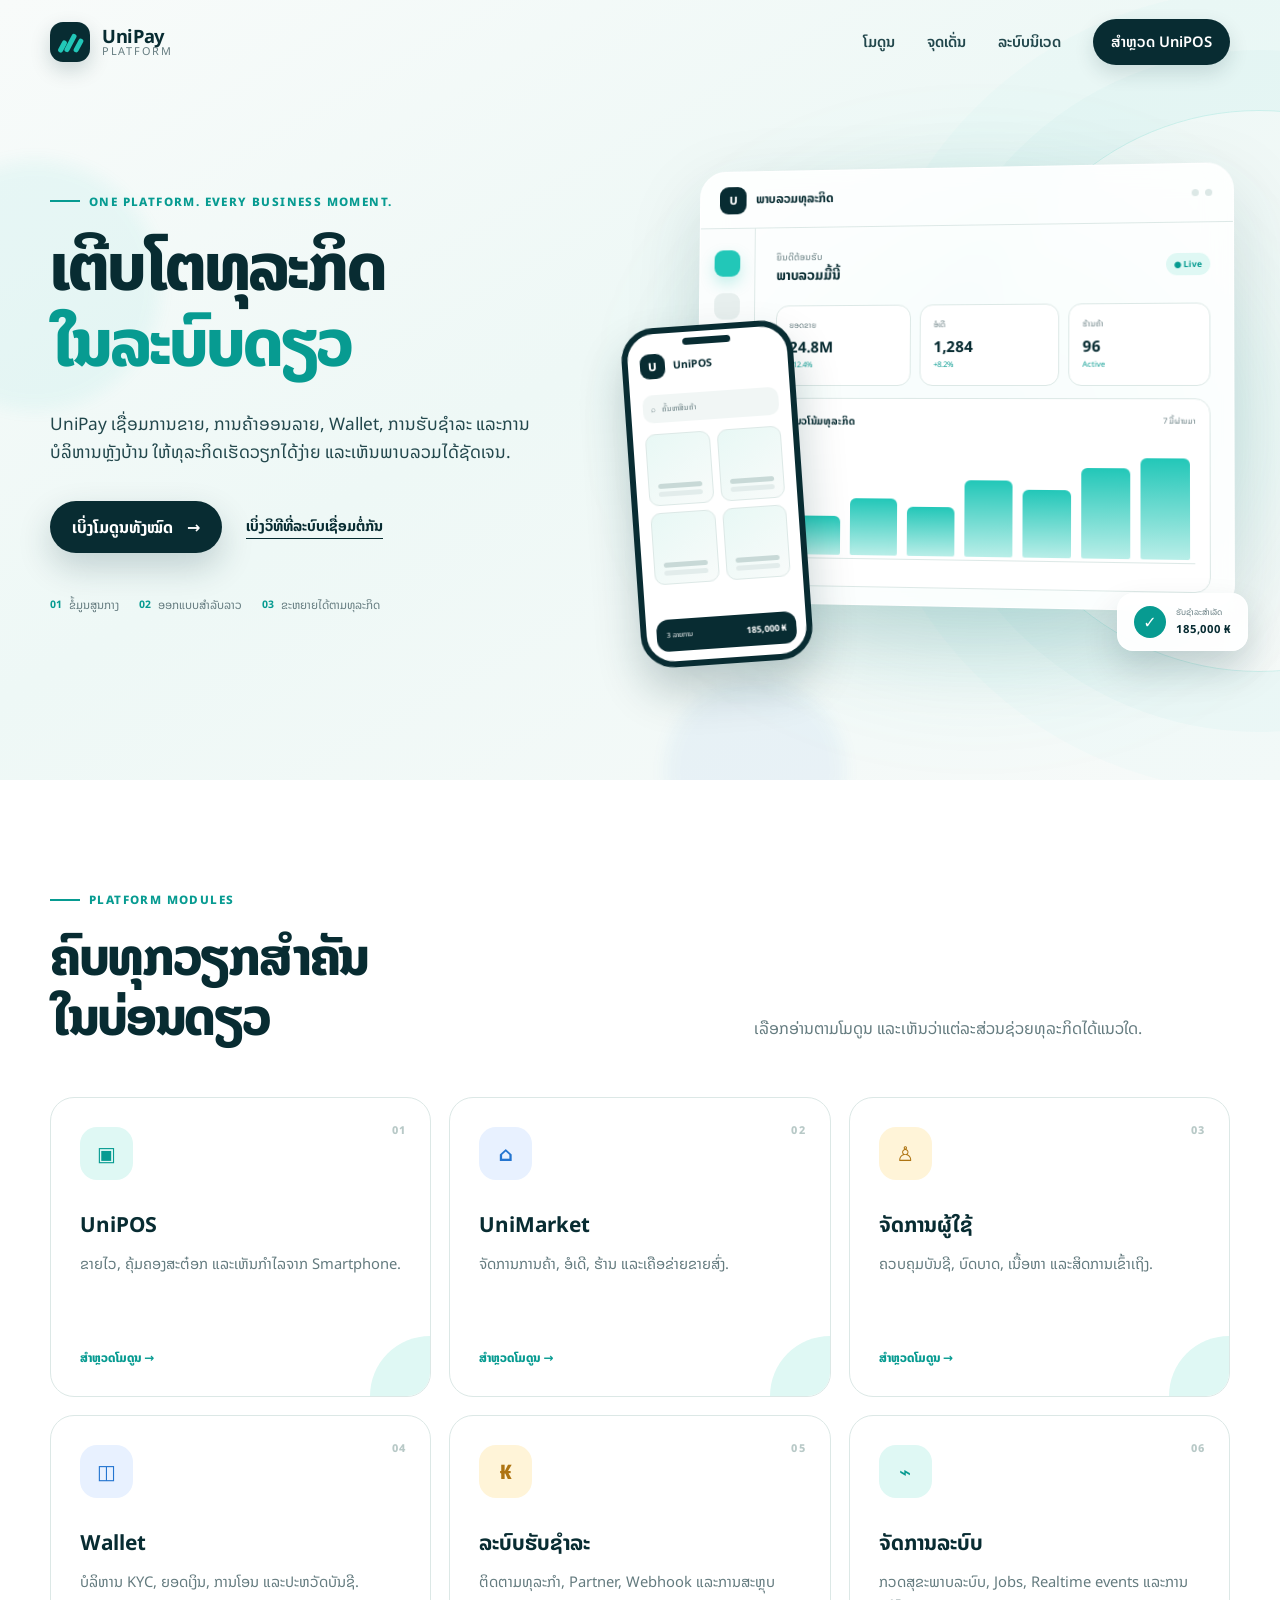
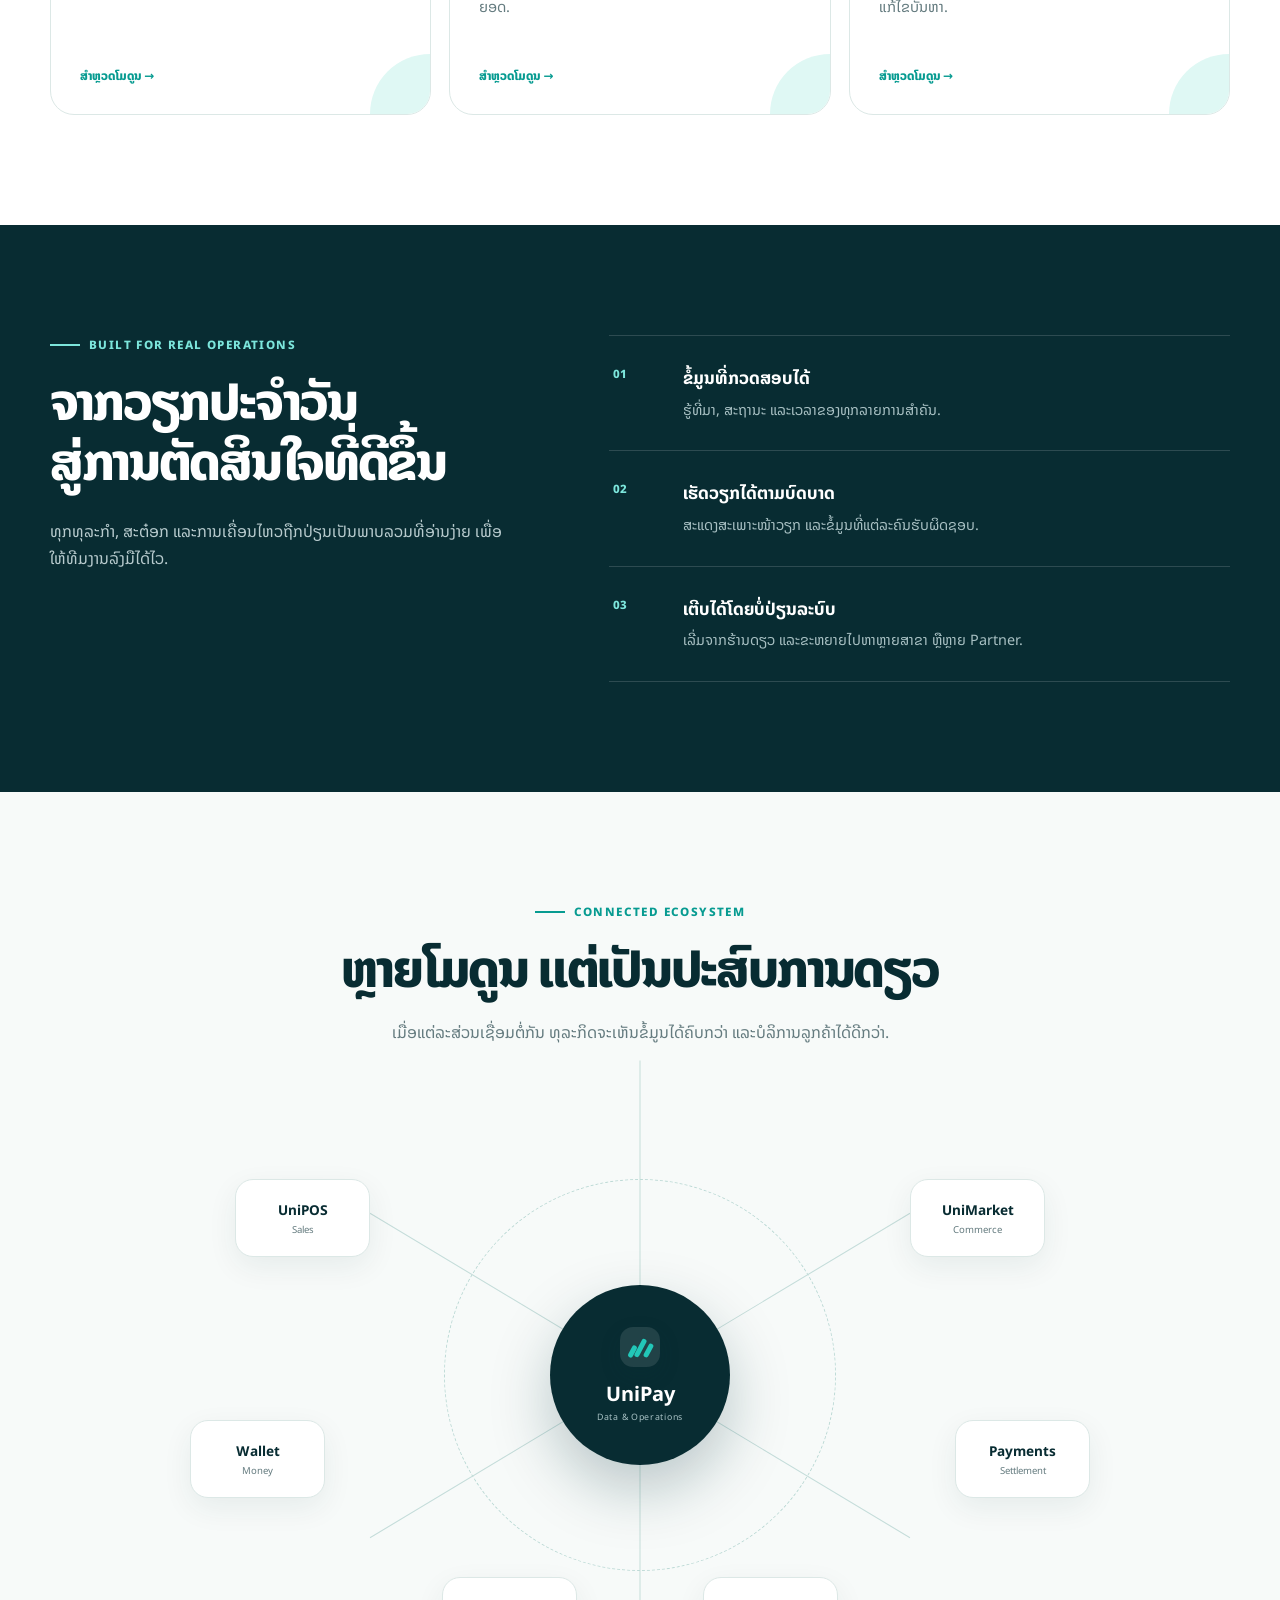
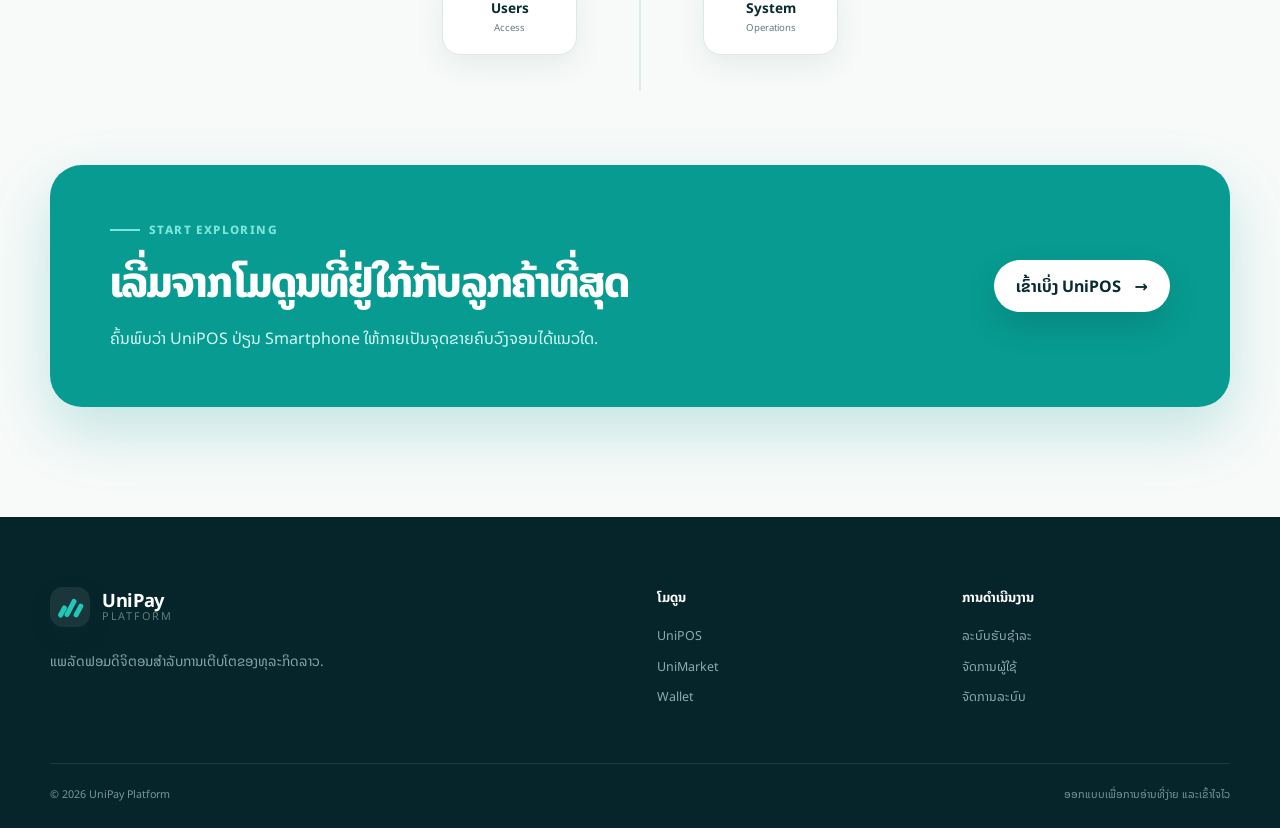
==== index.html @ b9a0d47a "Add branded favicon" ====
<!doctype html>
<html lang="lo">
<head>
  <meta charset="UTF-8" />
  <meta name="viewport" content="width=device-width, initial-scale=1.0" />
  <meta name="description" content="ຮູ້ຈັກ UniPay Platform — ແພລັດຟອມທີ່ເຊື່ອມການຂາຍ, ຕະຫຼາດ, Wallet ແລະການຮັບຊຳລະເຂົ້າໃນລະບົບດຽວ." />
  <meta name="theme-color" content="#07343a" />
  <title>UniPay Platform — ເຕີບໂຕທຸລະກິດໃນລະບົບດຽວ</title>
  <link rel="icon" href="./assets/favicon.svg" type="image/svg+xml" />
  <link rel="preconnect" href="https://fonts.googleapis.com" />
  <link rel="preconnect" href="https://fonts.gstatic.com" crossorigin />
  <link href="https://fonts.googleapis.com/css2?family=Noto+Sans+Lao:wght@400;500;600;700;800&display=swap" rel="stylesheet" />
  <link rel="stylesheet" href="./assets/css/styles.css" />
</head>
<body>
  <a class="skip-link" href="#main">ຂ້າມໄປເນື້ອຫາຫຼັກ</a>
  <header class="site-header">
    <div class="container nav-shell">
      <a class="brand" href="./" aria-label="UniPay Platform ໜ້າຫຼັກ">
        <span class="brand-mark" aria-hidden="true"><i></i><i></i><i></i></span>
        <span><strong>UniPay</strong><small>Platform</small></span>
      </a>
      <button class="menu-toggle" type="button" aria-expanded="false" aria-controls="site-nav"><span></span><span></span><span></span></button>
      <nav id="site-nav" class="site-nav" aria-label="ເມນູຫຼັກ">
        <a href="#modules">ໂມດູນ</a>
        <a href="#why">ຈຸດເດັ່ນ</a>
        <a href="#ecosystem">ລະບົບນິເວດ</a>
        <a class="nav-cta" href="./modules/unipos/">ສຳຫຼວດ UniPOS</a>
      </nav>
    </div>
  </header>

  <main id="main">
    <section class="hero">
      <div class="hero-orb hero-orb-one"></div><div class="hero-orb hero-orb-two"></div>
      <div class="container hero-grid">
        <div class="hero-copy reveal">
          <p class="eyebrow"><span></span> One platform. Every business moment.</p>
          <h1>ເຕີບໂຕທຸລະກິດ<br /><em>ໃນລະບົບດຽວ</em></h1>
          <p class="hero-lead">UniPay ເຊື່ອມການຂາຍ, ການຄ້າອອນລາຍ, Wallet, ການຮັບຊຳລະ ແລະການບໍລິຫານຫຼັງບ້ານ ໃຫ້ທຸລະກິດເຮັດວຽກໄດ້ງ່າຍ ແລະເຫັນພາບລວມໄດ້ຊັດເຈນ.</p>
          <div class="hero-actions">
            <a class="button button-primary" href="#modules">ເບິ່ງໂມດູນທັງໝົດ <span>→</span></a>
            <a class="text-link" href="#ecosystem">ເບິ່ງວິທີທີ່ລະບົບເຊື່ອມຕໍ່ກັນ</a>
          </div>
          <div class="hero-proof" aria-label="ຈຸດເດັ່ນ">
            <span><b>01</b> ຂໍ້ມູນສູນກາງ</span><span><b>02</b> ອອກແບບສຳລັບລາວ</span><span><b>03</b> ຂະຫຍາຍໄດ້ຕາມທຸລະກິດ</span>
          </div>
        </div>

        <div class="hero-visual reveal delay-1" aria-label="ຕົວຢ່າງໜ້າຈໍ UniPay">
          <div class="visual-glow"></div>
          <div class="dashboard-window">
            <div class="window-top"><span class="mini-logo">U</span><b>ພາບລວມທຸລະກິດ</b><div class="window-actions"><i></i><i></i></div></div>
            <div class="window-body">
              <aside class="mock-sidebar"><span class="active"></span><span></span><span></span><span></span><span></span></aside>
              <div class="mock-content">
                <div class="mock-heading"><div><small>ຍິນດີຕ້ອນຮັບ</small><strong>ພາບລວມມື້ນີ້</strong></div><span class="live-pill">● Live</span></div>
                <div class="metric-row"><article><small>ຍອດຂາຍ</small><strong>24.8M</strong><span>+12.4%</span></article><article><small>ອໍເດີ</small><strong>1,284</strong><span>+8.2%</span></article><article><small>ຮ້ານຄ້າ</small><strong>96</strong><span>Active</span></article></div>
                <div class="chart-card"><div class="card-title"><strong>ແນວໂນ້ມທຸລະກິດ</strong><small>7 ມື້ຜ່ານມາ</small></div><div class="chart-bars"><i style="--h:36%"></i><i style="--h:52%"></i><i style="--h:45%"></i><i style="--h:70%"></i><i style="--h:62%"></i><i style="--h:82%"></i><i style="--h:91%"></i></div></div>
              </div>
            </div>
          </div>
          <div class="phone-mock">
            <div class="phone-top"></div><div class="phone-brand"><span class="mini-logo">U</span><b>UniPOS</b></div>
            <div class="phone-search">⌕ &nbsp; ຄົ້ນຫາສິນຄ້າ</div>
            <div class="phone-products"><i></i><i></i><i></i><i></i></div>
            <div class="phone-cart"><span>3 ລາຍການ</span><strong>185,000 ₭</strong></div>
          </div>
          <div class="floating-card floating-payment"><span class="round-icon">✓</span><div><small>ຮັບຊຳລະສຳເລັດ</small><strong>185,000 ₭</strong></div></div>
        </div>
      </div>
    </section>

    <section id="modules" class="section modules-section">
      <div class="container">
        <div class="section-heading reveal"><div><p class="eyebrow"><span></span> Platform modules</p><h2>ຄົບທຸກວຽກສຳຄັນ<br />ໃນບ່ອນດຽວ</h2></div><p>ເລືອກອ່ານຕາມໂມດູນ ແລະເຫັນວ່າແຕ່ລະສ່ວນຊ່ວຍທຸລະກິດໄດ້ແນວໃດ.</p></div>
        <div class="module-grid">
          <a class="module-card reveal" href="./modules/unipos/"><span class="module-number">01</span><span class="module-icon mint">▣</span><h3>UniPOS</h3><p>ຂາຍໄວ, ຄຸ້ມຄອງສະຕ໋ອກ ແລະເຫັນກຳໄລຈາກ Smartphone.</p><span class="card-link">ສຳຫຼວດໂມດູນ →</span></a>
          <a class="module-card reveal delay-1" href="./modules/unimarket/"><span class="module-number">02</span><span class="module-icon blue">⌂</span><h3>UniMarket</h3><p>ຈັດການການຄ້າ, ອໍເດີ, ຮ້ານ ແລະເຄືອຂ່າຍຂາຍສົ່ງ.</p><span class="card-link">ສຳຫຼວດໂມດູນ →</span></a>
          <a class="module-card reveal delay-2" href="./modules/users/"><span class="module-number">03</span><span class="module-icon gold">♙</span><h3>ຈັດການຜູ້ໃຊ້</h3><p>ຄວບຄຸມບັນຊີ, ບົດບາດ, ເນື້ອຫາ ແລະສິດການເຂົ້າເຖິງ.</p><span class="card-link">ສຳຫຼວດໂມດູນ →</span></a>
          <a class="module-card reveal" href="./modules/wallet/"><span class="module-number">04</span><span class="module-icon blue">◫</span><h3>Wallet</h3><p>ບໍລິຫານ KYC, ຍອດເງິນ, ການໂອນ ແລະປະຫວັດບັນຊີ.</p><span class="card-link">ສຳຫຼວດໂມດູນ →</span></a>
          <a class="module-card reveal delay-1" href="./modules/payments/"><span class="module-number">05</span><span class="module-icon gold">₭</span><h3>ລະບົບຮັບຊຳລະ</h3><p>ຕິດຕາມທຸລະກຳ, Partner, Webhook ແລະການສະຫຼຸບຍອດ.</p><span class="card-link">ສຳຫຼວດໂມດູນ →</span></a>
          <a class="module-card reveal delay-2" href="./modules/system/"><span class="module-number">06</span><span class="module-icon mint">⌁</span><h3>ຈັດການລະບົບ</h3><p>ກວດສຸຂະພາບລະບົບ, Jobs, Realtime events ແລະການແກ້ໄຂບັນຫາ.</p><span class="card-link">ສຳຫຼວດໂມດູນ →</span></a>
        </div>
      </div>
    </section>

    <section id="why" class="section why-section">
      <div class="container why-grid">
        <div class="why-copy reveal"><p class="eyebrow light"><span></span> Built for real operations</p><h2>ຈາກວຽກປະຈຳວັນ<br />ສູ່ການຕັດສິນໃຈທີ່ດີຂຶ້ນ</h2><p>ທຸກທຸລະກຳ, ສະຕ໋ອກ ແລະການເຄື່ອນໄຫວຖືກປ່ຽນເປັນພາບລວມທີ່ອ່ານງ່າຍ ເພື່ອໃຫ້ທີມງານລົງມືໄດ້ໄວ.</p></div>
        <div class="why-list">
          <article class="reveal"><span>01</span><div><h3>ຂໍ້ມູນທີ່ກວດສອບໄດ້</h3><p>ຮູ້ທີ່ມາ, ສະຖານະ ແລະເວລາຂອງທຸກລາຍການສຳຄັນ.</p></div></article>
          <article class="reveal delay-1"><span>02</span><div><h3>ເຮັດວຽກໄດ້ຕາມບົດບາດ</h3><p>ສະແດງສະເພາະໜ້າວຽກ ແລະຂໍ້ມູນທີ່ແຕ່ລະຄົນຮັບຜິດຊອບ.</p></div></article>
          <article class="reveal delay-2"><span>03</span><div><h3>ເຕີບໄດ້ໂດຍບໍ່ປ່ຽນລະບົບ</h3><p>ເລີ່ມຈາກຮ້ານດຽວ ແລະຂະຫຍາຍໄປຫາຫຼາຍສາຂາ ຫຼືຫຼາຍ Partner.</p></div></article>
        </div>
      </div>
    </section>

    <section id="ecosystem" class="section ecosystem-section">
      <div class="container">
        <div class="section-heading centered reveal"><div><p class="eyebrow"><span></span> Connected ecosystem</p><h2>ຫຼາຍໂມດູນ ແຕ່ເປັນປະສົບການດຽວ</h2></div><p>ເມື່ອແຕ່ລະສ່ວນເຊື່ອມຕໍ່ກັນ ທຸລະກິດຈະເຫັນຂໍ້ມູນໄດ້ຄົບກວ່າ ແລະບໍລິການລູກຄ້າໄດ້ດີກວ່າ.</p></div>
        <div class="ecosystem-map reveal">
          <div class="eco-line line-a"></div><div class="eco-line line-b"></div><div class="eco-line line-c"></div>
          <div class="eco-core"><span class="brand-mark"><i></i><i></i><i></i></span><strong>UniPay</strong><small>Data & Operations</small></div>
          <a href="./modules/unipos/" class="eco-node node-1"><b>UniPOS</b><small>Sales</small></a>
          <a href="./modules/unimarket/" class="eco-node node-2"><b>UniMarket</b><small>Commerce</small></a>
          <a href="./modules/wallet/" class="eco-node node-3"><b>Wallet</b><small>Money</small></a>
          <a href="./modules/payments/" class="eco-node node-4"><b>Payments</b><small>Settlement</small></a>
          <a href="./modules/users/" class="eco-node node-5"><b>Users</b><small>Access</small></a>
          <a href="./modules/system/" class="eco-node node-6"><b>System</b><small>Operations</small></a>
        </div>
      </div>
    </section>

    <section class="cta-section"><div class="container"><div class="cta-card reveal"><div><p class="eyebrow light"><span></span> Start exploring</p><h2>ເລີ່ມຈາກໂມດູນທີ່ຢູ່ໃກ້ກັບລູກຄ້າທີ່ສຸດ</h2><p>ຄົ້ນພົບວ່າ UniPOS ປ່ຽນ Smartphone ໃຫ້ກາຍເປັນຈຸດຂາຍຄົບວົງຈອນໄດ້ແນວໃດ.</p></div><a class="button button-light" href="./modules/unipos/">ເຂົ້າເບິ່ງ UniPOS <span>→</span></a></div></div></section>
  </main>

  <footer class="site-footer"><div class="container footer-grid"><div><a class="brand footer-brand" href="./"><span class="brand-mark"><i></i><i></i><i></i></span><span><strong>UniPay</strong><small>Platform</small></span></a><p>ແພລັດຟອມດິຈິຕອນສຳລັບການເຕີບໂຕຂອງທຸລະກິດລາວ.</p></div><div><strong>ໂມດູນ</strong><a href="./modules/unipos/">UniPOS</a><a href="./modules/unimarket/">UniMarket</a><a href="./modules/wallet/">Wallet</a></div><div><strong>ການດຳເນີນງານ</strong><a href="./modules/payments/">ລະບົບຮັບຊຳລະ</a><a href="./modules/users/">ຈັດການຜູ້ໃຊ້</a><a href="./modules/system/">ຈັດການລະບົບ</a></div></div><div class="container footer-bottom"><span>© <span data-year></span> UniPay Platform</span><span>ອອກແບບເພື່ອການອ່ານທີ່ງ່າຍ ແລະເຂົ້າໃຈໄວ</span></div></footer>
  <script src="./assets/js/site.js" defer></script>
</body>
</html>
---- assets/css/styles.css ----
:root {
  --ink: #082c32;
  --ink-2: #22474c;
  --muted: #647b7f;
  --paper: #f7faf9;
  --white: #ffffff;
  --line: #dce8e6;
  --mint: #22c7b8;
  --mint-dark: #079b91;
  --mint-soft: #dff8f4;
  --blue: #2475d0;
  --blue-soft: #e8f1ff;
  --gold: #e4a62f;
  --gold-soft: #fff4d8;
  --danger: #e96767;
  --shadow-sm: 0 10px 30px rgba(7, 52, 58, .07);
  --shadow-lg: 0 30px 80px rgba(7, 52, 58, .15);
  --radius: 24px;
  --container: 1180px;
}

* { box-sizing: border-box; }
html { scroll-behavior: smooth; }
body { margin: 0; color: var(--ink); background: var(--paper); font-family: "Noto Sans Lao", system-ui, sans-serif; line-height: 1.65; -webkit-font-smoothing: antialiased; }
a { color: inherit; text-decoration: none; }
button, input { font: inherit; }
img, svg { display: block; max-width: 100%; }
.container { width: min(calc(100% - 40px), var(--container)); margin-inline: auto; }
.skip-link { position: fixed; left: 16px; top: -80px; z-index: 1000; padding: 10px 16px; border-radius: 12px; color: #fff; background: var(--ink); transition: top .2s; }
.skip-link:focus { top: 16px; }

.site-header { position: fixed; inset: 0 0 auto; z-index: 50; border-bottom: 1px solid transparent; transition: background .25s, border-color .25s, box-shadow .25s; }
.site-header.scrolled { background: rgba(247, 250, 249, .9); border-color: rgba(220, 232, 230, .8); box-shadow: 0 8px 30px rgba(7, 52, 58, .05); backdrop-filter: blur(18px); }
.nav-shell { min-height: 84px; display: flex; align-items: center; justify-content: space-between; gap: 24px; }
.brand { display: inline-flex; align-items: center; gap: 12px; }
.brand > span:last-child { display: flex; flex-direction: column; line-height: 1.05; }
.brand strong { font-size: 1.15rem; letter-spacing: -.02em; }
.brand small { color: var(--muted); font-size: .68rem; letter-spacing: .16em; text-transform: uppercase; }
.brand-mark { width: 40px; height: 40px; display: inline-flex; align-items: flex-end; justify-content: center; gap: 3px; padding: 9px; border-radius: 13px; background: var(--ink); box-shadow: 0 8px 20px rgba(7, 52, 58, .18); }
.brand-mark i { width: 5px; border-radius: 5px; background: var(--mint); transform: rotate(28deg); }
.brand-mark i:nth-child(1) { height: 13px; }
.brand-mark i:nth-child(2) { height: 20px; }
.brand-mark i:nth-child(3) { height: 15px; }
.site-nav { display: flex; align-items: center; gap: 32px; color: var(--ink-2); font-size: .92rem; font-weight: 600; }
.site-nav > a:not(.nav-cta) { position: relative; }
.site-nav > a:not(.nav-cta)::after { content: ""; position: absolute; inset: auto 0 -5px; height: 2px; background: var(--mint); transform: scaleX(0); transform-origin: left; transition: transform .2s; }
.site-nav > a:hover::after { transform: scaleX(1); }
.nav-cta { padding: 11px 18px; border-radius: 999px; color: #fff; background: var(--ink); box-shadow: 0 8px 20px rgba(7, 52, 58, .14); }
.menu-toggle { display: none; width: 44px; height: 44px; padding: 11px; border: 0; border-radius: 12px; background: #fff; }
.menu-toggle span { display: block; height: 2px; margin: 4px 0; background: var(--ink); border-radius: 9px; }

.hero { position: relative; min-height: 780px; padding: 148px 0 92px; overflow: hidden; background: linear-gradient(150deg, #f8fbfa 0%, #eef8f6 46%, #f7faf9 100%); }
.hero::after { content: ""; position: absolute; width: 560px; height: 560px; right: -260px; top: 110px; border: 1px solid rgba(34, 199, 184, .18); border-radius: 50%; box-shadow: 0 0 0 60px rgba(34, 199, 184, .03), 0 0 0 120px rgba(34, 199, 184, .02); }
.hero-orb { position: absolute; border-radius: 50%; filter: blur(8px); opacity: .55; }
.hero-orb-one { width: 250px; height: 250px; left: -90px; top: 160px; background: rgba(34, 199, 184, .12); }
.hero-orb-two { width: 180px; height: 180px; right: 34%; bottom: -80px; background: rgba(36, 117, 208, .1); }
.hero-grid { position: relative; z-index: 2; display: grid; grid-template-columns: .94fr 1.06fr; align-items: center; gap: 60px; }
.eyebrow { margin: 0 0 18px; display: flex; align-items: center; gap: 9px; color: var(--mint-dark); font-size: .73rem; font-weight: 800; letter-spacing: .12em; text-transform: uppercase; }
.eyebrow span { width: 30px; height: 2px; background: currentColor; }
.hero h1, .section-heading h2, .why-copy h2, .cta-card h2, .module-hero h1 { margin: 0; font-weight: 800; letter-spacing: -.045em; line-height: 1.17; }
.hero h1 { font-size: clamp(3rem, 5.1vw, 5.25rem); }
.hero h1 em { color: var(--mint-dark); font-style: normal; }
.hero-lead { max-width: 620px; margin: 28px 0 0; color: var(--ink-2); font-size: 1.08rem; }
.hero-actions { display: flex; align-items: center; gap: 24px; margin-top: 34px; }
.button { min-height: 50px; padding: 13px 22px; display: inline-flex; align-items: center; justify-content: center; gap: 14px; border-radius: 999px; font-weight: 700; transition: transform .2s, box-shadow .2s, background .2s; }
.button:hover { transform: translateY(-2px); }
.button-primary { color: #fff; background: var(--ink); box-shadow: 0 14px 34px rgba(7, 52, 58, .2); }
.button-primary:hover { background: #0d454d; box-shadow: 0 18px 38px rgba(7, 52, 58, .24); }
.button-light { color: var(--ink); background: #fff; box-shadow: 0 14px 34px rgba(0, 0, 0, .12); }
.text-link { border-bottom: 1px solid var(--ink); font-size: .9rem; font-weight: 700; }
.hero-proof { margin-top: 42px; display: flex; gap: 20px; flex-wrap: wrap; color: var(--muted); font-size: .72rem; }
.hero-proof span { display: flex; align-items: center; gap: 7px; }
.hero-proof b { color: var(--mint-dark); font-size: .65rem; }

.hero-visual { position: relative; min-height: 510px; }
.visual-glow { position: absolute; inset: 15% 0 5% 15%; border-radius: 50%; background: rgba(34, 199, 184, .2); filter: blur(70px); }
.dashboard-window { position: absolute; width: 91%; right: 0; top: 18px; overflow: hidden; border: 1px solid rgba(255,255,255,.9); border-radius: 27px; background: rgba(255,255,255,.88); box-shadow: var(--shadow-lg); backdrop-filter: blur(15px); transform: perspective(1400px) rotateY(-7deg) rotateX(2deg); }
.window-top { height: 58px; padding: 0 20px; display: flex; align-items: center; gap: 10px; border-bottom: 1px solid var(--line); }
.window-top b { font-size: .78rem; }
.mini-logo { width: 28px; height: 28px; display: grid; place-items: center; border-radius: 9px; color: #fff; background: var(--ink); font-weight: 800; font-size: .72rem; }
.window-actions { margin-left: auto; display: flex; gap: 6px; }
.window-actions i { width: 7px; height: 7px; border-radius: 50%; background: var(--line); }
.window-body { height: 380px; display: flex; }
.mock-sidebar { width: 58px; padding: 22px 15px; display: flex; flex-direction: column; gap: 17px; border-right: 1px solid var(--line); background: #fbfdfd; }
.mock-sidebar span { width: 27px; height: 27px; border-radius: 9px; background: #e7efee; }
.mock-sidebar span.active { background: var(--mint); box-shadow: 0 7px 15px rgba(34,199,184,.25); }
.mock-content { flex: 1; padding: 22px; min-width: 0; }
.mock-heading { display: flex; justify-content: space-between; align-items: center; }
.mock-heading div { display: flex; flex-direction: column; }
.mock-heading small { color: var(--muted); font-size: .58rem; }
.mock-heading strong { font-size: .86rem; }
.live-pill { padding: 4px 8px; border-radius: 99px; color: var(--mint-dark); background: var(--mint-soft); font-size: .53rem; font-weight: 700; }
.metric-row { display: grid; grid-template-columns: repeat(3, 1fr); gap: 9px; margin-top: 19px; }
.metric-row article { min-width: 0; padding: 13px; border: 1px solid var(--line); border-radius: 13px; background: #fff; }
.metric-row small, .metric-row strong, .metric-row span { display: block; }
.metric-row small { color: var(--muted); font-size: .5rem; }
.metric-row strong { margin-top: 3px; font-size: .95rem; }
.metric-row span { color: var(--mint-dark); font-size: .48rem; }
.chart-card { height: 190px; margin-top: 12px; padding: 14px; border: 1px solid var(--line); border-radius: 15px; background: #fff; }
.card-title { display: flex; align-items: center; justify-content: space-between; }
.card-title strong { font-size: .65rem; }
.card-title small { color: var(--muted); font-size: .48rem; }
.chart-bars { height: 130px; display: flex; align-items: flex-end; gap: 10px; padding: 17px 5px 3px; border-bottom: 1px solid var(--line); }
.chart-bars i { flex: 1; height: var(--h); border-radius: 6px 6px 2px 2px; background: linear-gradient(180deg, var(--mint), #b9eee8); }
.phone-mock { position: absolute; width: 172px; height: 340px; left: -5px; bottom: -6px; z-index: 3; padding: 20px 12px 13px; border: 6px solid var(--ink); border-radius: 33px; color: var(--ink); background: #fff; box-shadow: 0 24px 45px rgba(7,52,58,.23); transform: rotate(-4deg); }
.phone-top { position: absolute; top: 6px; left: 50%; width: 48px; height: 7px; border-radius: 10px; background: var(--ink); transform: translateX(-50%); }
.phone-brand { display: flex; align-items: center; gap: 8px; font-size: .66rem; }
.phone-brand .mini-logo { width: 25px; height: 25px; }
.phone-search { margin-top: 16px; padding: 8px; border-radius: 10px; color: var(--muted); background: #f1f6f5; font-size: .47rem; }
.phone-products { margin-top: 11px; display: grid; grid-template-columns: repeat(2, 1fr); gap: 7px; }
.phone-products i { height: 72px; border-radius: 10px; background: linear-gradient(145deg, #e8f8f5, #f8fbfa); border: 1px solid var(--line); }
.phone-products i::after { content: ""; width: 70%; height: 5px; display: block; margin: 49px auto 0; border-radius: 6px; background: #c8d9d7; box-shadow: 0 8px 0 #e2eceb; }
.phone-cart { position: absolute; inset: auto 10px 10px; padding: 9px 10px; display: flex; align-items: center; justify-content: space-between; border-radius: 12px; color: #fff; background: var(--ink); }
.phone-cart span { font-size: .43rem; }
.phone-cart strong { font-size: .55rem; }
.floating-card { position: absolute; z-index: 5; padding: 12px 16px; display: flex; align-items: center; gap: 10px; border: 1px solid rgba(255,255,255,.9); border-radius: 16px; background: rgba(255,255,255,.94); box-shadow: 0 18px 35px rgba(7,52,58,.16); backdrop-filter: blur(10px); }
.floating-payment { right: -18px; bottom: 7px; animation: float 4s ease-in-out infinite; }
.round-icon { width: 32px; height: 32px; display: grid; place-items: center; border-radius: 50%; color: #fff; background: var(--mint-dark); }
.floating-card div { display: flex; flex-direction: column; }
.floating-card small { color: var(--muted); font-size: .52rem; }
.floating-card strong { font-size: .7rem; }
@keyframes float { 0%,100% { transform: translateY(0); } 50% { transform: translateY(-8px); } }

.section { padding: 110px 0; }
.section-heading { margin-bottom: 50px; display: grid; grid-template-columns: 1.15fr .85fr; align-items: end; gap: 60px; }
.section-heading h2, .why-copy h2 { font-size: clamp(2.2rem, 4vw, 3.8rem); }
.section-heading > p { margin: 0 0 6px; color: var(--muted); }
.section-heading.centered { max-width: 800px; margin-inline: auto; display: block; text-align: center; }
.section-heading.centered .eyebrow { justify-content: center; }
.section-heading.centered > p { max-width: 650px; margin: 20px auto 0; }
.modules-section { background: #fff; }
.module-grid { display: grid; grid-template-columns: repeat(3, 1fr); gap: 18px; }
.module-card { position: relative; min-height: 300px; padding: 29px; overflow: hidden; border: 1px solid var(--line); border-radius: var(--radius); background: #fff; transition: transform .25s, box-shadow .25s, border-color .25s; }
.module-card::after { content: ""; position: absolute; width: 120px; height: 120px; right: -60px; bottom: -60px; border-radius: 50%; background: var(--mint-soft); transition: transform .3s; }
.module-card:hover { transform: translateY(-7px); border-color: #b8d8d3; box-shadow: var(--shadow-sm); }
.module-card:hover::after { transform: scale(1.5); }
.module-number { position: absolute; right: 24px; top: 24px; color: #b8c9c7; font-size: .68rem; font-weight: 800; letter-spacing: .1em; }
.module-icon { width: 53px; height: 53px; display: grid; place-items: center; border-radius: 17px; font-size: 1.25rem; font-weight: 800; }
.module-icon.mint { color: var(--mint-dark); background: var(--mint-soft); }
.module-icon.blue { color: var(--blue); background: var(--blue-soft); }
.module-icon.gold { color: #ae7412; background: var(--gold-soft); }
.module-card h3 { margin: 28px 0 10px; font-size: 1.3rem; }
.module-card p { margin: 0; color: var(--muted); font-size: .92rem; }
.card-link { position: absolute; left: 29px; bottom: 27px; z-index: 2; color: var(--mint-dark); font-size: .75rem; font-weight: 800; }

.why-section { color: #fff; background: var(--ink); }
.why-grid { display: grid; grid-template-columns: .85fr 1.15fr; gap: 100px; }
.eyebrow.light { color: #7ce6dc; }
.why-copy p:last-child { margin-top: 26px; color: #b8cbce; }
.why-list { border-top: 1px solid rgba(255,255,255,.15); }
.why-list article { padding: 28px 4px; display: grid; grid-template-columns: 52px 1fr; gap: 18px; border-bottom: 1px solid rgba(255,255,255,.15); }
.why-list article > span { color: #7ce6dc; font-size: .72rem; font-weight: 800; }
.why-list h3 { margin: 0 0 6px; font-size: 1.08rem; }
.why-list p { margin: 0; color: #a8c0c3; font-size: .9rem; }

.ecosystem-section { overflow: hidden; }
.ecosystem-map { position: relative; max-width: 900px; height: 560px; margin: 40px auto 0; }
.ecosystem-map::before { content: ""; position: absolute; width: 390px; height: 390px; left: 50%; top: 50%; border: 1px dashed #bddad6; border-radius: 50%; transform: translate(-50%,-50%); }
.eco-core { position: absolute; width: 180px; height: 180px; left: 50%; top: 50%; z-index: 2; display: flex; flex-direction: column; align-items: center; justify-content: center; border-radius: 50%; color: #fff; background: var(--ink); box-shadow: 0 25px 60px rgba(7,52,58,.25); transform: translate(-50%,-50%); }
.eco-core .brand-mark { margin-bottom: 10px; background: rgba(255,255,255,.1); }
.eco-core strong { font-size: 1.25rem; }
.eco-core small { color: #a9c2c5; font-size: .55rem; letter-spacing: .08em; }
.eco-node { position: absolute; width: 135px; min-height: 78px; z-index: 3; padding: 15px; display: flex; flex-direction: column; align-items: center; justify-content: center; border: 1px solid var(--line); border-radius: 18px; background: #fff; box-shadow: var(--shadow-sm); transition: transform .2s, border-color .2s; }
.eco-node:hover { transform: translateY(-4px); border-color: var(--mint); }
.eco-node b { font-size: .85rem; }
.eco-node small { color: var(--muted); font-size: .6rem; }
.node-1 { left: 5%; top: 15%; } .node-2 { right: 5%; top: 15%; } .node-3 { left: 0; top: 58%; } .node-4 { right: 0; top: 58%; } .node-5 { left: 28%; bottom: 0; } .node-6 { right: 28%; bottom: 0; }
.eco-line { position: absolute; inset: 50% auto auto 50%; width: 70%; height: 1px; z-index: 1; background: #c5ddda; transform-origin: left; }
.line-a { transform: rotate(31deg) translateX(-50%); } .line-b { transform: rotate(90deg) translateX(-50%); } .line-c { transform: rotate(149deg) translateX(-50%); }

.cta-section { padding: 0 0 110px; }
.cta-card { padding: 55px 60px; display: grid; grid-template-columns: 1fr auto; align-items: center; gap: 50px; overflow: hidden; border-radius: 32px; color: #fff; background: var(--mint-dark); box-shadow: 0 24px 60px rgba(7,155,145,.22); }
.cta-card h2 { max-width: 760px; font-size: clamp(2rem, 3.3vw, 3.3rem); }
.cta-card p:not(.eyebrow) { max-width: 680px; margin: 18px 0 0; color: #d7fbf7; }

.site-footer { padding: 70px 0 24px; color: #c3d3d5; background: #06252a; }
.footer-grid { display: grid; grid-template-columns: 1.6fr .7fr .8fr; gap: 70px; }
.footer-brand { color: #fff; }
.footer-brand .brand-mark { background: rgba(255,255,255,.08); }
.footer-grid > div { display: flex; flex-direction: column; align-items: flex-start; gap: 10px; }
.footer-grid p { max-width: 350px; color: #89a7ab; font-size: .85rem; }
.footer-grid > div > strong { margin-bottom: 8px; color: #fff; font-size: .82rem; }
.footer-grid > div > a:not(.brand) { color: #91aaad; font-size: .78rem; }
.footer-grid > div > a:hover { color: #fff; }
.footer-bottom { margin-top: 55px; padding-top: 22px; display: flex; justify-content: space-between; border-top: 1px solid rgba(255,255,255,.1); color: #79979a; font-size: .67rem; }

.reveal { opacity: 0; transform: translateY(24px); transition: opacity .7s ease, transform .7s ease; }
.reveal.visible { opacity: 1; transform: none; }
.delay-1 { transition-delay: .1s; } .delay-2 { transition-delay: .2s; }

/* Module pages */
.module-page { background: #fff; }
.module-page .site-header { background: rgba(255,255,255,.9); }
.module-hero { position: relative; padding: 150px 0 90px; overflow: hidden; background: var(--paper); }
.module-hero::after { content: ""; position: absolute; width: 480px; height: 480px; right: -160px; top: -140px; border-radius: 50%; background: var(--module-soft, var(--mint-soft)); }
.module-hero-grid { position: relative; z-index: 2; display: grid; grid-template-columns: .92fr 1.08fr; align-items: center; gap: 70px; }
.module-hero h1 { font-size: clamp(3rem, 5vw, 5rem); }
.module-hero h1 span { display: block; color: var(--module-color, var(--mint-dark)); }
.module-hero .lead { margin: 25px 0 0; color: var(--ink-2); font-size: 1.05rem; }
.module-tags { margin-top: 26px; display: flex; flex-wrap: wrap; gap: 8px; }
.module-tags span { padding: 7px 11px; border: 1px solid var(--line); border-radius: 999px; color: var(--muted); background: #fff; font-size: .68rem; font-weight: 700; }
.module-window { overflow: hidden; border: 1px solid var(--line); border-radius: 26px; background: #fff; box-shadow: var(--shadow-lg); transform: perspective(1200px) rotateY(-5deg); }
.module-window .window-body { height: 385px; }
.module-window .mock-sidebar { width: 155px; padding: 18px 12px; gap: 7px; }
.module-window .mock-sidebar span { width: 100%; height: 30px; padding-left: 9px; display: flex; align-items: center; border-radius: 8px; color: #71898c; background: transparent; font-size: .52rem; }
.module-window .mock-sidebar span.active { color: var(--ink); background: var(--module-soft, var(--mint-soft)); box-shadow: none; }
.module-window .mock-content { padding: 20px; }
.module-metric-row { display: grid; grid-template-columns: repeat(3, 1fr); gap: 9px; margin-top: 14px; }
.module-metric-row article { padding: 13px; border: 1px solid var(--line); border-radius: 12px; }
.module-metric-row small, .module-metric-row strong, .module-metric-row span { display: block; }
.module-metric-row small { color: var(--muted); font-size: .48rem; }
.module-metric-row strong { font-size: .88rem; }
.module-metric-row span { color: var(--module-color, var(--mint-dark)); font-size: .45rem; }
.mock-table { margin-top: 12px; overflow: hidden; border: 1px solid var(--line); border-radius: 12px; }
.mock-table-row { min-height: 38px; padding: 8px 10px; display: grid; grid-template-columns: 1.2fr .8fr .65fr; align-items: center; gap: 8px; border-bottom: 1px solid var(--line); font-size: .48rem; }
.mock-table-row:last-child { border-bottom: 0; }
.mock-table-row.head { color: var(--muted); background: #f8fbfa; font-weight: 700; }
.mock-table-row b { font-size: .5rem; }
.mock-status { width: fit-content; padding: 3px 7px; border-radius: 99px; color: var(--module-color, var(--mint-dark)); background: var(--module-soft, var(--mint-soft)); font-weight: 700; }
.module-intro { padding: 100px 0; }
.intro-grid { display: grid; grid-template-columns: .9fr 1.1fr; gap: 90px; }
.intro-grid h2, .feature-heading h2, .journey-copy h2 { margin: 0; font-size: clamp(2.1rem, 3.5vw, 3.4rem); line-height: 1.25; letter-spacing: -.035em; }
.intro-grid > div:first-child p { color: var(--muted); }
.benefit-list { display: grid; gap: 12px; }
.benefit-list article { padding: 23px; display: grid; grid-template-columns: 42px 1fr; gap: 15px; border: 1px solid var(--line); border-radius: 18px; background: #fff; }
.benefit-list article > span { width: 42px; height: 42px; display: grid; place-items: center; border-radius: 13px; color: var(--module-color, var(--mint-dark)); background: var(--module-soft, var(--mint-soft)); font-weight: 800; }
.benefit-list h3 { margin: 0 0 5px; font-size: 1rem; }
.benefit-list p { margin: 0; color: var(--muted); font-size: .85rem; }
.features-section { padding: 105px 0; background: var(--paper); }
.feature-heading { max-width: 720px; margin-bottom: 45px; }
.feature-grid { display: grid; grid-template-columns: repeat(3, 1fr); gap: 16px; }
.feature-card { min-height: 240px; padding: 26px; border: 1px solid var(--line); border-radius: 21px; background: #fff; }
.feature-card > span { color: var(--module-color, var(--mint-dark)); font-size: .65rem; font-weight: 800; }
.feature-card h3 { margin: 26px 0 9px; font-size: 1.08rem; }
.feature-card p { margin: 0; color: var(--muted); font-size: .84rem; }
.journey-section { padding: 105px 0; }
.journey-grid { display: grid; grid-template-columns: .8fr 1.2fr; gap: 90px; }
.journey-copy { position: sticky; top: 120px; align-self: start; }
.journey-copy p { color: var(--muted); }
.journey-list { counter-reset: steps; }
.journey-list article { position: relative; padding: 26px 0 28px 70px; border-bottom: 1px solid var(--line); }
.journey-list article::before { counter-increment: steps; content: counter(steps, decimal-leading-zero); position: absolute; left: 0; top: 29px; color: var(--module-color, var(--mint-dark)); font-size: .7rem; font-weight: 800; }
.journey-list h3 { margin: 0 0 7px; font-size: 1rem; }
.journey-list p { margin: 0; color: var(--muted); font-size: .86rem; }
.module-cta { padding: 0 0 100px; }
.module-cta .cta-card { background: var(--module-color, var(--mint-dark)); }
.breadcrumb { display: flex; gap: 8px; color: var(--muted); font-size: .7rem; }
.breadcrumb a:hover { color: var(--ink); }

@media (max-width: 980px) {
  .hero-grid, .module-hero-grid { grid-template-columns: 1fr; }
  .hero { padding-top: 125px; }
  .hero-copy { max-width: 700px; }
  .hero-visual { width: min(100%, 700px); margin: 20px auto 0; }
  .module-grid, .feature-grid { grid-template-columns: repeat(2, 1fr); }
  .why-grid, .intro-grid, .journey-grid { gap: 55px; }
  .module-hero-copy { max-width: 720px; }
  .module-window { max-width: 720px; margin: 0 auto; transform: none; }
}

@media (max-width: 760px) {
  .container { width: min(calc(100% - 28px), var(--container)); }
  .nav-shell { min-height: 72px; }
  .menu-toggle { display: block; }
  .site-nav { position: absolute; left: 14px; right: 14px; top: 66px; padding: 18px; display: none; flex-direction: column; align-items: stretch; gap: 8px; border: 1px solid var(--line); border-radius: 18px; background: #fff; box-shadow: var(--shadow-lg); }
  .site-nav.open { display: flex; }
  .site-nav a { padding: 10px 12px; }
  .site-nav .nav-cta { text-align: center; }
  .hero { min-height: auto; padding: 118px 0 70px; }
  .hero-grid { gap: 35px; }
  .hero h1 { font-size: clamp(2.7rem, 14vw, 4.5rem); }
  .hero-actions { align-items: flex-start; flex-direction: column; }
  .hero-proof { gap: 10px 18px; }
  .hero-visual { min-height: 410px; }
  .dashboard-window { width: 97%; transform: none; }
  .window-body { height: 290px; }
  .mock-content { padding: 15px; }
  .metric-row article:nth-child(3) { display: none; }
  .metric-row { grid-template-columns: repeat(2, 1fr); }
  .chart-card { height: 145px; }
  .chart-bars { height: 93px; }
  .phone-mock { width: 132px; height: 270px; left: 0; }
  .phone-products i { height: 50px; }
  .phone-products i::after { margin-top: 33px; }
  .floating-payment { right: 0; }
  .section { padding: 78px 0; }
  .section-heading, .why-grid, .intro-grid, .journey-grid { grid-template-columns: 1fr; gap: 36px; }
  .section-heading { align-items: start; }
  .module-grid, .feature-grid { grid-template-columns: 1fr; }
  .module-card { min-height: 270px; }
  .why-grid { gap: 50px; }
  .ecosystem-map { height: auto; display: grid; grid-template-columns: repeat(2, 1fr); gap: 12px; }
  .ecosystem-map::before, .eco-line { display: none; }
  .eco-core, .eco-node { position: static; width: auto; min-height: 92px; transform: none; }
  .eco-core { grid-column: 1 / -1; height: 150px; border-radius: 25px; }
  .node-1,.node-2,.node-3,.node-4,.node-5,.node-6 { inset: auto; }
  .cta-card { padding: 38px 26px; grid-template-columns: 1fr; gap: 30px; }
  .footer-grid { grid-template-columns: 1fr 1fr; gap: 40px 20px; }
  .footer-grid > div:first-child { grid-column: 1 / -1; }
  .footer-bottom { align-items: flex-start; flex-direction: column; gap: 7px; }
  .module-hero { padding: 120px 0 65px; }
  .module-window .mock-sidebar { display: none; }
  .module-window .window-body { height: 330px; }
  .module-intro, .features-section, .journey-section { padding: 75px 0; }
  .journey-copy { position: static; }
}

@media (prefers-reduced-motion: reduce) {
  *, *::before, *::after { scroll-behavior: auto !important; animation-duration: .01ms !important; animation-iteration-count: 1 !important; transition-duration: .01ms !important; }
  .reveal { opacity: 1; transform: none; }
}
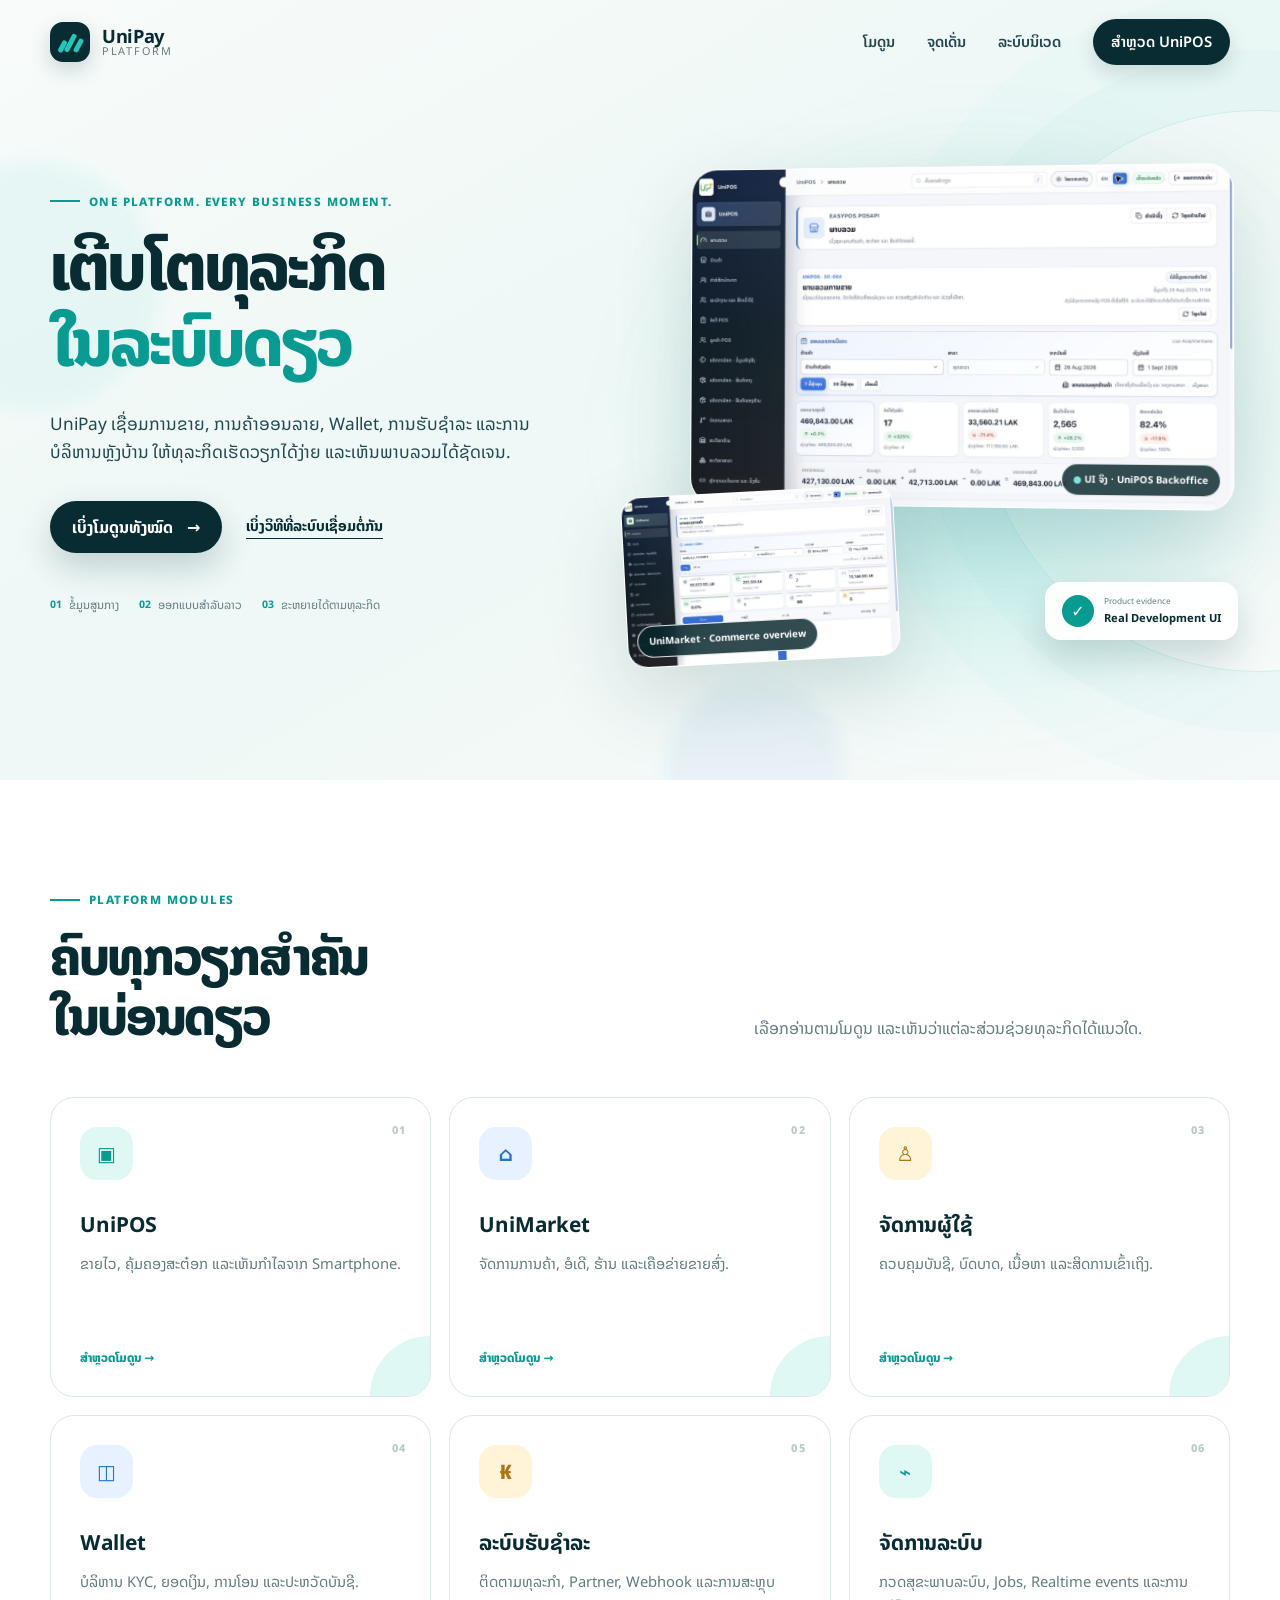
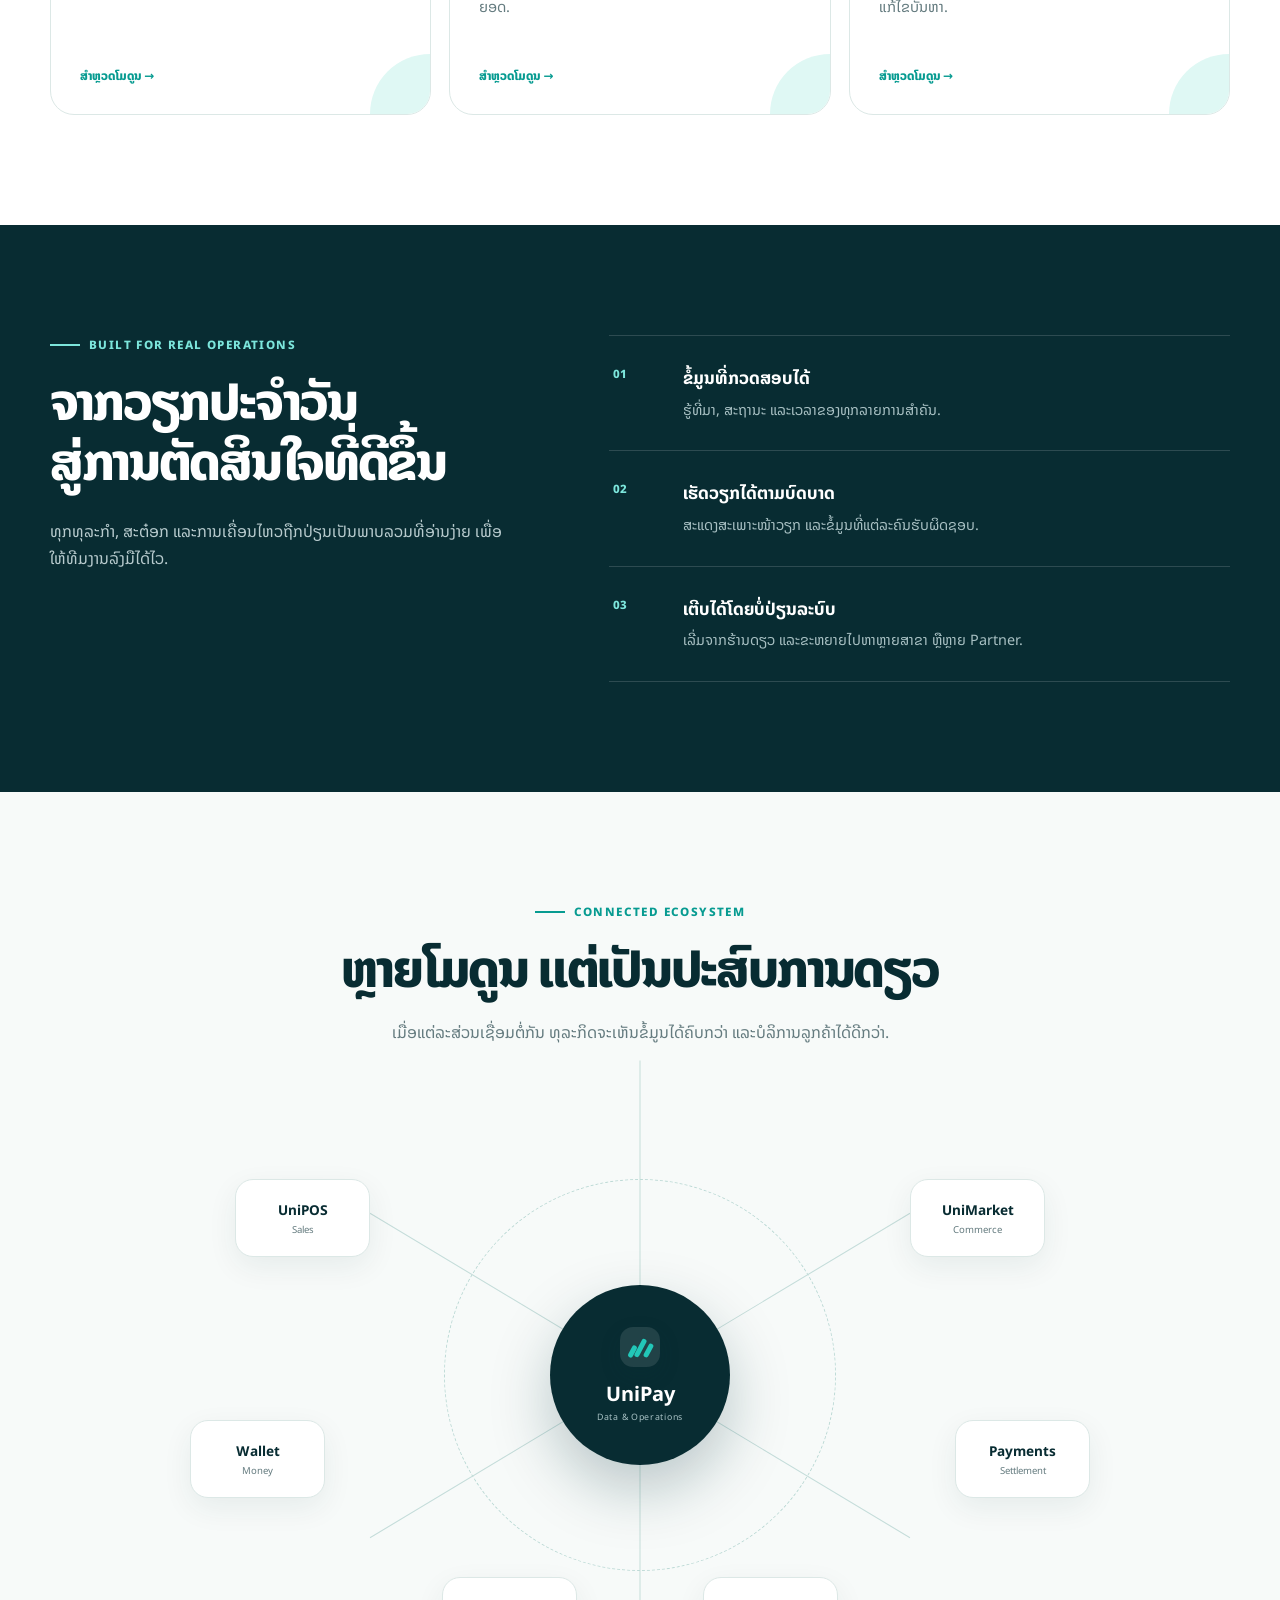
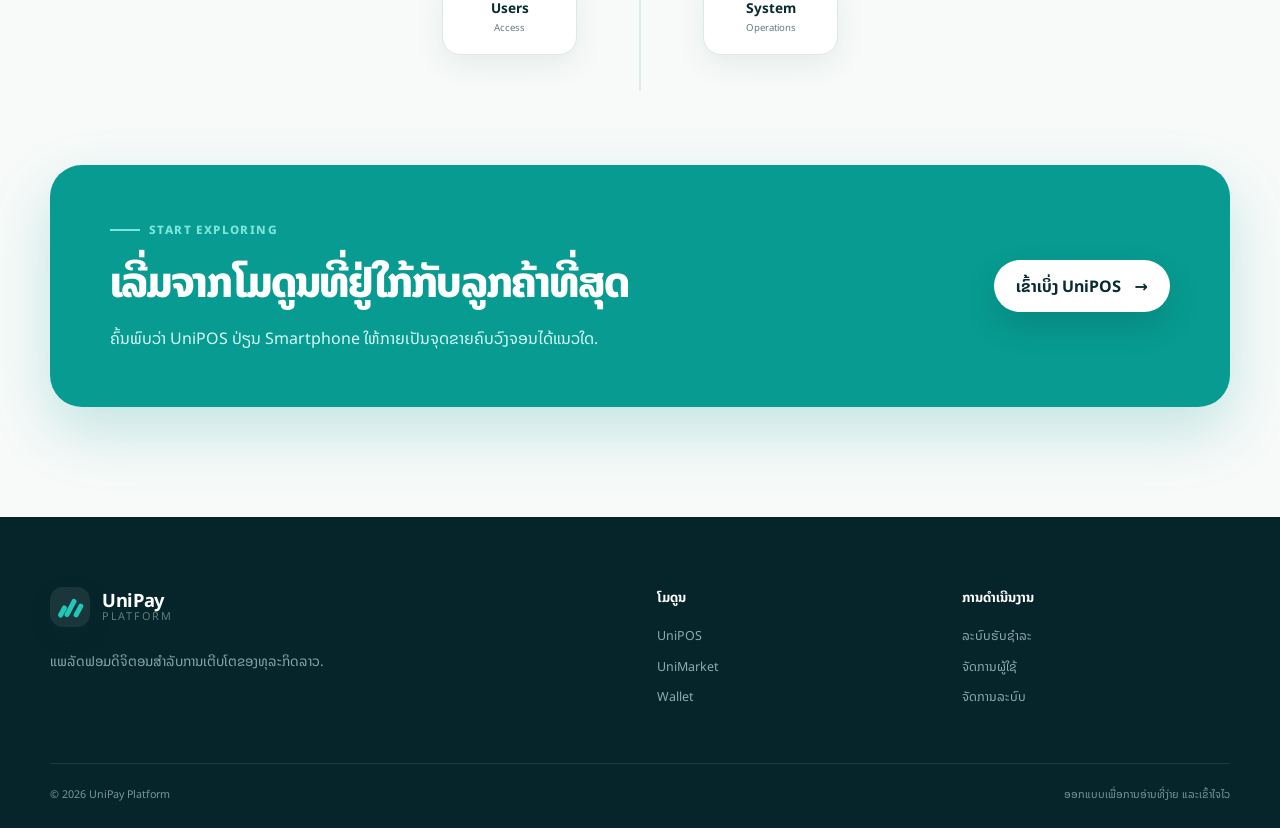
==== commit f27e1a60: "Use real portal UI and expand module pitch content" ====
--- a/index.html
+++ b/index.html
@@ -47,26 +47,17 @@
           </div>
         </div>
 
-        <div class="hero-visual reveal delay-1" aria-label="ຕົວຢ່າງໜ້າຈໍ UniPay">
+        <div class="hero-visual real-showcase reveal delay-1" aria-label="UI ຈິງຂອງ UniPay Backoffice">
           <div class="visual-glow"></div>
-          <div class="dashboard-window">
-            <div class="window-top"><span class="mini-logo">U</span><b>ພາບລວມທຸລະກິດ</b><div class="window-actions"><i></i><i></i></div></div>
-            <div class="window-body">
-              <aside class="mock-sidebar"><span class="active"></span><span></span><span></span><span></span><span></span></aside>
-              <div class="mock-content">
-                <div class="mock-heading"><div><small>ຍິນດີຕ້ອນຮັບ</small><strong>ພາບລວມມື້ນີ້</strong></div><span class="live-pill">● Live</span></div>
-                <div class="metric-row"><article><small>ຍອດຂາຍ</small><strong>24.8M</strong><span>+12.4%</span></article><article><small>ອໍເດີ</small><strong>1,284</strong><span>+8.2%</span></article><article><small>ຮ້ານຄ້າ</small><strong>96</strong><span>Active</span></article></div>
-                <div class="chart-card"><div class="card-title"><strong>ແນວໂນ້ມທຸລະກິດ</strong><small>7 ມື້ຜ່ານມາ</small></div><div class="chart-bars"><i style="--h:36%"></i><i style="--h:52%"></i><i style="--h:45%"></i><i style="--h:70%"></i><i style="--h:62%"></i><i style="--h:82%"></i><i style="--h:91%"></i></div></div>
-              </div>
-            </div>
-          </div>
-          <div class="phone-mock">
-            <div class="phone-top"></div><div class="phone-brand"><span class="mini-logo">U</span><b>UniPOS</b></div>
-            <div class="phone-search">⌕ &nbsp; ຄົ້ນຫາສິນຄ້າ</div>
-            <div class="phone-products"><i></i><i></i><i></i><i></i></div>
-            <div class="phone-cart"><span>3 ລາຍການ</span><strong>185,000 ₭</strong></div>
-          </div>
-          <div class="floating-card floating-payment"><span class="round-icon">✓</span><div><small>ຮັບຊຳລະສຳເລັດ</small><strong>185,000 ₭</strong></div></div>
+          <figure class="showcase-main">
+            <img src="./assets/images/portal/unipos-overview.png" alt="UI ຈິງຂອງໜ້າພາບລວມ UniPOS" width="1440" height="900" fetchpriority="high" />
+            <figcaption><span>●</span> UI ຈິງ · UniPOS Backoffice</figcaption>
+          </figure>
+          <figure class="showcase-secondary">
+            <img src="./assets/images/portal/unimarket-overview.png" alt="UI ຈິງຂອງໜ້າພາບລວມ UniMarket" width="1440" height="900" />
+            <figcaption>UniMarket · Commerce overview</figcaption>
+          </figure>
+          <div class="floating-card real-ui-badge"><span class="round-icon">✓</span><div><small>Product evidence</small><strong>Real Development UI</strong></div></div>
         </div>
       </div>
     </section>
--- a/assets/css/styles.css
+++ b/assets/css/styles.css
@@ -120,6 +120,17 @@
 .floating-card small { color: var(--muted); font-size: .52rem; }
 .floating-card strong { font-size: .7rem; }
 @keyframes float { 0%,100% { transform: translateY(0); } 50% { transform: translateY(-8px); } }
+
+/* Real product UI showcase */
+.real-showcase { isolation: isolate; }
+.showcase-main, .showcase-secondary { position: absolute; margin: 0; overflow: hidden; aspect-ratio: 16 / 10; border: 1px solid rgba(255,255,255,.92); background: #fff; box-shadow: var(--shadow-lg); }
+.showcase-main { width: 92%; right: 0; top: 18px; z-index: 2; border-radius: 26px; transform: perspective(1400px) rotateY(-6deg) rotateX(1deg); }
+.showcase-main img, .showcase-secondary img { width: 100%; height: 100%; object-fit: cover; object-position: top; }
+.showcase-main figcaption, .showcase-secondary figcaption { position: absolute; inset: auto 12px 12px auto; padding: 7px 11px; border: 1px solid rgba(255,255,255,.85); border-radius: 999px; color: #fff; background: rgba(6,37,42,.82); backdrop-filter: blur(12px); font-size: .6rem; font-weight: 700; }
+.showcase-main figcaption span { color: #7ce6dc; }
+.showcase-secondary { width: 46%; left: -12px; bottom: -4px; z-index: 3; border-radius: 20px; transform: rotate(-3deg); }
+.showcase-secondary figcaption { left: 9px; right: auto; bottom: 9px; }
+.real-ui-badge { right: -8px; bottom: 18px; }
 
 .section { padding: 110px 0; }
 .section-heading { margin-bottom: 50px; display: grid; grid-template-columns: 1.15fr .85fr; align-items: end; gap: 60px; }
@@ -247,6 +258,62 @@
 .breadcrumb { display: flex; gap: 8px; color: var(--muted); font-size: .7rem; }
 .breadcrumb a:hover { color: var(--ink); }
 
+.real-ui-frame { margin: 0; overflow: hidden; border: 1px solid rgba(255,255,255,.95); border-radius: 26px; background: #fff; box-shadow: var(--shadow-lg); }
+.real-ui-frame a { display: block; overflow: hidden; aspect-ratio: 16 / 10; }
+.real-ui-frame img { width: 100%; height: 100%; object-fit: cover; object-position: top; transition: transform .45s ease; }
+.real-ui-frame:hover img { transform: scale(1.015); }
+.real-ui-frame figcaption { min-height: 54px; padding: 12px 17px; display: flex; align-items: center; gap: 8px; border-top: 1px solid var(--line); color: var(--muted); font-size: .7rem; }
+.real-ui-frame figcaption b { color: var(--ink); }
+.verified-dot { color: var(--module-color, var(--mint-dark)); }
+.hero-ui { transform: perspective(1300px) rotateY(-4deg); }
+.module-proof { padding: 0; background: #fff; }
+.proof-strip { margin-top: -25px; padding: 22px 28px; position: relative; z-index: 4; display: grid; grid-template-columns: auto 1fr; align-items: center; gap: 26px; border: 1px solid var(--line); border-radius: 20px; background: #fff; box-shadow: var(--shadow-sm); }
+.proof-strip > span { padding: 7px 11px; border-radius: 999px; color: var(--module-color, var(--mint-dark)); background: var(--module-soft, var(--mint-soft)); font-size: .68rem; font-weight: 800; white-space: nowrap; }
+.proof-strip p { margin: 0; color: var(--ink-2); font-size: .88rem; }
+
+.problem-section { padding: 105px 0; color: #fff; background: var(--ink); }
+.problem-section .feature-heading { max-width: 850px; }
+.problem-section .feature-heading h2 { color: #fff; }
+.problem-grid { display: grid; grid-template-columns: repeat(3, 1fr); gap: 1px; overflow: hidden; border: 1px solid rgba(255,255,255,.14); border-radius: 24px; background: rgba(255,255,255,.14); }
+.problem-grid article { min-height: 280px; padding: 30px; background: #0b343a; }
+.problem-grid article > span { color: #7ce6dc; font-size: .7rem; font-weight: 800; }
+.problem-grid h3 { margin: 55px 0 10px; font-size: 1.1rem; }
+.problem-grid p { margin: 0; color: #abc1c4; font-size: .86rem; }
+
+.capability-section { padding: 105px 0; background: #fff; }
+.capability-groups { display: grid; grid-template-columns: repeat(3, 1fr); gap: 16px; }
+.capability-group { padding: 28px; border: 1px solid var(--line); border-radius: 22px; background: linear-gradient(180deg, #fff, #fbfdfd); }
+.capability-group > span { color: var(--module-color, var(--mint-dark)); font-size: .68rem; font-weight: 800; }
+.capability-group h3 { min-height: 56px; margin: 18px 0; font-size: 1.06rem; }
+.capability-group ul { margin: 0; padding: 0; list-style: none; }
+.capability-group li { position: relative; padding: 10px 0 10px 19px; border-top: 1px solid var(--line); color: var(--muted); font-size: .82rem; }
+.capability-group li::before { content: ""; position: absolute; left: 0; top: 19px; width: 6px; height: 6px; border-radius: 50%; background: var(--module-color, var(--mint-dark)); }
+
+.ui-section { padding: 105px 0; background: var(--paper); }
+.ui-gallery { display: grid; grid-template-columns: repeat(2, 1fr); gap: 20px; }
+.ui-gallery.single { grid-template-columns: 1fr; }
+.ui-shot { margin: 0; overflow: hidden; border: 1px solid var(--line); border-radius: 24px; background: #fff; box-shadow: var(--shadow-sm); }
+.ui-gallery.single .ui-shot { max-width: 1040px; margin-inline: auto; }
+.ui-shot a { display: block; overflow: hidden; aspect-ratio: 16 / 10; background: #eaf0ef; }
+.ui-shot img { width: 100%; height: 100%; object-fit: cover; object-position: top; transition: transform .4s ease; }
+.ui-shot:hover img { transform: scale(1.015); }
+.ui-shot figcaption { padding: 23px; display: grid; grid-template-columns: .9fr 1.1fr; gap: 24px; border-top: 1px solid var(--line); }
+.ui-shot figcaption span { color: var(--module-color, var(--mint-dark)); font-size: .64rem; font-weight: 800; }
+.ui-shot h3 { margin: 5px 0 0; font-size: 1rem; }
+.ui-shot p { margin: 0; color: var(--muted); font-size: .8rem; }
+
+.audience-section { padding: 105px 0; background: #fff; }
+.audience-grid { display: grid; grid-template-columns: repeat(3, 1fr); gap: 16px; }
+.audience-grid article { min-height: 210px; padding: 27px; border: 1px solid var(--line); border-radius: 21px; }
+.audience-grid article > span { color: var(--module-color, var(--mint-dark)); font-size: .66rem; font-weight: 800; }
+.audience-grid h3 { margin: 34px 0 8px; font-size: 1.08rem; }
+.audience-grid p { margin: 0; color: var(--muted); font-size: .84rem; }
+.outcomes-card { margin-top: 20px; padding: 44px; display: grid; grid-template-columns: .9fr 1.1fr; gap: 65px; border-radius: 26px; color: #fff; background: var(--ink); }
+.outcomes-card h2 { margin: 0; font-size: clamp(1.8rem, 3vw, 2.8rem); line-height: 1.3; }
+.outcomes-card ul { margin: 0; padding: 0; display: grid; grid-template-columns: repeat(2, 1fr); gap: 12px; list-style: none; }
+.outcomes-card li { padding: 14px; display: flex; align-items: flex-start; gap: 10px; border: 1px solid rgba(255,255,255,.13); border-radius: 14px; color: #d4e2e4; font-size: .82rem; }
+.outcomes-card li span { width: 23px; height: 23px; flex: 0 0 23px; display: grid; place-items: center; border-radius: 50%; color: var(--ink); background: #7ce6dc; font-size: .65rem; font-weight: 800; }
+
 @media (max-width: 980px) {
   .hero-grid, .module-hero-grid { grid-template-columns: 1fr; }
   .hero { padding-top: 125px; }
@@ -255,7 +322,9 @@
   .module-grid, .feature-grid { grid-template-columns: repeat(2, 1fr); }
   .why-grid, .intro-grid, .journey-grid { gap: 55px; }
   .module-hero-copy { max-width: 720px; }
-  .module-window { max-width: 720px; margin: 0 auto; transform: none; }
+  .module-window, .hero-ui { max-width: 720px; margin: 0 auto; transform: none; }
+  .capability-groups { grid-template-columns: 1fr; }
+  .capability-group h3 { min-height: 0; }
 }
 
 @media (max-width: 760px) {
@@ -272,6 +341,9 @@
   .hero-actions { align-items: flex-start; flex-direction: column; }
   .hero-proof { gap: 10px 18px; }
   .hero-visual { min-height: 410px; }
+  .showcase-main { width: 96%; transform: none; }
+  .showcase-secondary { width: 52%; left: 0; bottom: 14px; }
+  .real-ui-badge { right: 0; bottom: 5px; }
   .dashboard-window { width: 97%; transform: none; }
   .window-body { height: 290px; }
   .mock-content { padding: 15px; }
@@ -301,8 +373,16 @@
   .module-hero { padding: 120px 0 65px; }
   .module-window .mock-sidebar { display: none; }
   .module-window .window-body { height: 330px; }
-  .module-intro, .features-section, .journey-section { padding: 75px 0; }
+  .module-intro, .features-section, .journey-section, .problem-section, .capability-section, .ui-section, .audience-section { padding: 75px 0; }
   .journey-copy { position: static; }
+  .proof-strip { margin-top: 0; grid-template-columns: 1fr; gap: 12px; }
+  .proof-strip > span { width: fit-content; }
+  .problem-grid, .audience-grid, .ui-gallery, .outcomes-card { grid-template-columns: 1fr; }
+  .problem-grid article { min-height: 220px; }
+  .problem-grid h3 { margin-top: 35px; }
+  .ui-shot figcaption { grid-template-columns: 1fr; gap: 10px; }
+  .outcomes-card { padding: 32px 24px; gap: 30px; }
+  .outcomes-card ul { grid-template-columns: 1fr; }
 }
 
 @media (prefers-reduced-motion: reduce) {
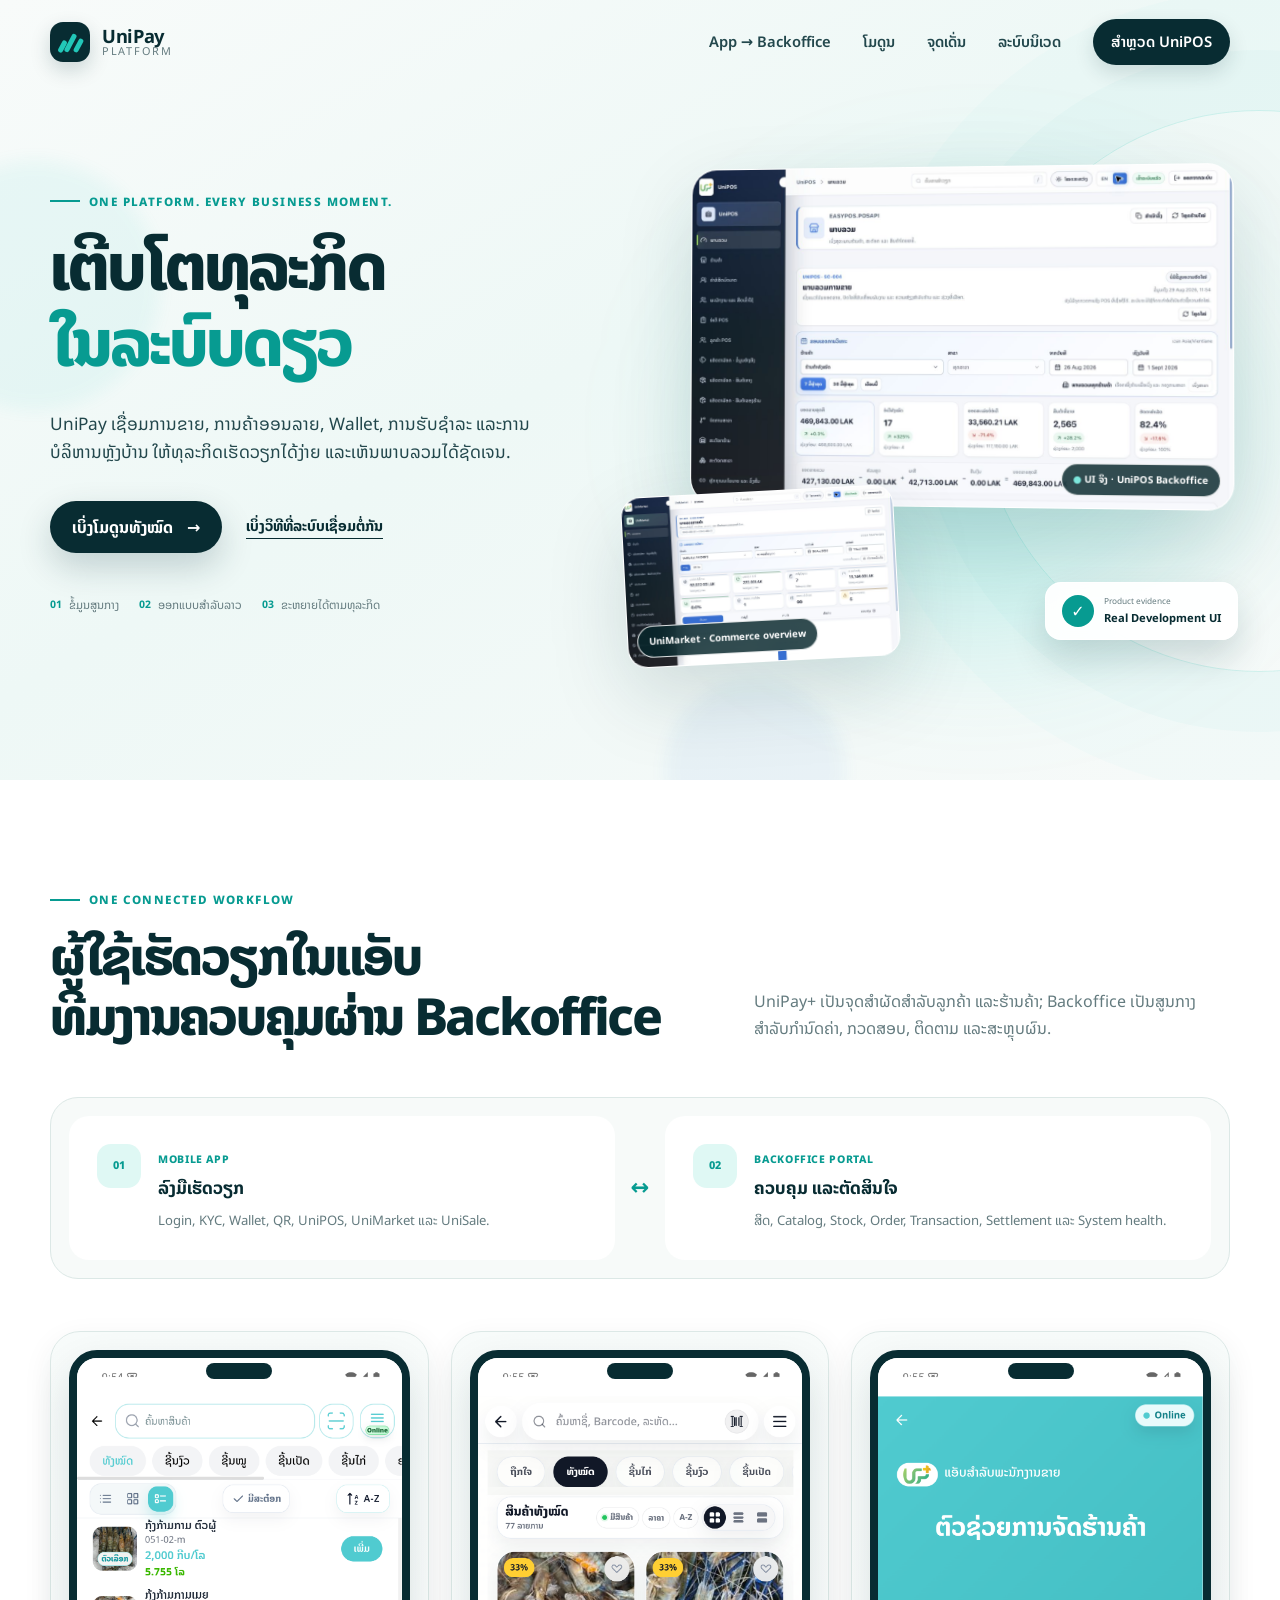
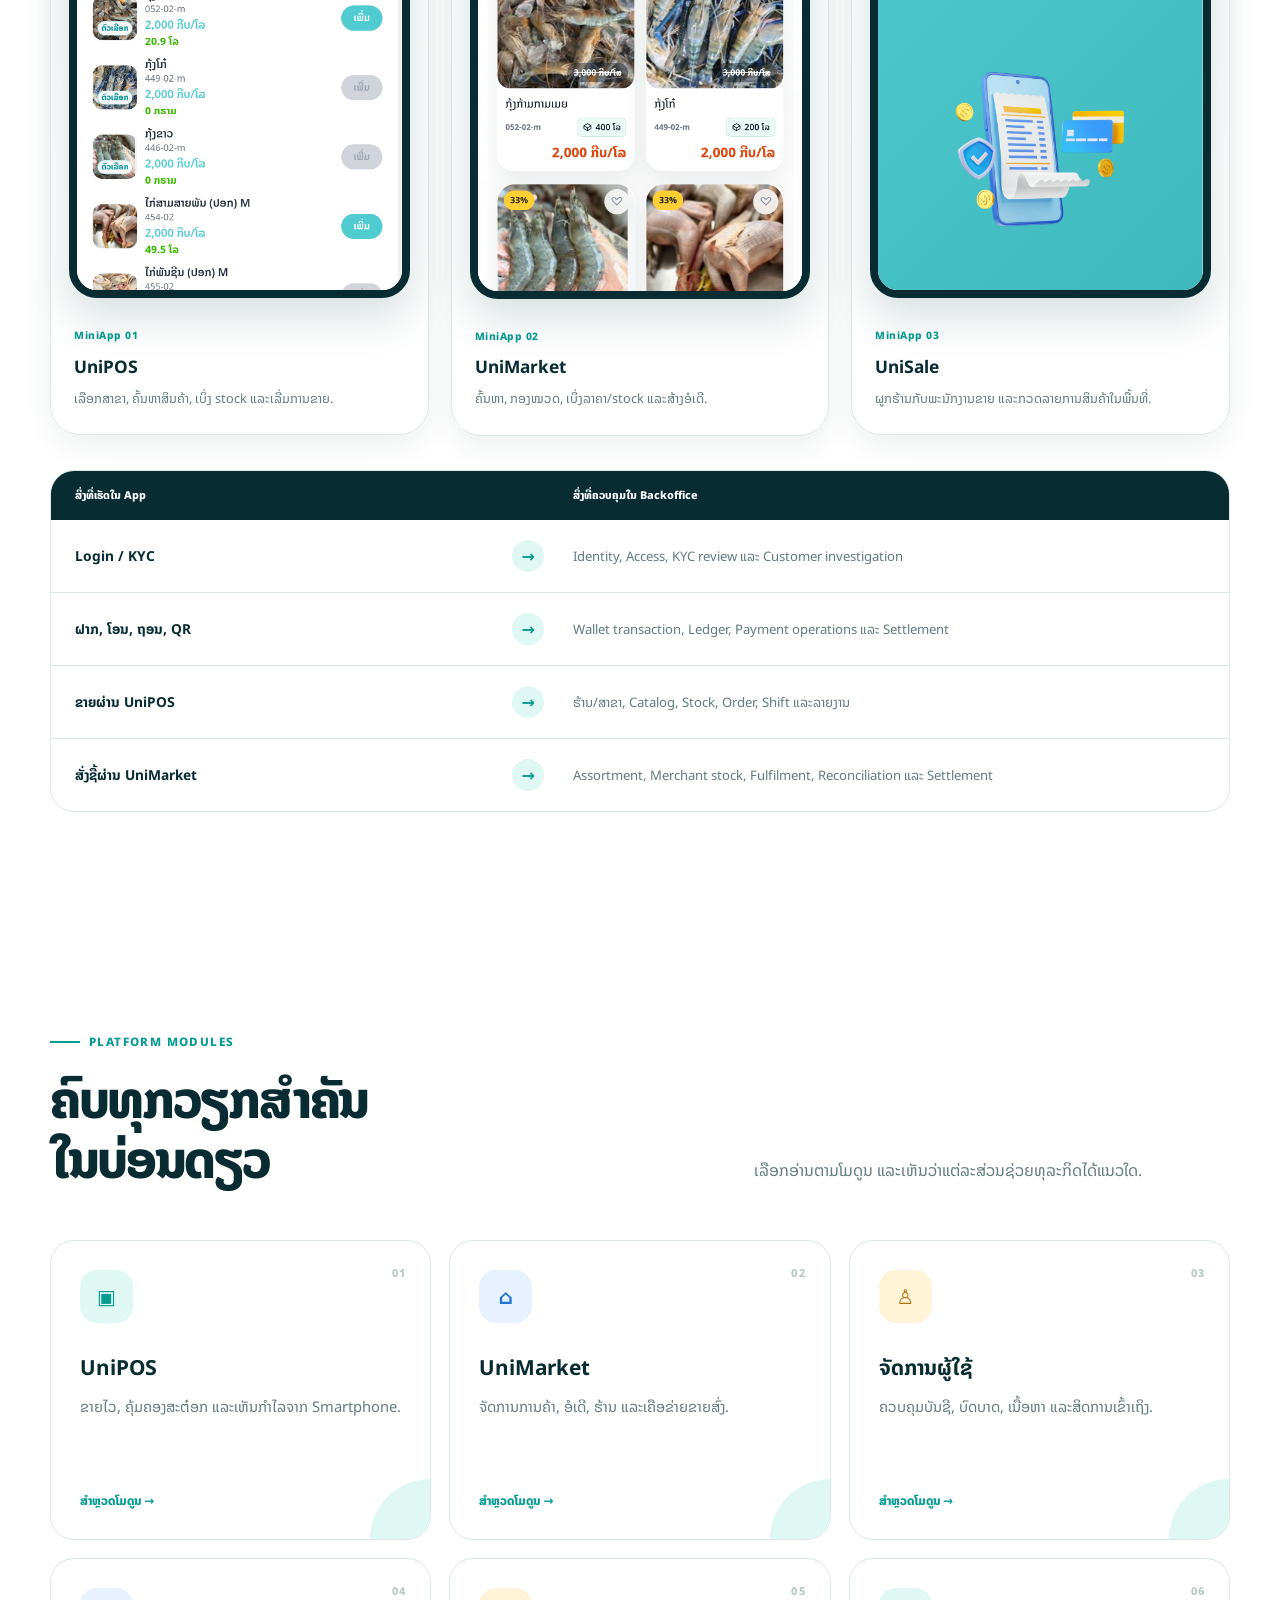
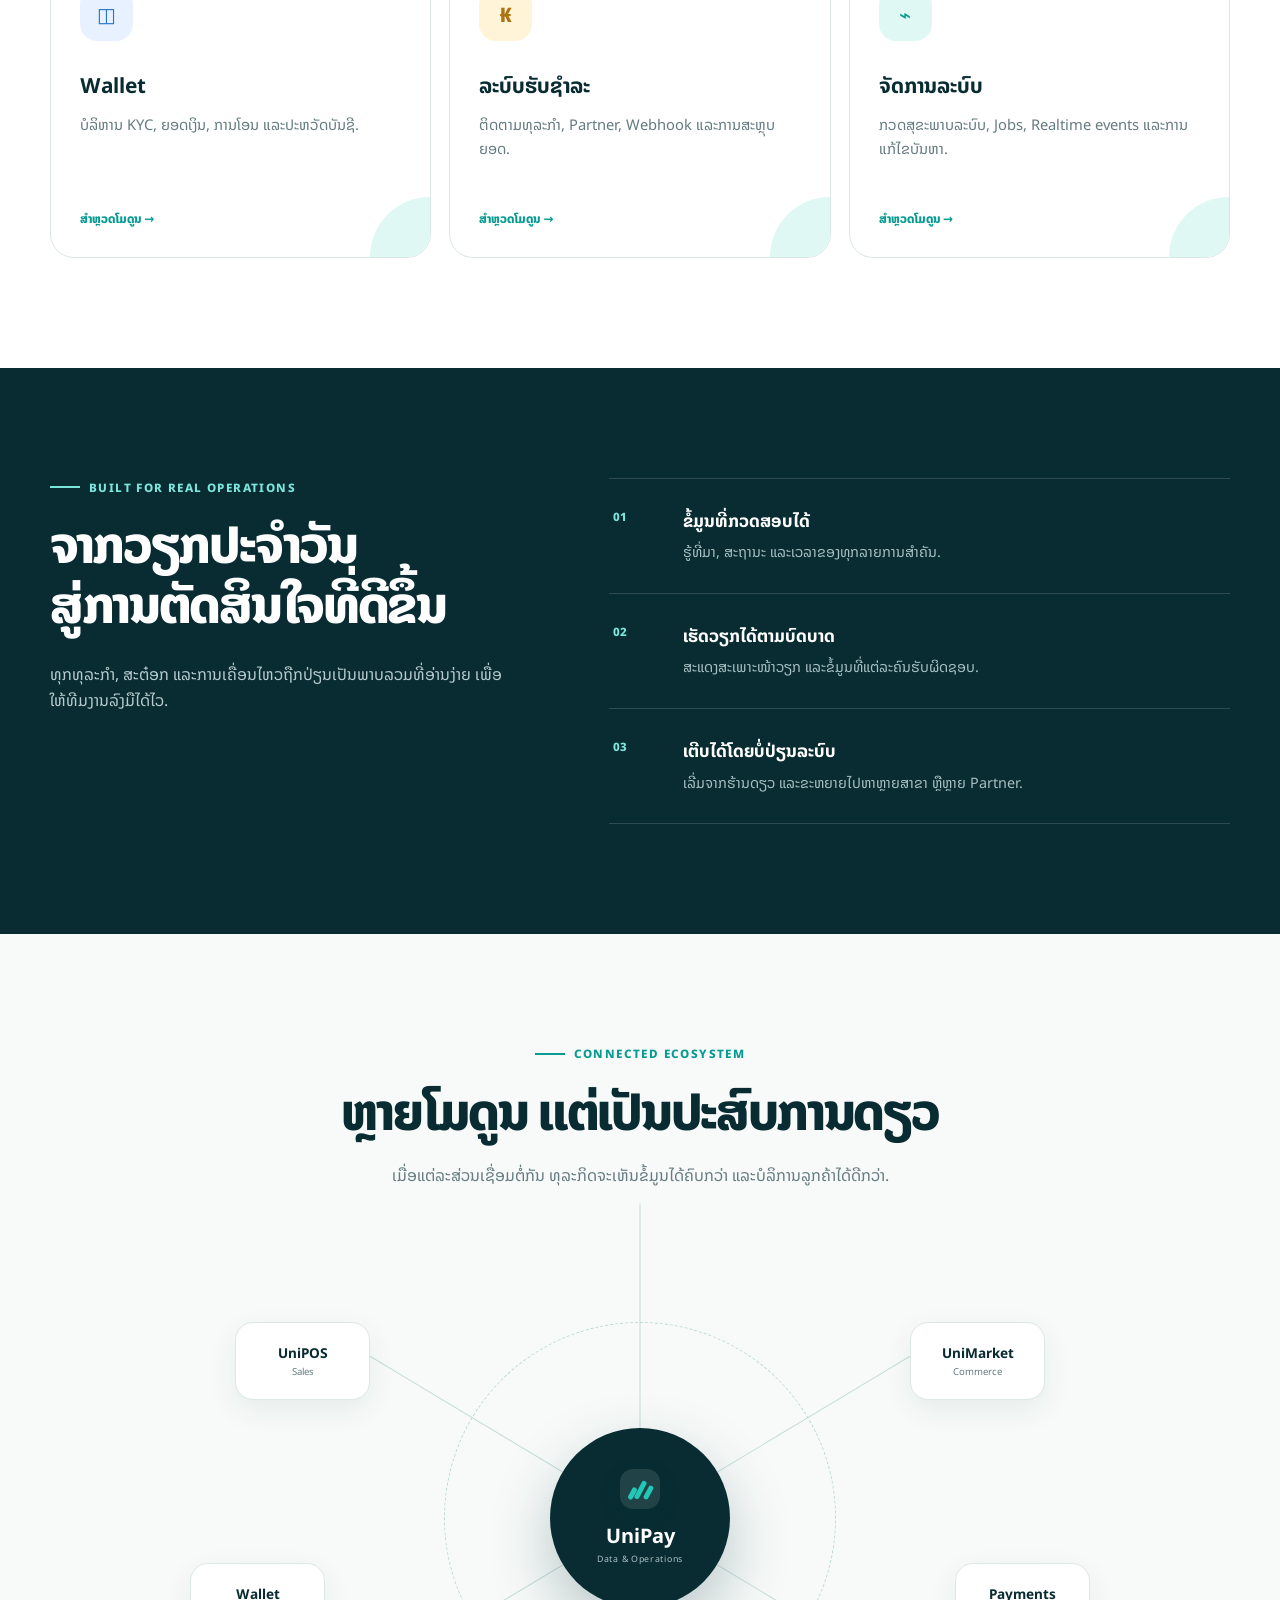
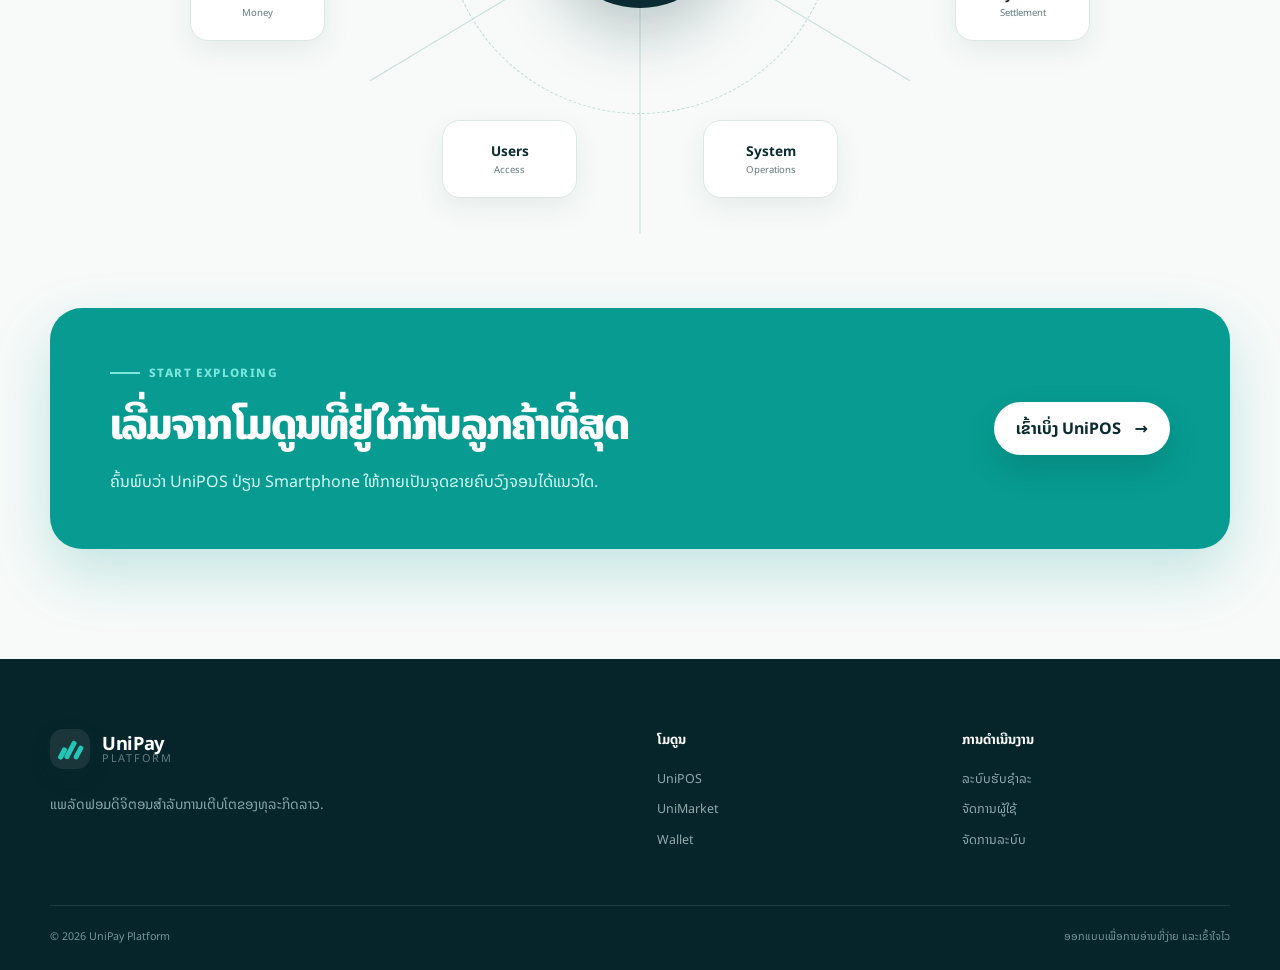
==== commit af9d29d3: "Connect mobile app workflows to backoffice pitch" ====
--- a/index.html
+++ b/index.html
@@ -22,6 +22,7 @@
       </a>
       <button class="menu-toggle" type="button" aria-expanded="false" aria-controls="site-nav"><span></span><span></span><span></span></button>
       <nav id="site-nav" class="site-nav" aria-label="ເມນູຫຼັກ">
+        <a href="#workflow">App → Backoffice</a>
         <a href="#modules">ໂມດູນ</a>
         <a href="#why">ຈຸດເດັ່ນ</a>
         <a href="#ecosystem">ລະບົບນິເວດ</a>
@@ -58,6 +59,35 @@
             <figcaption>UniMarket · Commerce overview</figcaption>
           </figure>
           <div class="floating-card real-ui-badge"><span class="round-icon">✓</span><div><small>Product evidence</small><strong>Real Development UI</strong></div></div>
+        </div>
+      </div>
+    </section>
+
+    <section id="workflow" class="section app-workflow-section">
+      <div class="container">
+        <div class="section-heading reveal">
+          <div><p class="eyebrow"><span></span> One connected workflow</p><h2>ຜູ້ໃຊ້ເຮັດວຽກໃນແອັບ<br />ທີມງານຄວບຄຸມຜ່ານ Backoffice</h2></div>
+          <p>UniPay+ ເປັນຈຸດສຳຜັດສຳລັບລູກຄ້າ ແລະຮ້ານຄ້າ; Backoffice ເປັນສູນກາງສຳລັບກຳນົດຄ່າ, ກວດສອບ, ຕິດຕາມ ແລະສະຫຼຸບຜົນ.</p>
+        </div>
+
+        <div class="surface-switch reveal" aria-label="ສອງພື້ນທີ່ການໃຊ້ງານ">
+          <article><span>01</span><div><small>Mobile App</small><h3>ລົງມືເຮັດວຽກ</h3><p>Login, KYC, Wallet, QR, UniPOS, UniMarket ແລະ UniSale.</p></div></article>
+          <div class="surface-arrow" aria-hidden="true">↔</div>
+          <article><span>02</span><div><small>Backoffice Portal</small><h3>ຄວບຄຸມ ແລະຕັດສິນໃຈ</h3><p>ສິດ, Catalog, Stock, Order, Transaction, Settlement ແລະ System health.</p></div></article>
+        </div>
+
+        <div class="app-phone-gallery">
+          <figure class="app-phone reveal"><div class="phone-screen"><img src="./assets/images/app/unipos-catalog.png" alt="UI ຈິງຂອງ UniPOS ໃນແອັບ" width="1080" height="2400" loading="lazy" /></div><figcaption><span>MiniApp 01</span><h3>UniPOS</h3><p>ເລືອກສາຂາ, ຄົ້ນຫາສິນຄ້າ, ເບິ່ງ stock ແລະເລີ່ມການຂາຍ.</p></figcaption></figure>
+          <figure class="app-phone reveal delay-1"><div class="phone-screen"><img src="./assets/images/app/unimarket-catalog.png" alt="UI ຈິງຂອງ UniMarket ໃນແອັບ" width="1080" height="2400" loading="lazy" /></div><figcaption><span>MiniApp 02</span><h3>UniMarket</h3><p>ຄົ້ນຫາ, ກອງໝວດ, ເບິ່ງລາຄາ/stock ແລະສ້າງອໍເດີ.</p></figcaption></figure>
+          <figure class="app-phone reveal delay-2"><div class="phone-screen"><img src="./assets/images/app/unisale-intro.png" alt="UI ຈິງຂອງ UniSale ໃນແອັບ" width="1080" height="2400" loading="lazy" /></div><figcaption><span>MiniApp 03</span><h3>UniSale</h3><p>ຜູກຮ້ານກັບພະນັກງານຂາຍ ແລະກວດລາຍການສິນຄ້າໃນພື້ນທີ່.</p></figcaption></figure>
+        </div>
+
+        <div class="workflow-map reveal">
+          <div class="workflow-head"><span>ສິ່ງທີ່ເຮັດໃນ App</span><span>ສິ່ງທີ່ຄວບຄຸມໃນ Backoffice</span></div>
+          <article><strong>Login / KYC</strong><i>→</i><p>Identity, Access, KYC review ແລະ Customer investigation</p></article>
+          <article><strong>ຝາກ, ໂອນ, ຖອນ, QR</strong><i>→</i><p>Wallet transaction, Ledger, Payment operations ແລະ Settlement</p></article>
+          <article><strong>ຂາຍຜ່ານ UniPOS</strong><i>→</i><p>ຮ້ານ/ສາຂາ, Catalog, Stock, Order, Shift ແລະລາຍງານ</p></article>
+          <article><strong>ສັ່ງຊື້ຜ່ານ UniMarket</strong><i>→</i><p>Assortment, Merchant stock, Fulfilment, Reconciliation ແລະ Settlement</p></article>
         </div>
       </div>
     </section>
--- a/assets/css/styles.css
+++ b/assets/css/styles.css
@@ -153,6 +153,36 @@
 .module-card h3 { margin: 28px 0 10px; font-size: 1.3rem; }
 .module-card p { margin: 0; color: var(--muted); font-size: .92rem; }
 .card-link { position: absolute; left: 29px; bottom: 27px; z-index: 2; color: var(--mint-dark); font-size: .75rem; font-weight: 800; }
+
+/* Mobile app to backoffice story */
+.app-workflow-section { overflow: hidden; background: #fff; }
+.surface-switch { margin-bottom: 52px; padding: 18px; display: grid; grid-template-columns: 1fr auto 1fr; align-items: stretch; gap: 16px; border: 1px solid var(--line); border-radius: 28px; background: var(--paper); }
+.surface-switch article { padding: 28px; display: grid; grid-template-columns: 44px 1fr; gap: 17px; border-radius: 20px; background: #fff; }
+.surface-switch article > span { width: 44px; height: 44px; display: grid; place-items: center; border-radius: 14px; color: var(--mint-dark); background: var(--mint-soft); font-size: .68rem; font-weight: 800; }
+.surface-switch small { color: var(--mint-dark); font-size: .66rem; font-weight: 800; letter-spacing: .06em; text-transform: uppercase; }
+.surface-switch h3 { margin: 4px 0 7px; font-size: 1.08rem; }
+.surface-switch p { margin: 0; color: var(--muted); font-size: .82rem; }
+.surface-arrow { display: grid; place-items: center; color: var(--mint-dark); font-size: 1.4rem; font-weight: 800; }
+.app-phone-gallery { display: grid; grid-template-columns: repeat(3, 1fr); gap: 22px; align-items: start; }
+.app-phone { margin: 0; padding: 18px; border: 1px solid var(--line); border-radius: 30px; background: linear-gradient(180deg, #f7fbfa, #fff); box-shadow: var(--shadow-sm); }
+.phone-screen { position: relative; display: block; overflow: hidden; aspect-ratio: 9 / 14.5; border: 8px solid var(--ink); border-radius: 28px; background: #fff; box-shadow: 0 20px 40px rgba(7,52,58,.14); }
+.phone-screen::before { content: ""; position: absolute; width: 66px; height: 16px; left: 50%; top: 5px; z-index: 2; border-radius: 20px; background: var(--ink); transform: translateX(-50%); }
+.phone-screen img { width: 100%; height: 100%; object-fit: cover; object-position: top; transition: transform .4s ease; }
+.app-phone:hover .phone-screen img { transform: scale(1.012); }
+.app-phone figcaption { padding: 22px 5px 7px; }
+.app-phone figcaption > span { color: var(--mint-dark); font-size: .64rem; font-weight: 800; letter-spacing: .05em; }
+.app-phone h3 { margin: 6px 0 7px; font-size: 1.08rem; }
+.app-phone p { margin: 0; color: var(--muted); font-size: .8rem; }
+.workflow-map, .module-workflow-map { margin-top: 34px; overflow: hidden; border: 1px solid var(--line); border-radius: 24px; background: #fff; }
+.workflow-head, .workflow-map article, .module-workflow-map article { display: grid; grid-template-columns: minmax(180px, .8fr) 45px minmax(260px, 1.2fr); align-items: center; gap: 16px; }
+.workflow-head { padding: 16px 24px; color: #fff; background: var(--ink); font-size: .68rem; font-weight: 800; }
+.workflow-head span:first-child { grid-column: 1 / 3; }
+.workflow-head span:last-child { grid-column: 3; }
+.workflow-map article, .module-workflow-map article { padding: 20px 24px; border-top: 1px solid var(--line); }
+.workflow-map article:first-of-type, .module-workflow-map article:first-of-type { border-top: 0; }
+.workflow-map strong, .module-workflow-map strong { font-size: .86rem; }
+.workflow-map i, .module-workflow-map i { width: 32px; height: 32px; display: grid; place-items: center; border-radius: 50%; color: var(--mint-dark); background: var(--mint-soft); font-style: normal; font-weight: 800; }
+.workflow-map p, .module-workflow-map p { margin: 0; color: var(--muted); font-size: .82rem; }
 
 .why-section { color: #fff; background: var(--ink); }
 .why-grid { display: grid; grid-template-columns: .85fr 1.15fr; gap: 100px; }
@@ -271,6 +301,13 @@
 .proof-strip > span { padding: 7px 11px; border-radius: 999px; color: var(--module-color, var(--mint-dark)); background: var(--module-soft, var(--mint-soft)); font-size: .68rem; font-weight: 800; white-space: nowrap; }
 .proof-strip p { margin: 0; color: var(--ink-2); font-size: .88rem; }
 
+.app-evidence-section { padding: 105px 0; background: linear-gradient(180deg, #fff, var(--paper)); }
+.module-app-gallery { display: grid; grid-template-columns: repeat(2, minmax(0, 380px)); justify-content: center; gap: 24px; }
+.module-app-gallery:has(.app-phone:only-child) { grid-template-columns: minmax(0, 390px); }
+.module-workflow-map { max-width: 980px; margin: 36px auto 0; box-shadow: var(--shadow-sm); }
+.module-workflow-map .workflow-head, .module-workflow-map article { grid-template-columns: minmax(180px, .8fr) 45px minmax(260px, 1.2fr); }
+.module-workflow-map i { color: var(--module-color, var(--mint-dark)); background: var(--module-soft, var(--mint-soft)); }
+
 .problem-section { padding: 105px 0; color: #fff; background: var(--ink); }
 .problem-section .feature-heading { max-width: 850px; }
 .problem-section .feature-heading h2 { color: #fff; }
@@ -325,6 +362,9 @@
   .module-window, .hero-ui { max-width: 720px; margin: 0 auto; transform: none; }
   .capability-groups { grid-template-columns: 1fr; }
   .capability-group h3 { min-height: 0; }
+  .app-phone-gallery { grid-template-columns: repeat(3, 1fr); gap: 14px; }
+  .app-phone { padding: 12px; border-radius: 22px; }
+  .phone-screen { border-width: 6px; border-radius: 20px; }
 }
 
 @media (max-width: 760px) {
@@ -374,6 +414,7 @@
   .module-window .mock-sidebar { display: none; }
   .module-window .window-body { height: 330px; }
   .module-intro, .features-section, .journey-section, .problem-section, .capability-section, .ui-section, .audience-section { padding: 75px 0; }
+  .app-evidence-section { padding: 75px 0; }
   .journey-copy { position: static; }
   .proof-strip { margin-top: 0; grid-template-columns: 1fr; gap: 12px; }
   .proof-strip > span { width: fit-content; }
@@ -383,6 +424,15 @@
   .ui-shot figcaption { grid-template-columns: 1fr; gap: 10px; }
   .outcomes-card { padding: 32px 24px; gap: 30px; }
   .outcomes-card ul { grid-template-columns: 1fr; }
+  .surface-switch { grid-template-columns: 1fr; }
+  .surface-arrow { height: 26px; transform: rotate(90deg); }
+  .app-phone-gallery, .module-app-gallery { grid-template-columns: 1fr; }
+  .app-phone { width: min(100%, 390px); margin-inline: auto; }
+  .workflow-head { display: none; }
+  .workflow-map article, .module-workflow-map article { grid-template-columns: 1fr 34px; gap: 10px; }
+  .workflow-map article strong, .module-workflow-map article strong { grid-column: 1; }
+  .workflow-map article i, .module-workflow-map article i { grid-column: 2; grid-row: 1; }
+  .workflow-map article p, .module-workflow-map article p { grid-column: 1 / -1; }
 }
 
 @media (prefers-reduced-motion: reduce) {
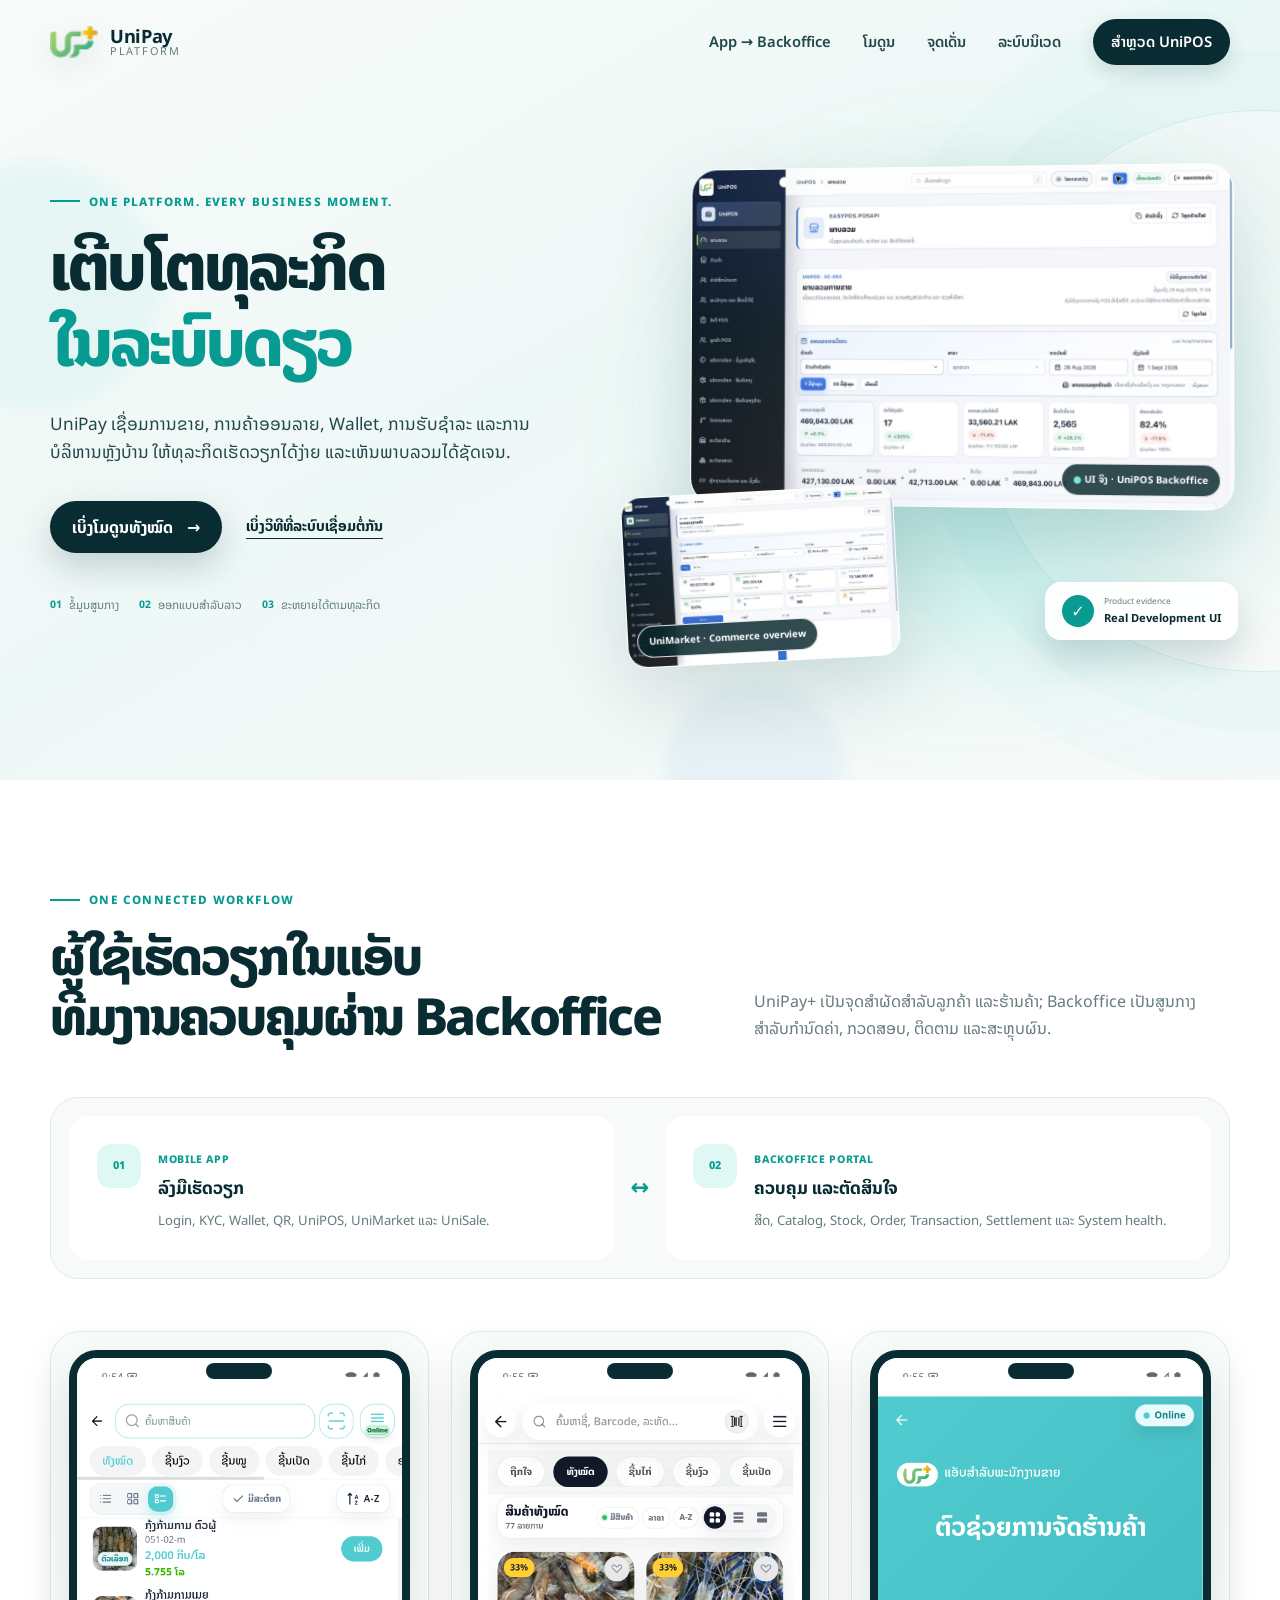
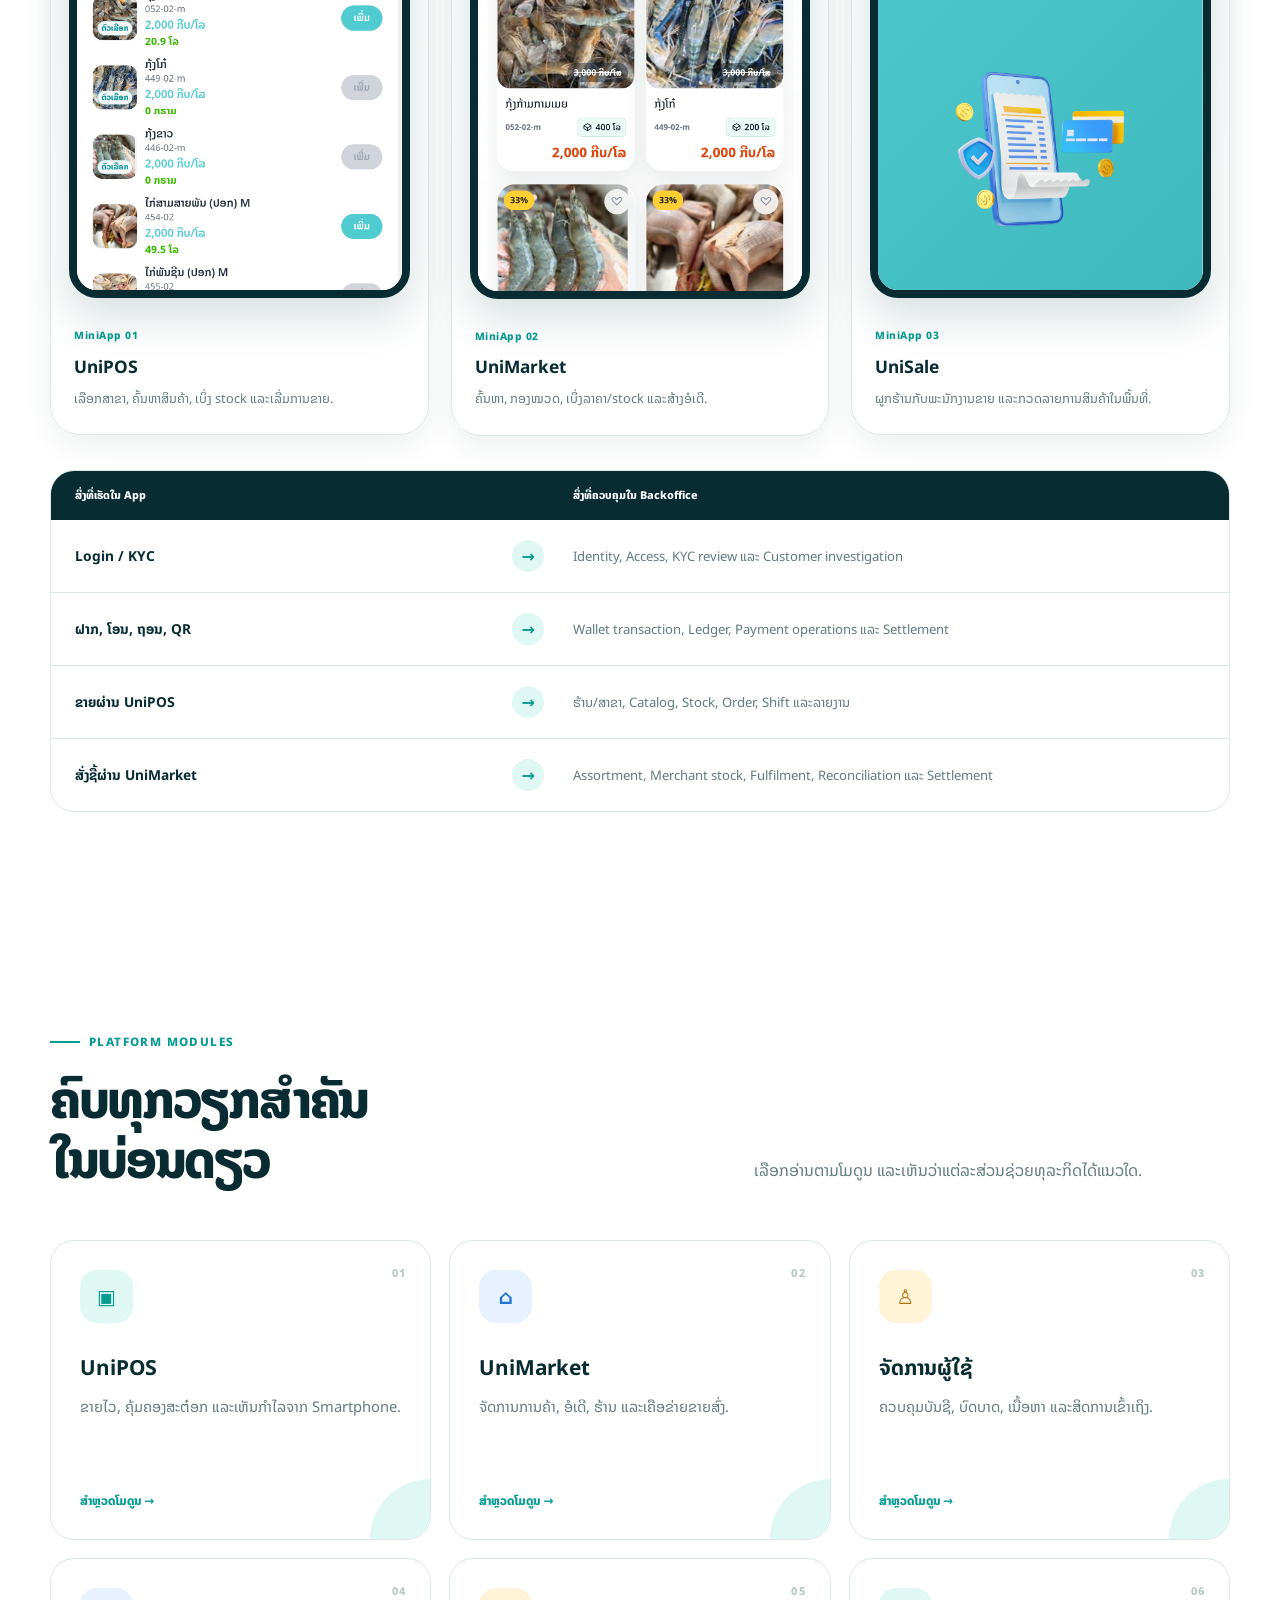
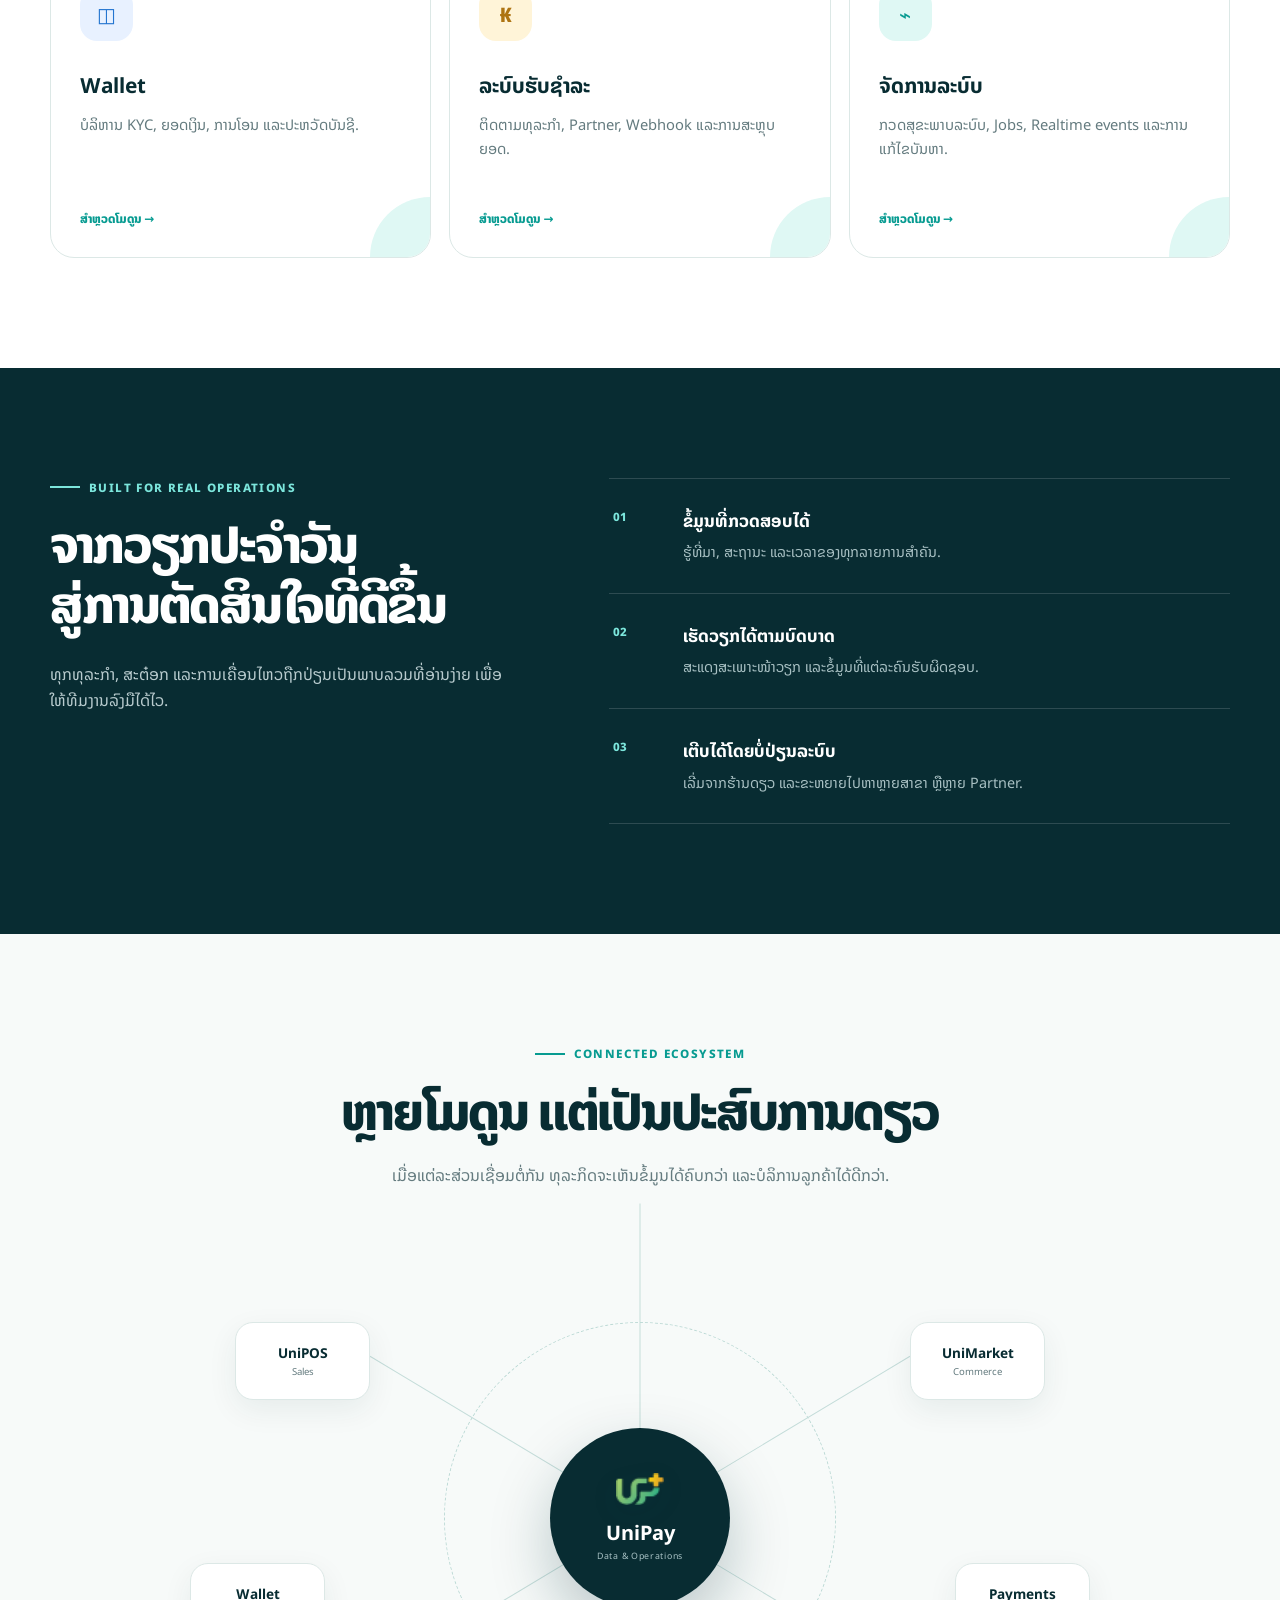
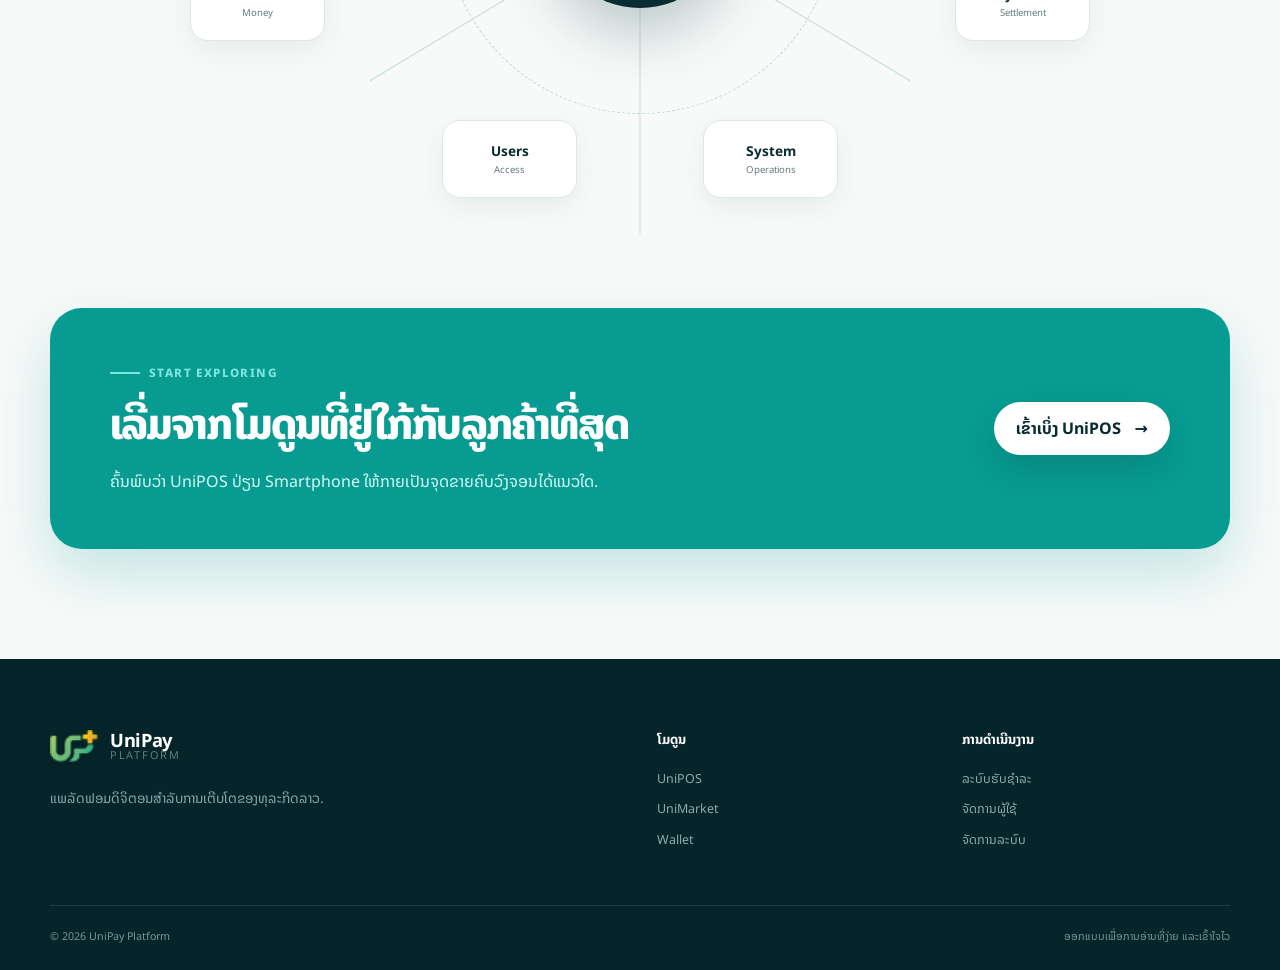
==== commit 79aad595: "Use official UniPay brand logo" ====
--- a/index.html
+++ b/index.html
@@ -6,7 +6,7 @@
   <meta name="description" content="ຮູ້ຈັກ UniPay Platform — ແພລັດຟອມທີ່ເຊື່ອມການຂາຍ, ຕະຫຼາດ, Wallet ແລະການຮັບຊຳລະເຂົ້າໃນລະບົບດຽວ." />
   <meta name="theme-color" content="#07343a" />
   <title>UniPay Platform — ເຕີບໂຕທຸລະກິດໃນລະບົບດຽວ</title>
-  <link rel="icon" href="./assets/favicon.svg" type="image/svg+xml" />
+  <link rel="icon" href="./assets/unipay-brand.png" type="image/png" />
   <link rel="preconnect" href="https://fonts.googleapis.com" />
   <link rel="preconnect" href="https://fonts.gstatic.com" crossorigin />
   <link href="https://fonts.googleapis.com/css2?family=Noto+Sans+Lao:wght@400;500;600;700;800&display=swap" rel="stylesheet" />
--- a/assets/css/styles.css
+++ b/assets/css/styles.css
@@ -36,11 +36,8 @@
 .brand > span:last-child { display: flex; flex-direction: column; line-height: 1.05; }
 .brand strong { font-size: 1.15rem; letter-spacing: -.02em; }
 .brand small { color: var(--muted); font-size: .68rem; letter-spacing: .16em; text-transform: uppercase; }
-.brand-mark { width: 40px; height: 40px; display: inline-flex; align-items: flex-end; justify-content: center; gap: 3px; padding: 9px; border-radius: 13px; background: var(--ink); box-shadow: 0 8px 20px rgba(7, 52, 58, .18); }
-.brand-mark i { width: 5px; border-radius: 5px; background: var(--mint); transform: rotate(28deg); }
-.brand-mark i:nth-child(1) { height: 13px; }
-.brand-mark i:nth-child(2) { height: 20px; }
-.brand-mark i:nth-child(3) { height: 15px; }
+.brand-mark { width: 48px; height: 34px; display: inline-flex; flex: 0 0 auto; background: url("../unipay-brand.png") center / contain no-repeat; filter: drop-shadow(0 7px 12px rgba(7, 52, 58, .12)); }
+.brand-mark i { display: none; }
 .site-nav { display: flex; align-items: center; gap: 32px; color: var(--ink-2); font-size: .92rem; font-weight: 600; }
 .site-nav > a:not(.nav-cta) { position: relative; }
 .site-nav > a:not(.nav-cta)::after { content: ""; position: absolute; inset: auto 0 -5px; height: 2px; background: var(--mint); transform: scaleX(0); transform-origin: left; transition: transform .2s; }
@@ -198,7 +195,7 @@
 .ecosystem-map { position: relative; max-width: 900px; height: 560px; margin: 40px auto 0; }
 .ecosystem-map::before { content: ""; position: absolute; width: 390px; height: 390px; left: 50%; top: 50%; border: 1px dashed #bddad6; border-radius: 50%; transform: translate(-50%,-50%); }
 .eco-core { position: absolute; width: 180px; height: 180px; left: 50%; top: 50%; z-index: 2; display: flex; flex-direction: column; align-items: center; justify-content: center; border-radius: 50%; color: #fff; background: var(--ink); box-shadow: 0 25px 60px rgba(7,52,58,.25); transform: translate(-50%,-50%); }
-.eco-core .brand-mark { margin-bottom: 10px; background: rgba(255,255,255,.1); }
+.eco-core .brand-mark { margin-bottom: 10px; }
 .eco-core strong { font-size: 1.25rem; }
 .eco-core small { color: #a9c2c5; font-size: .55rem; letter-spacing: .08em; }
 .eco-node { position: absolute; width: 135px; min-height: 78px; z-index: 3; padding: 15px; display: flex; flex-direction: column; align-items: center; justify-content: center; border: 1px solid var(--line); border-radius: 18px; background: #fff; box-shadow: var(--shadow-sm); transition: transform .2s, border-color .2s; }
@@ -217,7 +214,7 @@
 .site-footer { padding: 70px 0 24px; color: #c3d3d5; background: #06252a; }
 .footer-grid { display: grid; grid-template-columns: 1.6fr .7fr .8fr; gap: 70px; }
 .footer-brand { color: #fff; }
-.footer-brand .brand-mark { background: rgba(255,255,255,.08); }
+.footer-brand .brand-mark { filter: drop-shadow(0 7px 12px rgba(0, 0, 0, .2)); }
 .footer-grid > div { display: flex; flex-direction: column; align-items: flex-start; gap: 10px; }
 .footer-grid p { max-width: 350px; color: #89a7ab; font-size: .85rem; }
 .footer-grid > div > strong { margin-bottom: 8px; color: #fff; font-size: .82rem; }
@@ -308,6 +305,31 @@
 .module-workflow-map .workflow-head, .module-workflow-map article { grid-template-columns: minmax(180px, .8fr) 45px minmax(260px, 1.2fr); }
 .module-workflow-map i { color: var(--module-color, var(--mint-dark)); background: var(--module-soft, var(--mint-soft)); }
 
+.role-section { padding: 105px 0; color: #fff; background: var(--ink); }
+.role-section .section-heading h2 { color: #fff; }
+.role-section .section-heading > p { color: #abc1c4; }
+.role-grid { display: grid; grid-template-columns: repeat(3, 1fr); gap: 16px; }
+.role-card { min-height: 500px; padding: 28px; display: flex; flex-direction: column; border: 1px solid rgba(255,255,255,.14); border-radius: 24px; background: linear-gradient(160deg, rgba(255,255,255,.075), rgba(255,255,255,.025)); }
+.role-card-head { display: flex; align-items: center; justify-content: space-between; gap: 14px; }
+.role-card-head > span { color: #7ce6dc; font-size: .7rem; font-weight: 800; }
+.role-card-head b { padding: 7px 11px; border: 1px solid rgba(124,230,220,.28); border-radius: 999px; color: #7ce6dc; background: rgba(124,230,220,.08); font-size: .66rem; letter-spacing: .08em; }
+.role-card h3 { margin: 38px 0 0; color: #fff; font-size: 1.2rem; }
+.role-ui { margin: 22px 0; overflow: hidden; border: 1px solid rgba(255,255,255,.14); border-radius: 20px; background: #fff; }
+.role-ui a { display: block; overflow: hidden; aspect-ratio: 9 / 14; background: #eaf0ef; }
+.role-ui img { width: 100%; height: 100%; object-fit: cover; object-position: bottom; transition: transform .4s ease; }
+.role-ui:hover img { transform: scale(1.015); }
+.role-ui figcaption { padding: 15px 16px 17px; border-top: 1px solid var(--line); background: #fff; }
+.role-ui figcaption span { color: var(--module-color, var(--mint-dark)); font-size: .62rem; font-weight: 800; letter-spacing: .06em; }
+.role-ui figcaption p { margin: 6px 0 0; color: var(--muted); font-size: .74rem; }
+.role-pitch { min-height: 76px; margin: 0; color: #d8e5e6; font-size: .88rem; }
+.role-scope { margin: 20px 0; color: #9fb8bb; font-size: .8rem; }
+.role-card ol { margin: auto 0 0; padding: 0; list-style: none; counter-reset: role-steps; }
+.role-card li { position: relative; padding: 12px 0 12px 38px; border-top: 1px solid rgba(255,255,255,.11); color: #d4e2e4; font-size: .79rem; counter-increment: role-steps; }
+.role-card li::before { content: counter(role-steps); position: absolute; left: 0; top: 10px; width: 23px; height: 23px; display: grid; place-items: center; border-radius: 50%; color: var(--ink); background: #7ce6dc; font-size: .62rem; font-weight: 800; }
+.role-control-note { margin-top: 18px; padding: 22px 26px; display: grid; grid-template-columns: auto 1fr; align-items: center; gap: 24px; border: 1px solid rgba(255,255,255,.14); border-radius: 18px; background: rgba(255,255,255,.05); }
+.role-control-note span { color: #7ce6dc; font-size: .7rem; font-weight: 800; white-space: nowrap; }
+.role-control-note p { margin: 0; color: #b8cbcd; font-size: .82rem; }
+
 .problem-section { padding: 105px 0; color: #fff; background: var(--ink); }
 .problem-section .feature-heading { max-width: 850px; }
 .problem-section .feature-heading h2 { color: #fff; }
@@ -361,6 +383,8 @@
   .module-hero-copy { max-width: 720px; }
   .module-window, .hero-ui { max-width: 720px; margin: 0 auto; transform: none; }
   .capability-groups { grid-template-columns: 1fr; }
+  .role-grid { grid-template-columns: 1fr; }
+  .role-ui { width: min(100%, 420px); margin-inline: auto; }
   .capability-group h3 { min-height: 0; }
   .app-phone-gallery { grid-template-columns: repeat(3, 1fr); gap: 14px; }
   .app-phone { padding: 12px; border-radius: 22px; }
@@ -413,17 +437,20 @@
   .module-hero { padding: 120px 0 65px; }
   .module-window .mock-sidebar { display: none; }
   .module-window .window-body { height: 330px; }
-  .module-intro, .features-section, .journey-section, .problem-section, .capability-section, .ui-section, .audience-section { padding: 75px 0; }
+  .module-intro, .features-section, .journey-section, .problem-section, .capability-section, .ui-section, .audience-section, .role-section { padding: 75px 0; }
   .app-evidence-section { padding: 75px 0; }
   .journey-copy { position: static; }
   .proof-strip { margin-top: 0; grid-template-columns: 1fr; gap: 12px; }
   .proof-strip > span { width: fit-content; }
-  .problem-grid, .audience-grid, .ui-gallery, .outcomes-card { grid-template-columns: 1fr; }
+  .problem-grid, .audience-grid, .ui-gallery, .outcomes-card, .role-grid { grid-template-columns: 1fr; }
   .problem-grid article { min-height: 220px; }
   .problem-grid h3 { margin-top: 35px; }
   .ui-shot figcaption { grid-template-columns: 1fr; gap: 10px; }
   .outcomes-card { padding: 32px 24px; gap: 30px; }
   .outcomes-card ul { grid-template-columns: 1fr; }
+  .role-card { min-height: auto; }
+  .role-pitch { min-height: 0; }
+  .role-control-note { grid-template-columns: 1fr; gap: 9px; }
   .surface-switch { grid-template-columns: 1fr; }
   .surface-arrow { height: 26px; transform: rotate(90deg); }
   .app-phone-gallery, .module-app-gallery { grid-template-columns: 1fr; }
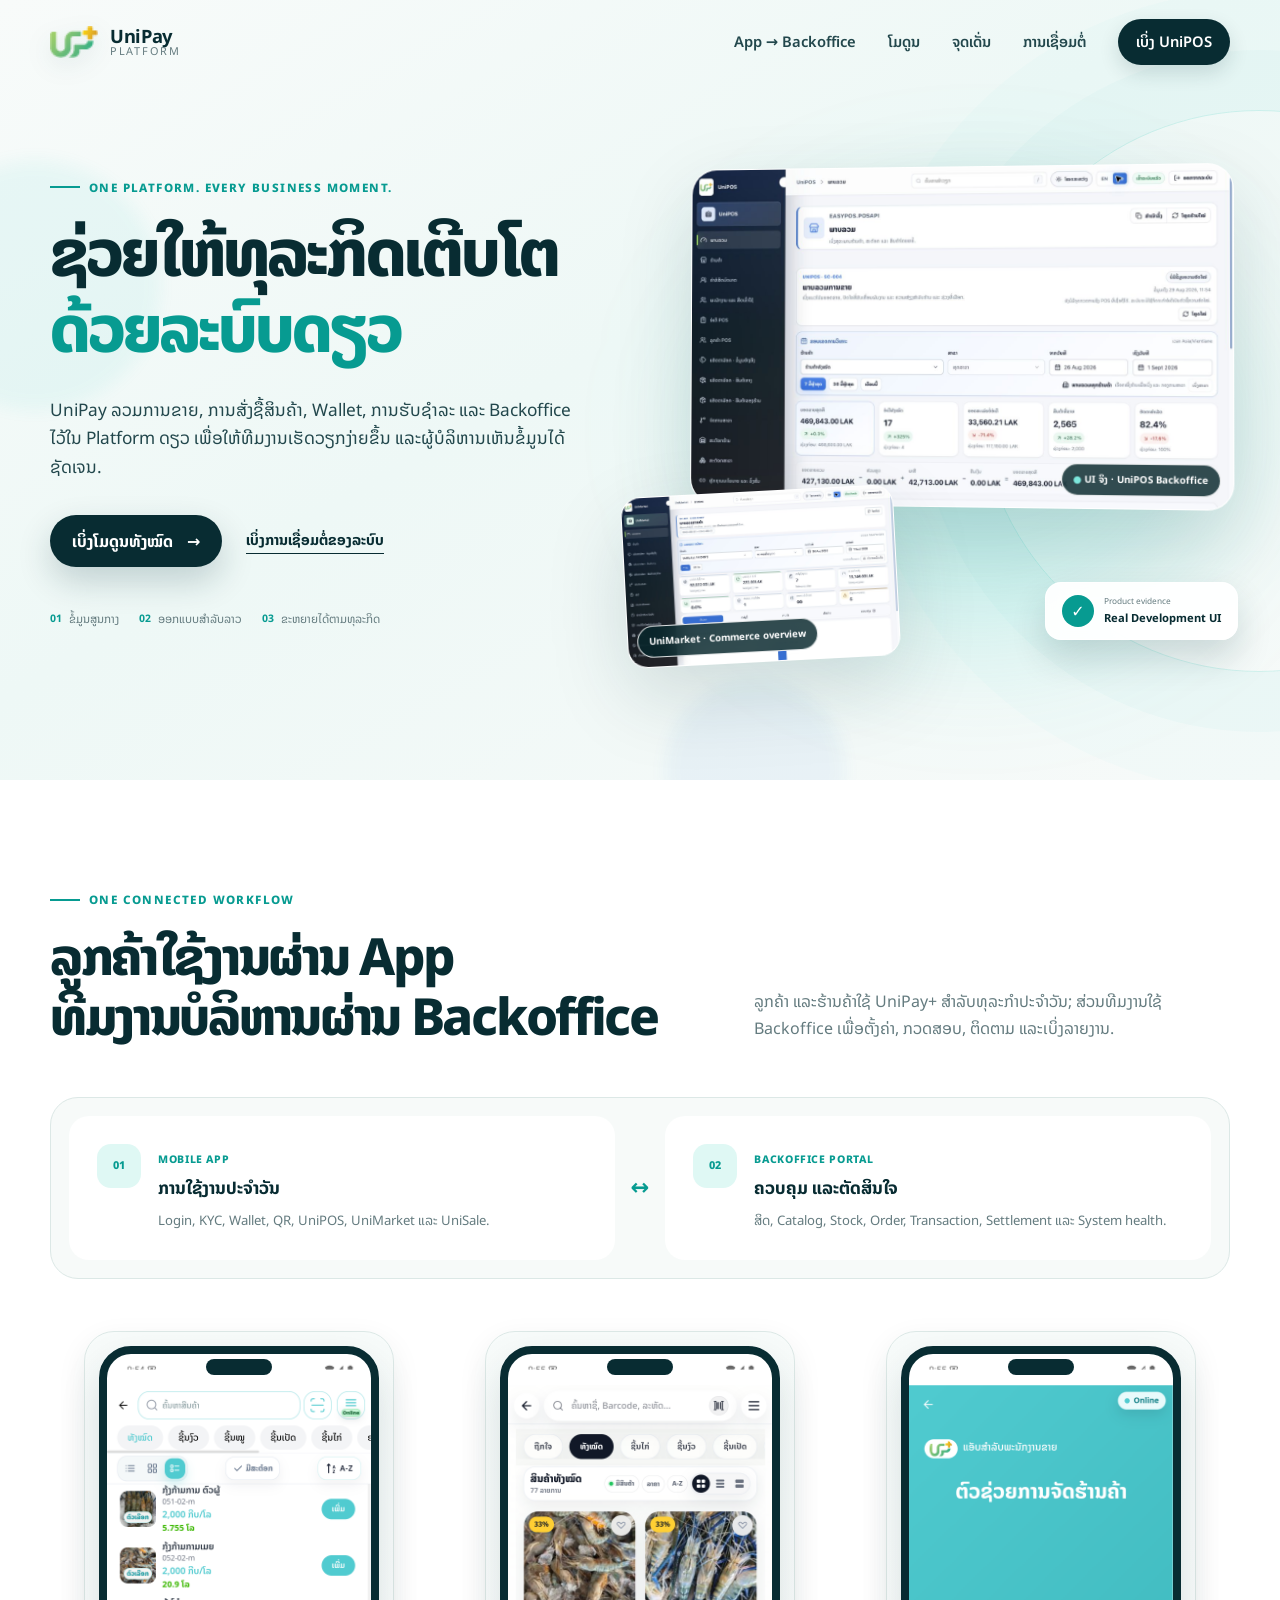
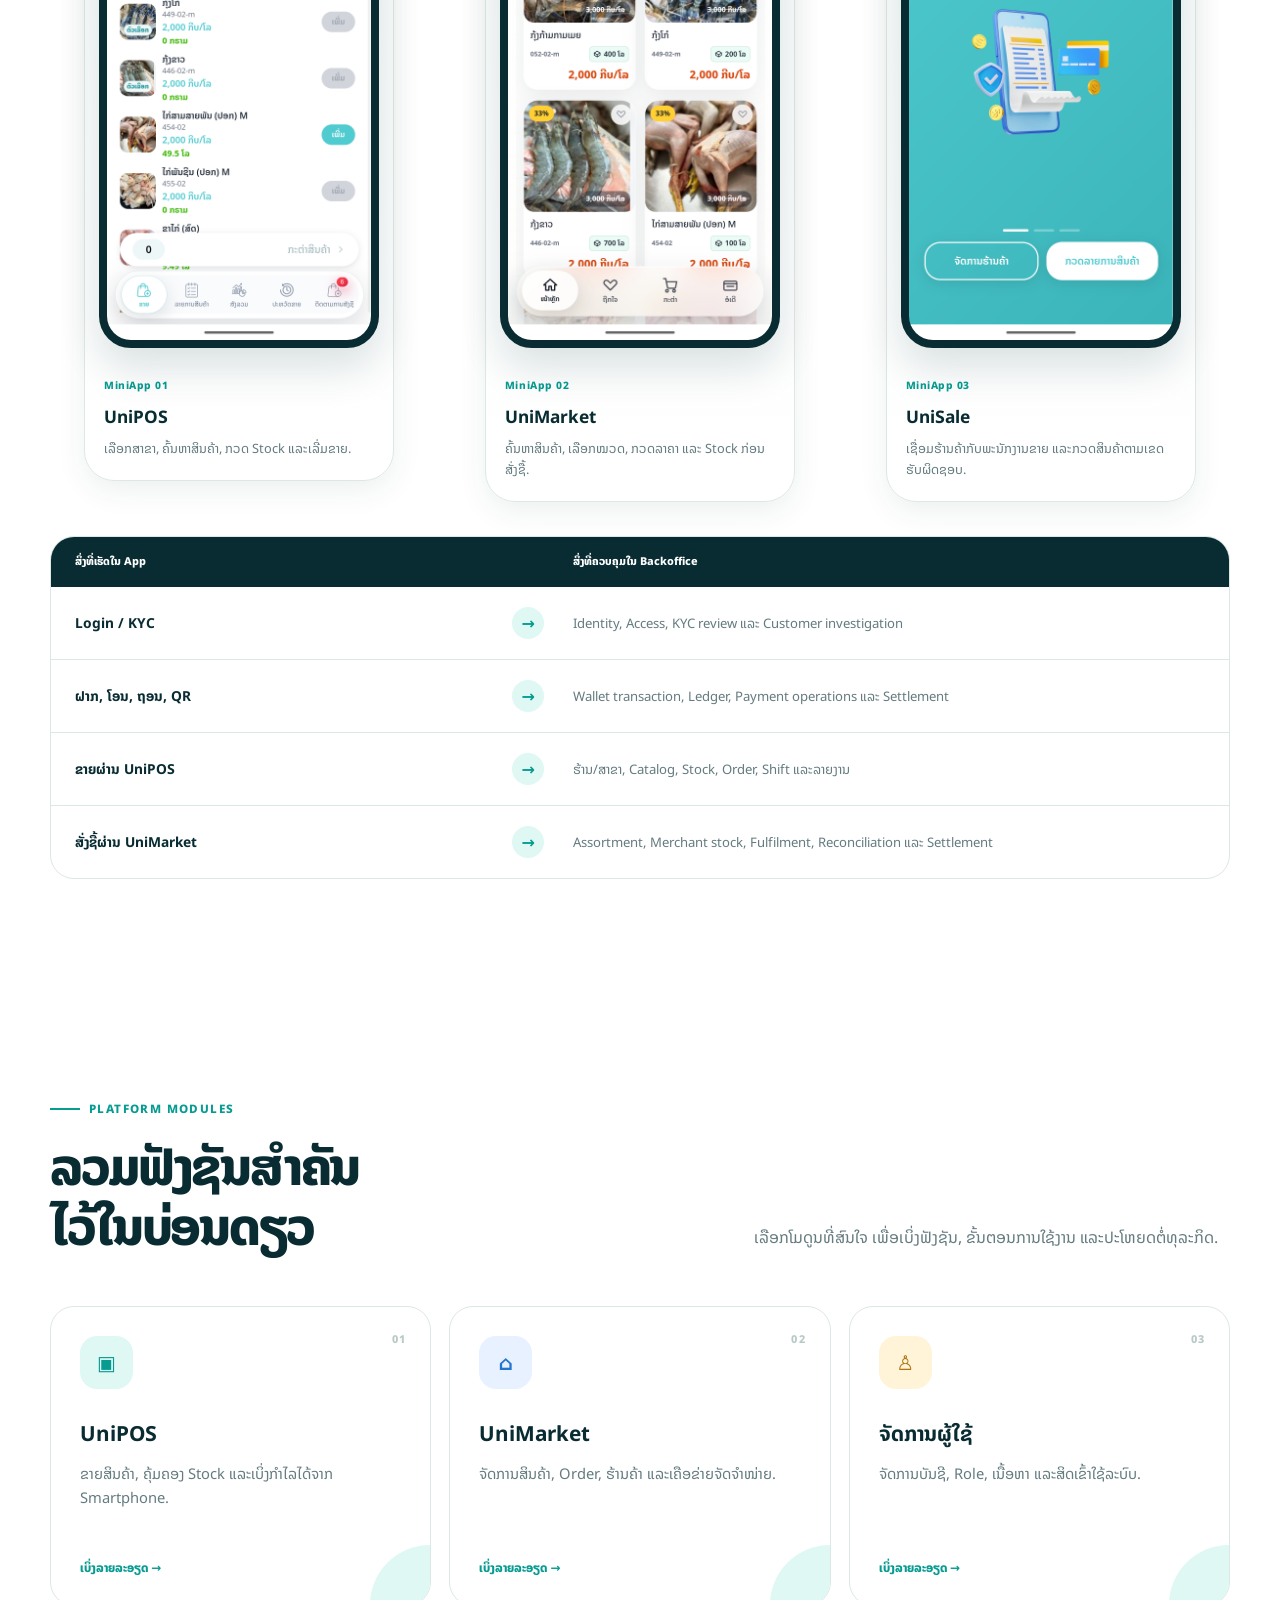
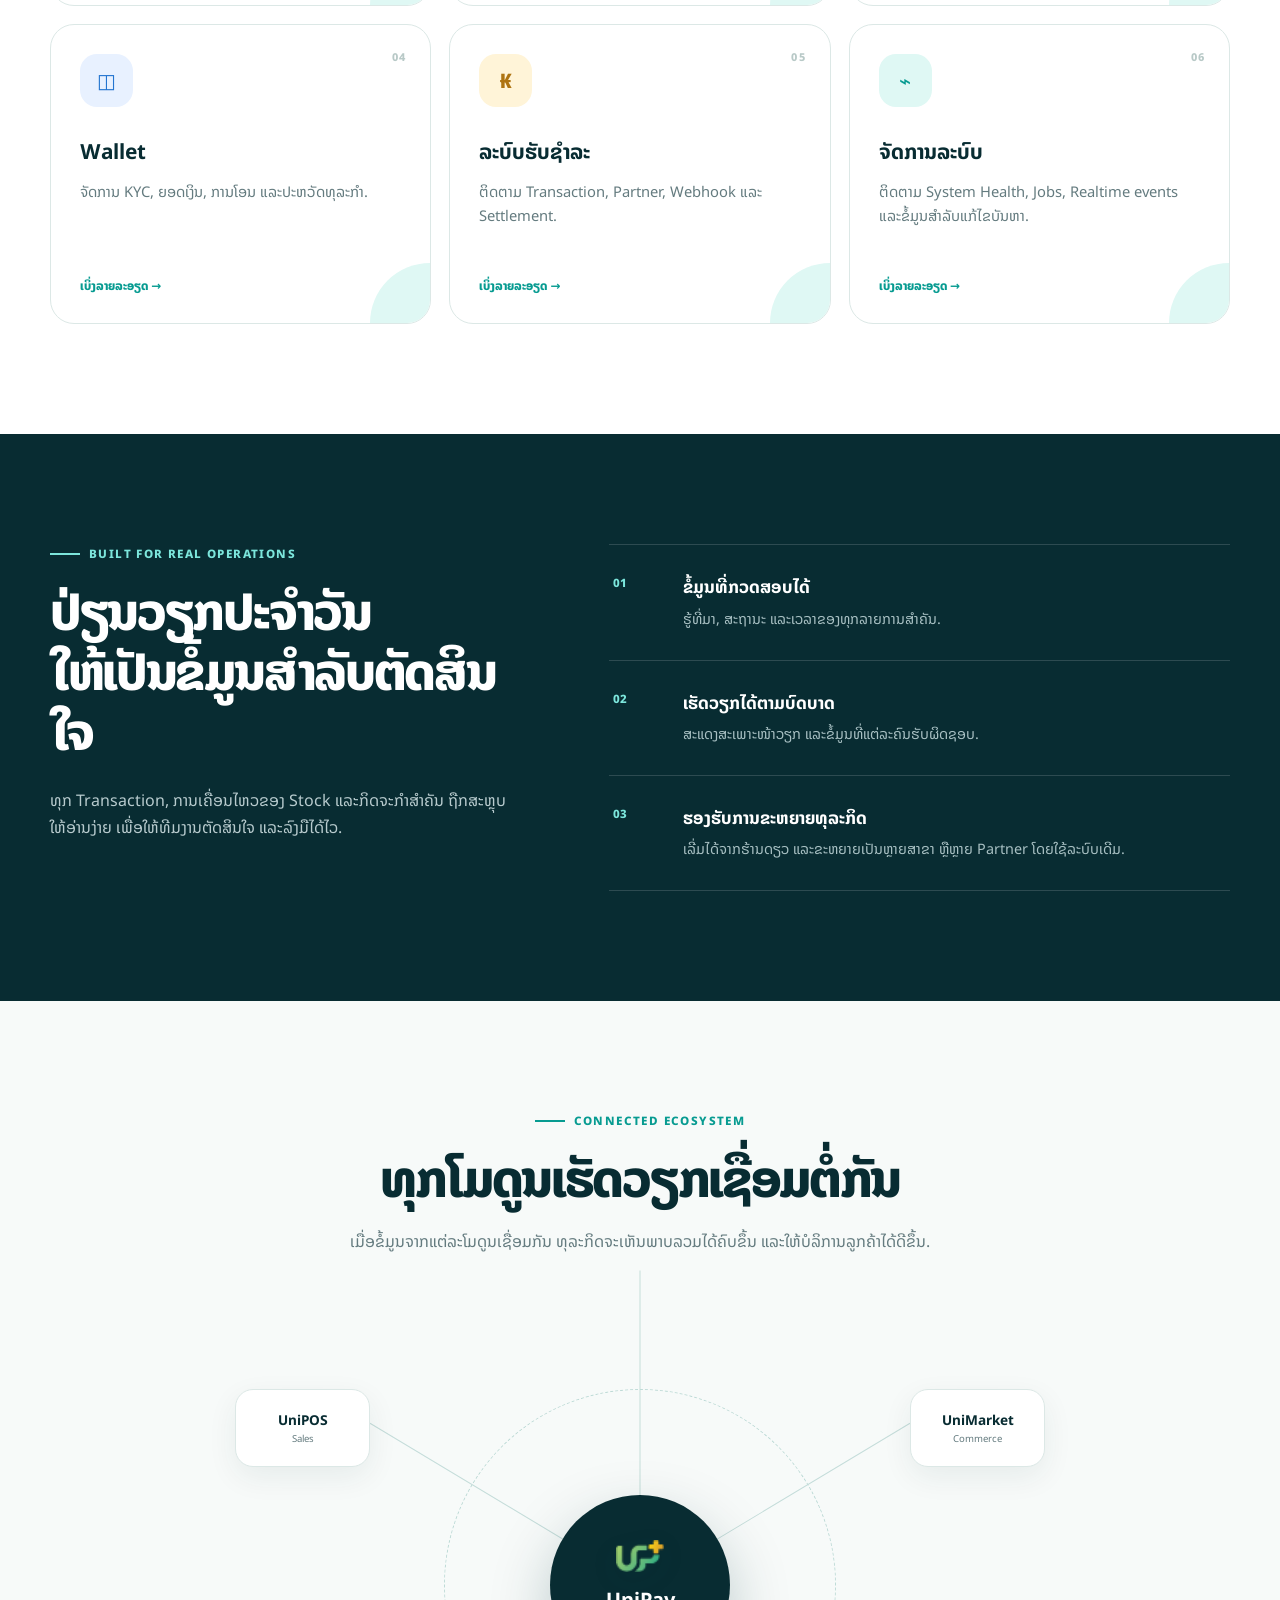
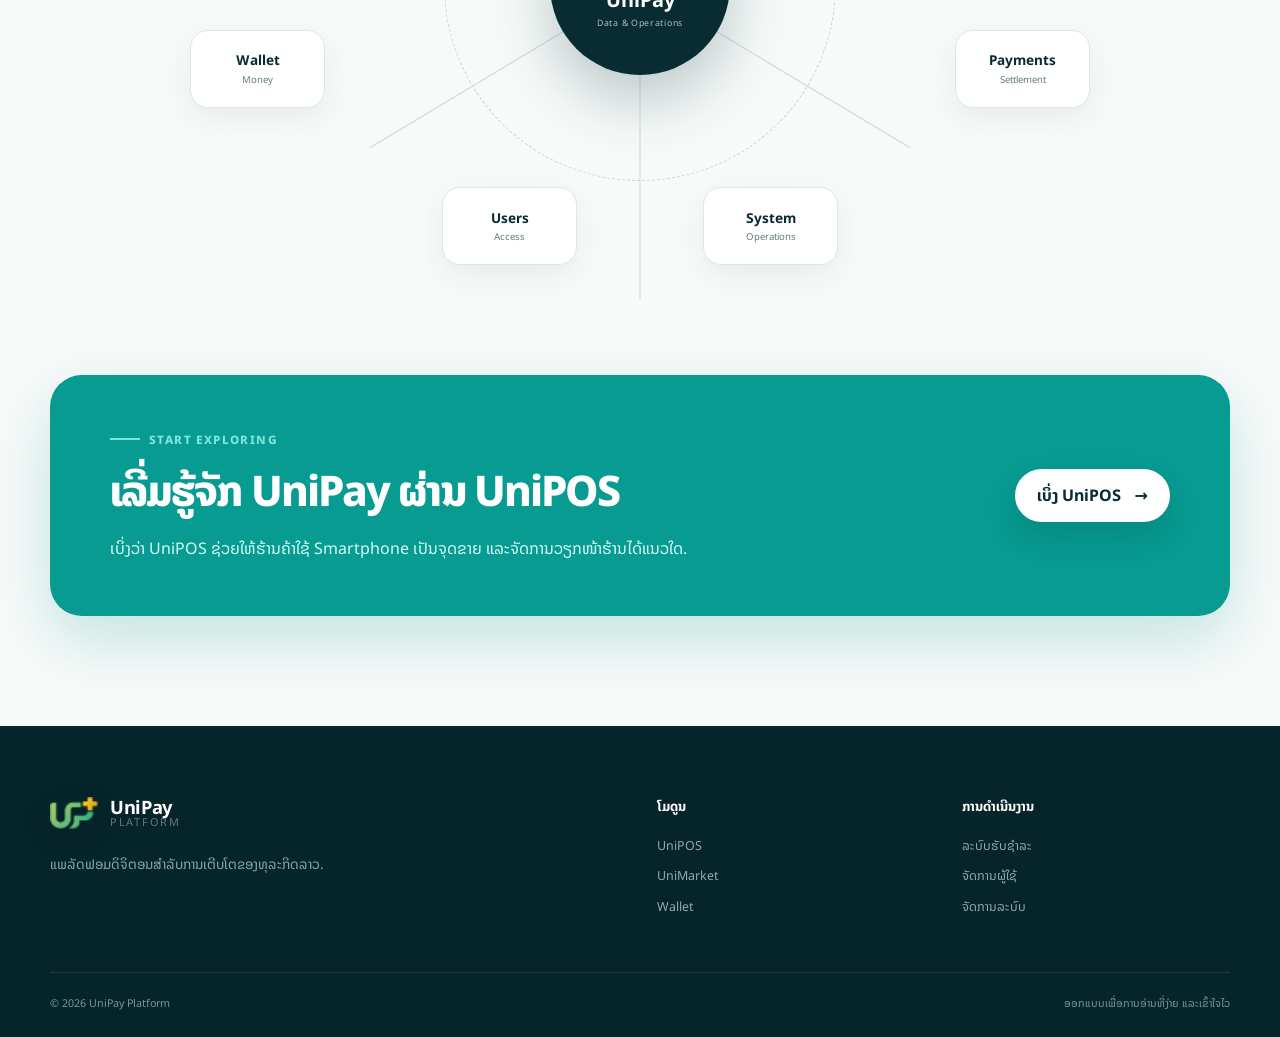
==== commit 570c37a8: "Refine Lao marketing copy for clarity" ====
--- a/index.html
+++ b/index.html
@@ -5,7 +5,7 @@
   <meta name="viewport" content="width=device-width, initial-scale=1.0" />
   <meta name="description" content="ຮູ້ຈັກ UniPay Platform — ແພລັດຟອມທີ່ເຊື່ອມການຂາຍ, ຕະຫຼາດ, Wallet ແລະການຮັບຊຳລະເຂົ້າໃນລະບົບດຽວ." />
   <meta name="theme-color" content="#07343a" />
-  <title>UniPay Platform — ເຕີບໂຕທຸລະກິດໃນລະບົບດຽວ</title>
+  <title>UniPay Platform — ລະບົບດຽວສຳລັບທຸລະກິດທີ່ຕ້ອງການເຕີບໂຕ</title>
   <link rel="icon" href="./assets/unipay-brand.png" type="image/png" />
   <link rel="preconnect" href="https://fonts.googleapis.com" />
   <link rel="preconnect" href="https://fonts.gstatic.com" crossorigin />
@@ -25,8 +25,8 @@
         <a href="#workflow">App → Backoffice</a>
         <a href="#modules">ໂມດູນ</a>
         <a href="#why">ຈຸດເດັ່ນ</a>
-        <a href="#ecosystem">ລະບົບນິເວດ</a>
-        <a class="nav-cta" href="./modules/unipos/">ສຳຫຼວດ UniPOS</a>
+        <a href="#ecosystem">ການເຊື່ອມຕໍ່</a>
+        <a class="nav-cta" href="./modules/unipos/">ເບິ່ງ UniPOS</a>
       </nav>
     </div>
   </header>
@@ -37,11 +37,11 @@
       <div class="container hero-grid">
         <div class="hero-copy reveal">
           <p class="eyebrow"><span></span> One platform. Every business moment.</p>
-          <h1>ເຕີບໂຕທຸລະກິດ<br /><em>ໃນລະບົບດຽວ</em></h1>
-          <p class="hero-lead">UniPay ເຊື່ອມການຂາຍ, ການຄ້າອອນລາຍ, Wallet, ການຮັບຊຳລະ ແລະການບໍລິຫານຫຼັງບ້ານ ໃຫ້ທຸລະກິດເຮັດວຽກໄດ້ງ່າຍ ແລະເຫັນພາບລວມໄດ້ຊັດເຈນ.</p>
+          <h1>ຊ່ວຍໃຫ້ທຸລະກິດເຕີບໂຕ<br /><em>ດ້ວຍລະບົບດຽວ</em></h1>
+          <p class="hero-lead">UniPay ລວມການຂາຍ, ການສັ່ງຊື້ສິນຄ້າ, Wallet, ການຮັບຊຳລະ ແລະ Backoffice ໄວ້ໃນ Platform ດຽວ ເພື່ອໃຫ້ທີມງານເຮັດວຽກງ່າຍຂຶ້ນ ແລະຜູ້ບໍລິຫານເຫັນຂໍ້ມູນໄດ້ຊັດເຈນ.</p>
           <div class="hero-actions">
             <a class="button button-primary" href="#modules">ເບິ່ງໂມດູນທັງໝົດ <span>→</span></a>
-            <a class="text-link" href="#ecosystem">ເບິ່ງວິທີທີ່ລະບົບເຊື່ອມຕໍ່ກັນ</a>
+            <a class="text-link" href="#ecosystem">ເບິ່ງການເຊື່ອມຕໍ່ຂອງລະບົບ</a>
           </div>
           <div class="hero-proof" aria-label="ຈຸດເດັ່ນ">
             <span><b>01</b> ຂໍ້ມູນສູນກາງ</span><span><b>02</b> ອອກແບບສຳລັບລາວ</span><span><b>03</b> ຂະຫຍາຍໄດ້ຕາມທຸລະກິດ</span>
@@ -66,20 +66,20 @@
     <section id="workflow" class="section app-workflow-section">
       <div class="container">
         <div class="section-heading reveal">
-          <div><p class="eyebrow"><span></span> One connected workflow</p><h2>ຜູ້ໃຊ້ເຮັດວຽກໃນແອັບ<br />ທີມງານຄວບຄຸມຜ່ານ Backoffice</h2></div>
-          <p>UniPay+ ເປັນຈຸດສຳຜັດສຳລັບລູກຄ້າ ແລະຮ້ານຄ້າ; Backoffice ເປັນສູນກາງສຳລັບກຳນົດຄ່າ, ກວດສອບ, ຕິດຕາມ ແລະສະຫຼຸບຜົນ.</p>
+          <div><p class="eyebrow"><span></span> One connected workflow</p><h2>ລູກຄ້າໃຊ້ງານຜ່ານ App<br />ທີມງານບໍລິຫານຜ່ານ Backoffice</h2></div>
+          <p>ລູກຄ້າ ແລະຮ້ານຄ້າໃຊ້ UniPay+ ສຳລັບທຸລະກຳປະຈຳວັນ; ສ່ວນທີມງານໃຊ້ Backoffice ເພື່ອຕັ້ງຄ່າ, ກວດສອບ, ຕິດຕາມ ແລະເບິ່ງລາຍງານ.</p>
         </div>
 
         <div class="surface-switch reveal" aria-label="ສອງພື້ນທີ່ການໃຊ້ງານ">
-          <article><span>01</span><div><small>Mobile App</small><h3>ລົງມືເຮັດວຽກ</h3><p>Login, KYC, Wallet, QR, UniPOS, UniMarket ແລະ UniSale.</p></div></article>
+          <article><span>01</span><div><small>Mobile App</small><h3>ການໃຊ້ງານປະຈຳວັນ</h3><p>Login, KYC, Wallet, QR, UniPOS, UniMarket ແລະ UniSale.</p></div></article>
           <div class="surface-arrow" aria-hidden="true">↔</div>
           <article><span>02</span><div><small>Backoffice Portal</small><h3>ຄວບຄຸມ ແລະຕັດສິນໃຈ</h3><p>ສິດ, Catalog, Stock, Order, Transaction, Settlement ແລະ System health.</p></div></article>
         </div>
 
         <div class="app-phone-gallery">
-          <figure class="app-phone reveal"><div class="phone-screen"><img src="./assets/images/app/unipos-catalog.png" alt="UI ຈິງຂອງ UniPOS ໃນແອັບ" width="1080" height="2400" loading="lazy" /></div><figcaption><span>MiniApp 01</span><h3>UniPOS</h3><p>ເລືອກສາຂາ, ຄົ້ນຫາສິນຄ້າ, ເບິ່ງ stock ແລະເລີ່ມການຂາຍ.</p></figcaption></figure>
-          <figure class="app-phone reveal delay-1"><div class="phone-screen"><img src="./assets/images/app/unimarket-catalog.png" alt="UI ຈິງຂອງ UniMarket ໃນແອັບ" width="1080" height="2400" loading="lazy" /></div><figcaption><span>MiniApp 02</span><h3>UniMarket</h3><p>ຄົ້ນຫາ, ກອງໝວດ, ເບິ່ງລາຄາ/stock ແລະສ້າງອໍເດີ.</p></figcaption></figure>
-          <figure class="app-phone reveal delay-2"><div class="phone-screen"><img src="./assets/images/app/unisale-intro.png" alt="UI ຈິງຂອງ UniSale ໃນແອັບ" width="1080" height="2400" loading="lazy" /></div><figcaption><span>MiniApp 03</span><h3>UniSale</h3><p>ຜູກຮ້ານກັບພະນັກງານຂາຍ ແລະກວດລາຍການສິນຄ້າໃນພື້ນທີ່.</p></figcaption></figure>
+          <figure class="app-phone reveal"><div class="phone-screen"><img src="./assets/images/app/unipos-catalog.png" alt="UI ຈິງຂອງ UniPOS ໃນແອັບ" width="1080" height="2400" loading="lazy" /></div><figcaption><span>MiniApp 01</span><h3>UniPOS</h3><p>ເລືອກສາຂາ, ຄົ້ນຫາສິນຄ້າ, ກວດ Stock ແລະເລີ່ມຂາຍ.</p></figcaption></figure>
+          <figure class="app-phone reveal delay-1"><div class="phone-screen"><img src="./assets/images/app/unimarket-catalog.png" alt="UI ຈິງຂອງ UniMarket ໃນແອັບ" width="1080" height="2400" loading="lazy" /></div><figcaption><span>MiniApp 02</span><h3>UniMarket</h3><p>ຄົ້ນຫາສິນຄ້າ, ເລືອກໝວດ, ກວດລາຄາ ແລະ Stock ກ່ອນສັ່ງຊື້.</p></figcaption></figure>
+          <figure class="app-phone reveal delay-2"><div class="phone-screen"><img src="./assets/images/app/unisale-intro.png" alt="UI ຈິງຂອງ UniSale ໃນແອັບ" width="1080" height="2400" loading="lazy" /></div><figcaption><span>MiniApp 03</span><h3>UniSale</h3><p>ເຊື່ອມຮ້ານຄ້າກັບພະນັກງານຂາຍ ແລະກວດສິນຄ້າຕາມເຂດຮັບຜິດຊອບ.</p></figcaption></figure>
         </div>
 
         <div class="workflow-map reveal">
@@ -94,32 +94,32 @@
 
     <section id="modules" class="section modules-section">
       <div class="container">
-        <div class="section-heading reveal"><div><p class="eyebrow"><span></span> Platform modules</p><h2>ຄົບທຸກວຽກສຳຄັນ<br />ໃນບ່ອນດຽວ</h2></div><p>ເລືອກອ່ານຕາມໂມດູນ ແລະເຫັນວ່າແຕ່ລະສ່ວນຊ່ວຍທຸລະກິດໄດ້ແນວໃດ.</p></div>
+        <div class="section-heading reveal"><div><p class="eyebrow"><span></span> Platform modules</p><h2>ລວມຟັງຊັນສຳຄັນ<br />ໄວ້ໃນບ່ອນດຽວ</h2></div><p>ເລືອກໂມດູນທີ່ສົນໃຈ ເພື່ອເບິ່ງຟັງຊັນ, ຂັ້ນຕອນການໃຊ້ງານ ແລະປະໂຫຍດຕໍ່ທຸລະກິດ.</p></div>
         <div class="module-grid">
-          <a class="module-card reveal" href="./modules/unipos/"><span class="module-number">01</span><span class="module-icon mint">▣</span><h3>UniPOS</h3><p>ຂາຍໄວ, ຄຸ້ມຄອງສະຕ໋ອກ ແລະເຫັນກຳໄລຈາກ Smartphone.</p><span class="card-link">ສຳຫຼວດໂມດູນ →</span></a>
-          <a class="module-card reveal delay-1" href="./modules/unimarket/"><span class="module-number">02</span><span class="module-icon blue">⌂</span><h3>UniMarket</h3><p>ຈັດການການຄ້າ, ອໍເດີ, ຮ້ານ ແລະເຄືອຂ່າຍຂາຍສົ່ງ.</p><span class="card-link">ສຳຫຼວດໂມດູນ →</span></a>
-          <a class="module-card reveal delay-2" href="./modules/users/"><span class="module-number">03</span><span class="module-icon gold">♙</span><h3>ຈັດການຜູ້ໃຊ້</h3><p>ຄວບຄຸມບັນຊີ, ບົດບາດ, ເນື້ອຫາ ແລະສິດການເຂົ້າເຖິງ.</p><span class="card-link">ສຳຫຼວດໂມດູນ →</span></a>
-          <a class="module-card reveal" href="./modules/wallet/"><span class="module-number">04</span><span class="module-icon blue">◫</span><h3>Wallet</h3><p>ບໍລິຫານ KYC, ຍອດເງິນ, ການໂອນ ແລະປະຫວັດບັນຊີ.</p><span class="card-link">ສຳຫຼວດໂມດູນ →</span></a>
-          <a class="module-card reveal delay-1" href="./modules/payments/"><span class="module-number">05</span><span class="module-icon gold">₭</span><h3>ລະບົບຮັບຊຳລະ</h3><p>ຕິດຕາມທຸລະກຳ, Partner, Webhook ແລະການສະຫຼຸບຍອດ.</p><span class="card-link">ສຳຫຼວດໂມດູນ →</span></a>
-          <a class="module-card reveal delay-2" href="./modules/system/"><span class="module-number">06</span><span class="module-icon mint">⌁</span><h3>ຈັດການລະບົບ</h3><p>ກວດສຸຂະພາບລະບົບ, Jobs, Realtime events ແລະການແກ້ໄຂບັນຫາ.</p><span class="card-link">ສຳຫຼວດໂມດູນ →</span></a>
+          <a class="module-card reveal" href="./modules/unipos/"><span class="module-number">01</span><span class="module-icon mint">▣</span><h3>UniPOS</h3><p>ຂາຍສິນຄ້າ, ຄຸ້ມຄອງ Stock ແລະເບິ່ງກຳໄລໄດ້ຈາກ Smartphone.</p><span class="card-link">ເບິ່ງລາຍລະອຽດ →</span></a>
+          <a class="module-card reveal delay-1" href="./modules/unimarket/"><span class="module-number">02</span><span class="module-icon blue">⌂</span><h3>UniMarket</h3><p>ຈັດການສິນຄ້າ, Order, ຮ້ານຄ້າ ແລະເຄືອຂ່າຍຈັດຈຳໜ່າຍ.</p><span class="card-link">ເບິ່ງລາຍລະອຽດ →</span></a>
+          <a class="module-card reveal delay-2" href="./modules/users/"><span class="module-number">03</span><span class="module-icon gold">♙</span><h3>ຈັດການຜູ້ໃຊ້</h3><p>ຈັດການບັນຊີ, Role, ເນື້ອຫາ ແລະສິດເຂົ້າໃຊ້ລະບົບ.</p><span class="card-link">ເບິ່ງລາຍລະອຽດ →</span></a>
+          <a class="module-card reveal" href="./modules/wallet/"><span class="module-number">04</span><span class="module-icon blue">◫</span><h3>Wallet</h3><p>ຈັດການ KYC, ຍອດເງິນ, ການໂອນ ແລະປະຫວັດທຸລະກຳ.</p><span class="card-link">ເບິ່ງລາຍລະອຽດ →</span></a>
+          <a class="module-card reveal delay-1" href="./modules/payments/"><span class="module-number">05</span><span class="module-icon gold">₭</span><h3>ລະບົບຮັບຊຳລະ</h3><p>ຕິດຕາມ Transaction, Partner, Webhook ແລະ Settlement.</p><span class="card-link">ເບິ່ງລາຍລະອຽດ →</span></a>
+          <a class="module-card reveal delay-2" href="./modules/system/"><span class="module-number">06</span><span class="module-icon mint">⌁</span><h3>ຈັດການລະບົບ</h3><p>ຕິດຕາມ System Health, Jobs, Realtime events ແລະຂໍ້ມູນສຳລັບແກ້ໄຂບັນຫາ.</p><span class="card-link">ເບິ່ງລາຍລະອຽດ →</span></a>
         </div>
       </div>
     </section>
 
     <section id="why" class="section why-section">
       <div class="container why-grid">
-        <div class="why-copy reveal"><p class="eyebrow light"><span></span> Built for real operations</p><h2>ຈາກວຽກປະຈຳວັນ<br />ສູ່ການຕັດສິນໃຈທີ່ດີຂຶ້ນ</h2><p>ທຸກທຸລະກຳ, ສະຕ໋ອກ ແລະການເຄື່ອນໄຫວຖືກປ່ຽນເປັນພາບລວມທີ່ອ່ານງ່າຍ ເພື່ອໃຫ້ທີມງານລົງມືໄດ້ໄວ.</p></div>
+        <div class="why-copy reveal"><p class="eyebrow light"><span></span> Built for real operations</p><h2>ປ່ຽນວຽກປະຈຳວັນ<br />ໃຫ້ເປັນຂໍ້ມູນສຳລັບຕັດສິນໃຈ</h2><p>ທຸກ Transaction, ການເຄື່ອນໄຫວຂອງ Stock ແລະກິດຈະກຳສຳຄັນ ຖືກສະຫຼຸບໃຫ້ອ່ານງ່າຍ ເພື່ອໃຫ້ທີມງານຕັດສິນໃຈ ແລະລົງມືໄດ້ໄວ.</p></div>
         <div class="why-list">
           <article class="reveal"><span>01</span><div><h3>ຂໍ້ມູນທີ່ກວດສອບໄດ້</h3><p>ຮູ້ທີ່ມາ, ສະຖານະ ແລະເວລາຂອງທຸກລາຍການສຳຄັນ.</p></div></article>
           <article class="reveal delay-1"><span>02</span><div><h3>ເຮັດວຽກໄດ້ຕາມບົດບາດ</h3><p>ສະແດງສະເພາະໜ້າວຽກ ແລະຂໍ້ມູນທີ່ແຕ່ລະຄົນຮັບຜິດຊອບ.</p></div></article>
-          <article class="reveal delay-2"><span>03</span><div><h3>ເຕີບໄດ້ໂດຍບໍ່ປ່ຽນລະບົບ</h3><p>ເລີ່ມຈາກຮ້ານດຽວ ແລະຂະຫຍາຍໄປຫາຫຼາຍສາຂາ ຫຼືຫຼາຍ Partner.</p></div></article>
+          <article class="reveal delay-2"><span>03</span><div><h3>ຮອງຮັບການຂະຫຍາຍທຸລະກິດ</h3><p>ເລີ່ມໄດ້ຈາກຮ້ານດຽວ ແລະຂະຫຍາຍເປັນຫຼາຍສາຂາ ຫຼືຫຼາຍ Partner ໂດຍໃຊ້ລະບົບເດີມ.</p></div></article>
         </div>
       </div>
     </section>
 
     <section id="ecosystem" class="section ecosystem-section">
       <div class="container">
-        <div class="section-heading centered reveal"><div><p class="eyebrow"><span></span> Connected ecosystem</p><h2>ຫຼາຍໂມດູນ ແຕ່ເປັນປະສົບການດຽວ</h2></div><p>ເມື່ອແຕ່ລະສ່ວນເຊື່ອມຕໍ່ກັນ ທຸລະກິດຈະເຫັນຂໍ້ມູນໄດ້ຄົບກວ່າ ແລະບໍລິການລູກຄ້າໄດ້ດີກວ່າ.</p></div>
+        <div class="section-heading centered reveal"><div><p class="eyebrow"><span></span> Connected ecosystem</p><h2>ທຸກໂມດູນເຮັດວຽກເຊື່ອມຕໍ່ກັນ</h2></div><p>ເມື່ອຂໍ້ມູນຈາກແຕ່ລະໂມດູນເຊື່ອມກັນ ທຸລະກິດຈະເຫັນພາບລວມໄດ້ຄົບຂຶ້ນ ແລະໃຫ້ບໍລິການລູກຄ້າໄດ້ດີຂຶ້ນ.</p></div>
         <div class="ecosystem-map reveal">
           <div class="eco-line line-a"></div><div class="eco-line line-b"></div><div class="eco-line line-c"></div>
           <div class="eco-core"><span class="brand-mark"><i></i><i></i><i></i></span><strong>UniPay</strong><small>Data & Operations</small></div>
@@ -133,7 +133,7 @@
       </div>
     </section>
 
-    <section class="cta-section"><div class="container"><div class="cta-card reveal"><div><p class="eyebrow light"><span></span> Start exploring</p><h2>ເລີ່ມຈາກໂມດູນທີ່ຢູ່ໃກ້ກັບລູກຄ້າທີ່ສຸດ</h2><p>ຄົ້ນພົບວ່າ UniPOS ປ່ຽນ Smartphone ໃຫ້ກາຍເປັນຈຸດຂາຍຄົບວົງຈອນໄດ້ແນວໃດ.</p></div><a class="button button-light" href="./modules/unipos/">ເຂົ້າເບິ່ງ UniPOS <span>→</span></a></div></div></section>
+    <section class="cta-section"><div class="container"><div class="cta-card reveal"><div><p class="eyebrow light"><span></span> Start exploring</p><h2>ເລີ່ມຮູ້ຈັກ UniPay ຜ່ານ UniPOS</h2><p>ເບິ່ງວ່າ UniPOS ຊ່ວຍໃຫ້ຮ້ານຄ້າໃຊ້ Smartphone ເປັນຈຸດຂາຍ ແລະຈັດການວຽກໜ້າຮ້ານໄດ້ແນວໃດ.</p></div><a class="button button-light" href="./modules/unipos/">ເບິ່ງ UniPOS <span>→</span></a></div></div></section>
   </main>
 
   <footer class="site-footer"><div class="container footer-grid"><div><a class="brand footer-brand" href="./"><span class="brand-mark"><i></i><i></i><i></i></span><span><strong>UniPay</strong><small>Platform</small></span></a><p>ແພລັດຟອມດິຈິຕອນສຳລັບການເຕີບໂຕຂອງທຸລະກິດລາວ.</p></div><div><strong>ໂມດູນ</strong><a href="./modules/unipos/">UniPOS</a><a href="./modules/unimarket/">UniMarket</a><a href="./modules/wallet/">Wallet</a></div><div><strong>ການດຳເນີນງານ</strong><a href="./modules/payments/">ລະບົບຮັບຊຳລະ</a><a href="./modules/users/">ຈັດການຜູ້ໃຊ້</a><a href="./modules/system/">ຈັດການລະບົບ</a></div></div><div class="container footer-bottom"><span>© <span data-year></span> UniPay Platform</span><span>ອອກແບບເພື່ອການອ່ານທີ່ງ່າຍ ແລະເຂົ້າໃຈໄວ</span></div></footer>
--- a/assets/css/styles.css
+++ b/assets/css/styles.css
@@ -161,10 +161,10 @@
 .surface-switch p { margin: 0; color: var(--muted); font-size: .82rem; }
 .surface-arrow { display: grid; place-items: center; color: var(--mint-dark); font-size: 1.4rem; font-weight: 800; }
 .app-phone-gallery { display: grid; grid-template-columns: repeat(3, 1fr); gap: 22px; align-items: start; }
-.app-phone { margin: 0; padding: 18px; border: 1px solid var(--line); border-radius: 30px; background: linear-gradient(180deg, #f7fbfa, #fff); box-shadow: var(--shadow-sm); }
-.phone-screen { position: relative; display: block; overflow: hidden; aspect-ratio: 9 / 14.5; border: 8px solid var(--ink); border-radius: 28px; background: #fff; box-shadow: 0 20px 40px rgba(7,52,58,.14); }
+.app-phone { width: min(100%, 310px); margin: 0; padding: 14px; justify-self: center; border: 1px solid var(--line); border-radius: 30px; background: linear-gradient(180deg, #f7fbfa, #fff); box-shadow: var(--shadow-sm); }
+.phone-screen { position: relative; display: block; overflow: hidden; border: 8px solid var(--ink); border-radius: 32px; background: var(--ink); box-shadow: 0 20px 40px rgba(7,52,58,.14); }
 .phone-screen::before { content: ""; position: absolute; width: 66px; height: 16px; left: 50%; top: 5px; z-index: 2; border-radius: 20px; background: var(--ink); transform: translateX(-50%); }
-.phone-screen img { width: 100%; height: 100%; object-fit: cover; object-position: top; transition: transform .4s ease; }
+.phone-screen img { width: 100%; height: auto; display: block; aspect-ratio: 9 / 20; object-fit: contain; object-position: top; transition: transform .4s ease; }
 .app-phone:hover .phone-screen img { transform: scale(1.012); }
 .app-phone figcaption { padding: 22px 5px 7px; }
 .app-phone figcaption > span { color: var(--mint-dark); font-size: .64rem; font-weight: 800; letter-spacing: .05em; }
@@ -299,8 +299,8 @@
 .proof-strip p { margin: 0; color: var(--ink-2); font-size: .88rem; }
 
 .app-evidence-section { padding: 105px 0; background: linear-gradient(180deg, #fff, var(--paper)); }
-.module-app-gallery { display: grid; grid-template-columns: repeat(2, minmax(0, 380px)); justify-content: center; gap: 24px; }
-.module-app-gallery:has(.app-phone:only-child) { grid-template-columns: minmax(0, 390px); }
+.module-app-gallery { display: grid; grid-template-columns: repeat(2, minmax(0, 300px)); justify-content: center; gap: 34px; }
+.module-app-gallery:has(.app-phone:only-child) { grid-template-columns: minmax(0, 300px); }
 .module-workflow-map { max-width: 980px; margin: 36px auto 0; box-shadow: var(--shadow-sm); }
 .module-workflow-map .workflow-head, .module-workflow-map article { grid-template-columns: minmax(180px, .8fr) 45px minmax(260px, 1.2fr); }
 .module-workflow-map i { color: var(--module-color, var(--mint-dark)); background: var(--module-soft, var(--mint-soft)); }
@@ -314,9 +314,9 @@
 .role-card-head > span { color: #7ce6dc; font-size: .7rem; font-weight: 800; }
 .role-card-head b { padding: 7px 11px; border: 1px solid rgba(124,230,220,.28); border-radius: 999px; color: #7ce6dc; background: rgba(124,230,220,.08); font-size: .66rem; letter-spacing: .08em; }
 .role-card h3 { margin: 38px 0 0; color: #fff; font-size: 1.2rem; }
-.role-ui { margin: 22px 0; overflow: hidden; border: 1px solid rgba(255,255,255,.14); border-radius: 20px; background: #fff; }
-.role-ui a { display: block; overflow: hidden; aspect-ratio: 9 / 14; background: #eaf0ef; }
-.role-ui img { width: 100%; height: 100%; object-fit: cover; object-position: bottom; transition: transform .4s ease; }
+.role-ui { width: min(100%, 260px); margin: 22px auto; overflow: hidden; border: 1px solid rgba(255,255,255,.14); border-radius: 28px; background: #fff; }
+.role-ui a { display: block; overflow: hidden; border: 7px solid #071f24; border-radius: 27px 27px 0 0; background: #071f24; }
+.role-ui img { width: 100%; height: auto; display: block; aspect-ratio: 9 / 20; object-fit: contain; object-position: top; transition: transform .4s ease; }
 .role-ui:hover img { transform: scale(1.015); }
 .role-ui figcaption { padding: 15px 16px 17px; border-top: 1px solid var(--line); background: #fff; }
 .role-ui figcaption span { color: var(--module-color, var(--mint-dark)); font-size: .62rem; font-weight: 800; letter-spacing: .06em; }
@@ -384,7 +384,7 @@
   .module-window, .hero-ui { max-width: 720px; margin: 0 auto; transform: none; }
   .capability-groups { grid-template-columns: 1fr; }
   .role-grid { grid-template-columns: 1fr; }
-  .role-ui { width: min(100%, 420px); margin-inline: auto; }
+  .role-ui { width: min(100%, 260px); margin-inline: auto; }
   .capability-group h3 { min-height: 0; }
   .app-phone-gallery { grid-template-columns: repeat(3, 1fr); gap: 14px; }
   .app-phone { padding: 12px; border-radius: 22px; }
@@ -454,7 +454,7 @@
   .surface-switch { grid-template-columns: 1fr; }
   .surface-arrow { height: 26px; transform: rotate(90deg); }
   .app-phone-gallery, .module-app-gallery { grid-template-columns: 1fr; }
-  .app-phone { width: min(100%, 390px); margin-inline: auto; }
+  .app-phone { width: min(100%, 310px); margin-inline: auto; }
   .workflow-head { display: none; }
   .workflow-map article, .module-workflow-map article { grid-template-columns: 1fr 34px; gap: 10px; }
   .workflow-map article strong, .module-workflow-map article strong { grid-column: 1; }
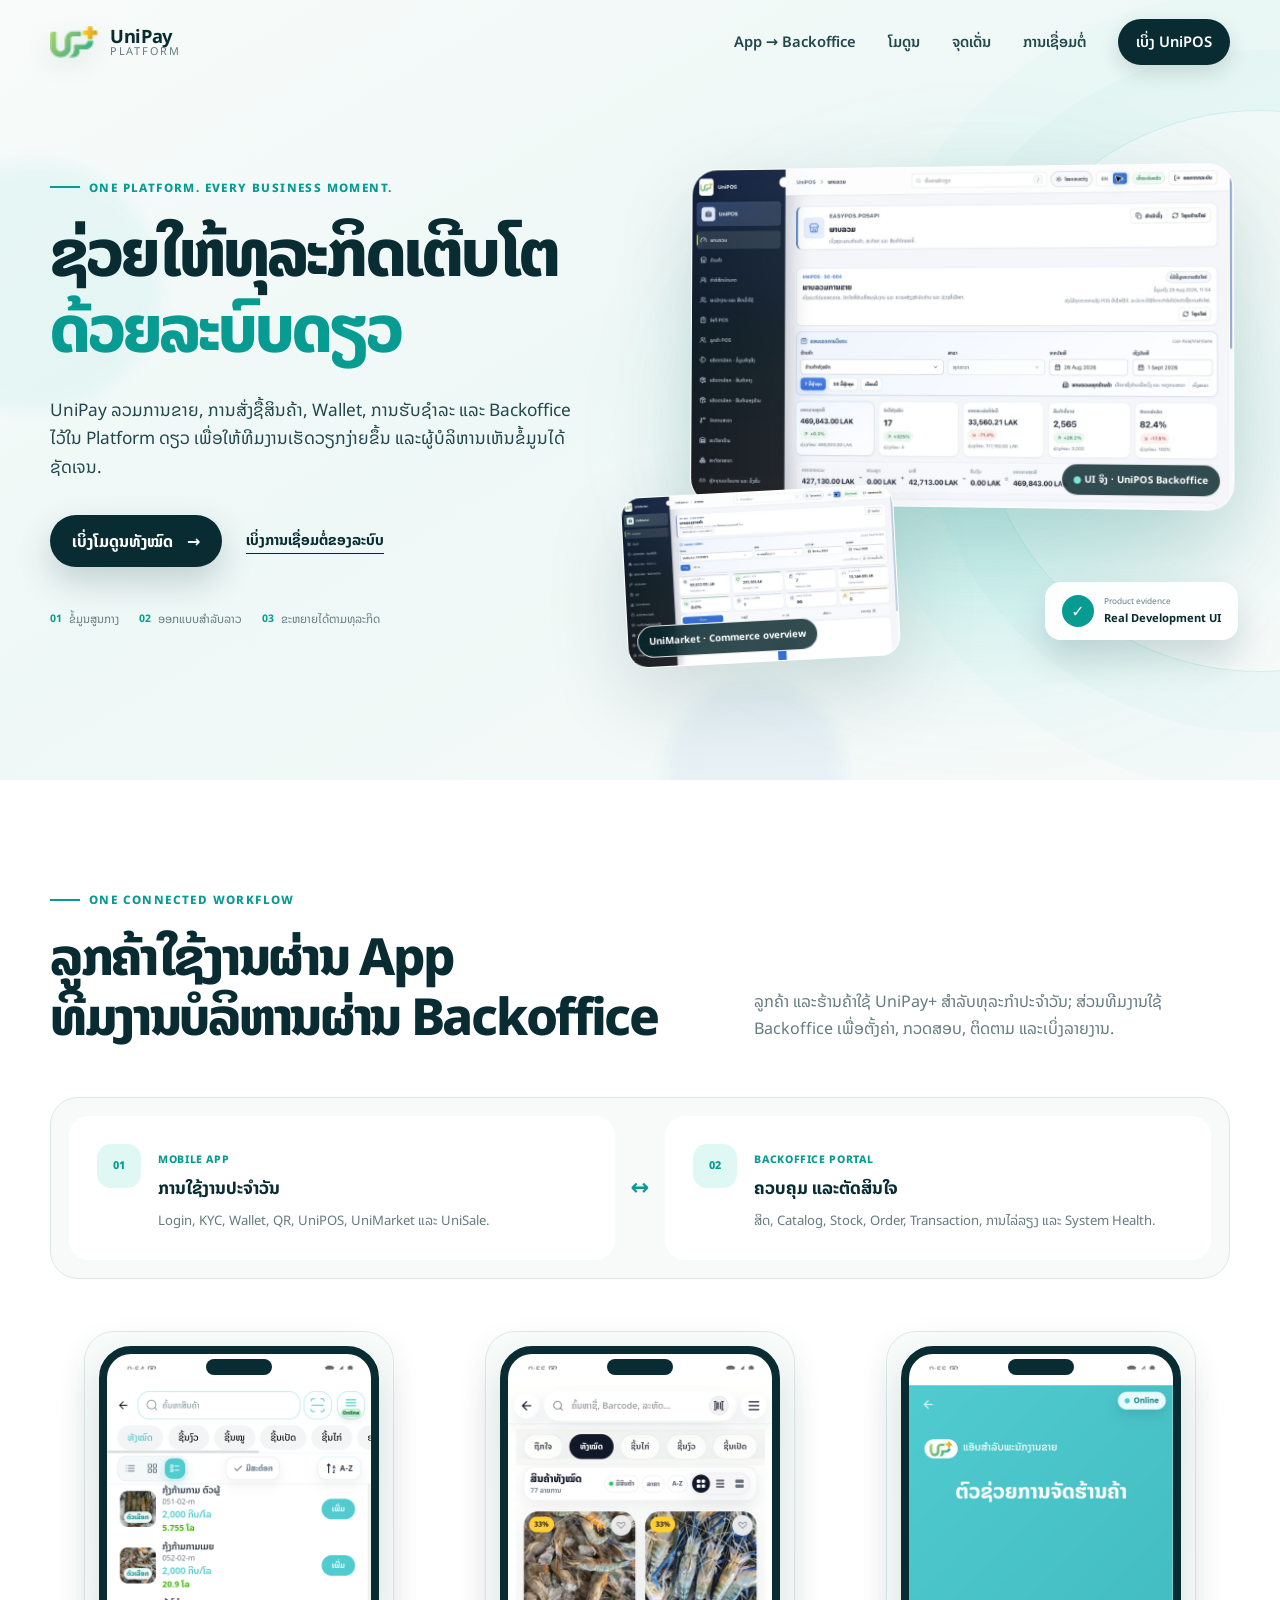
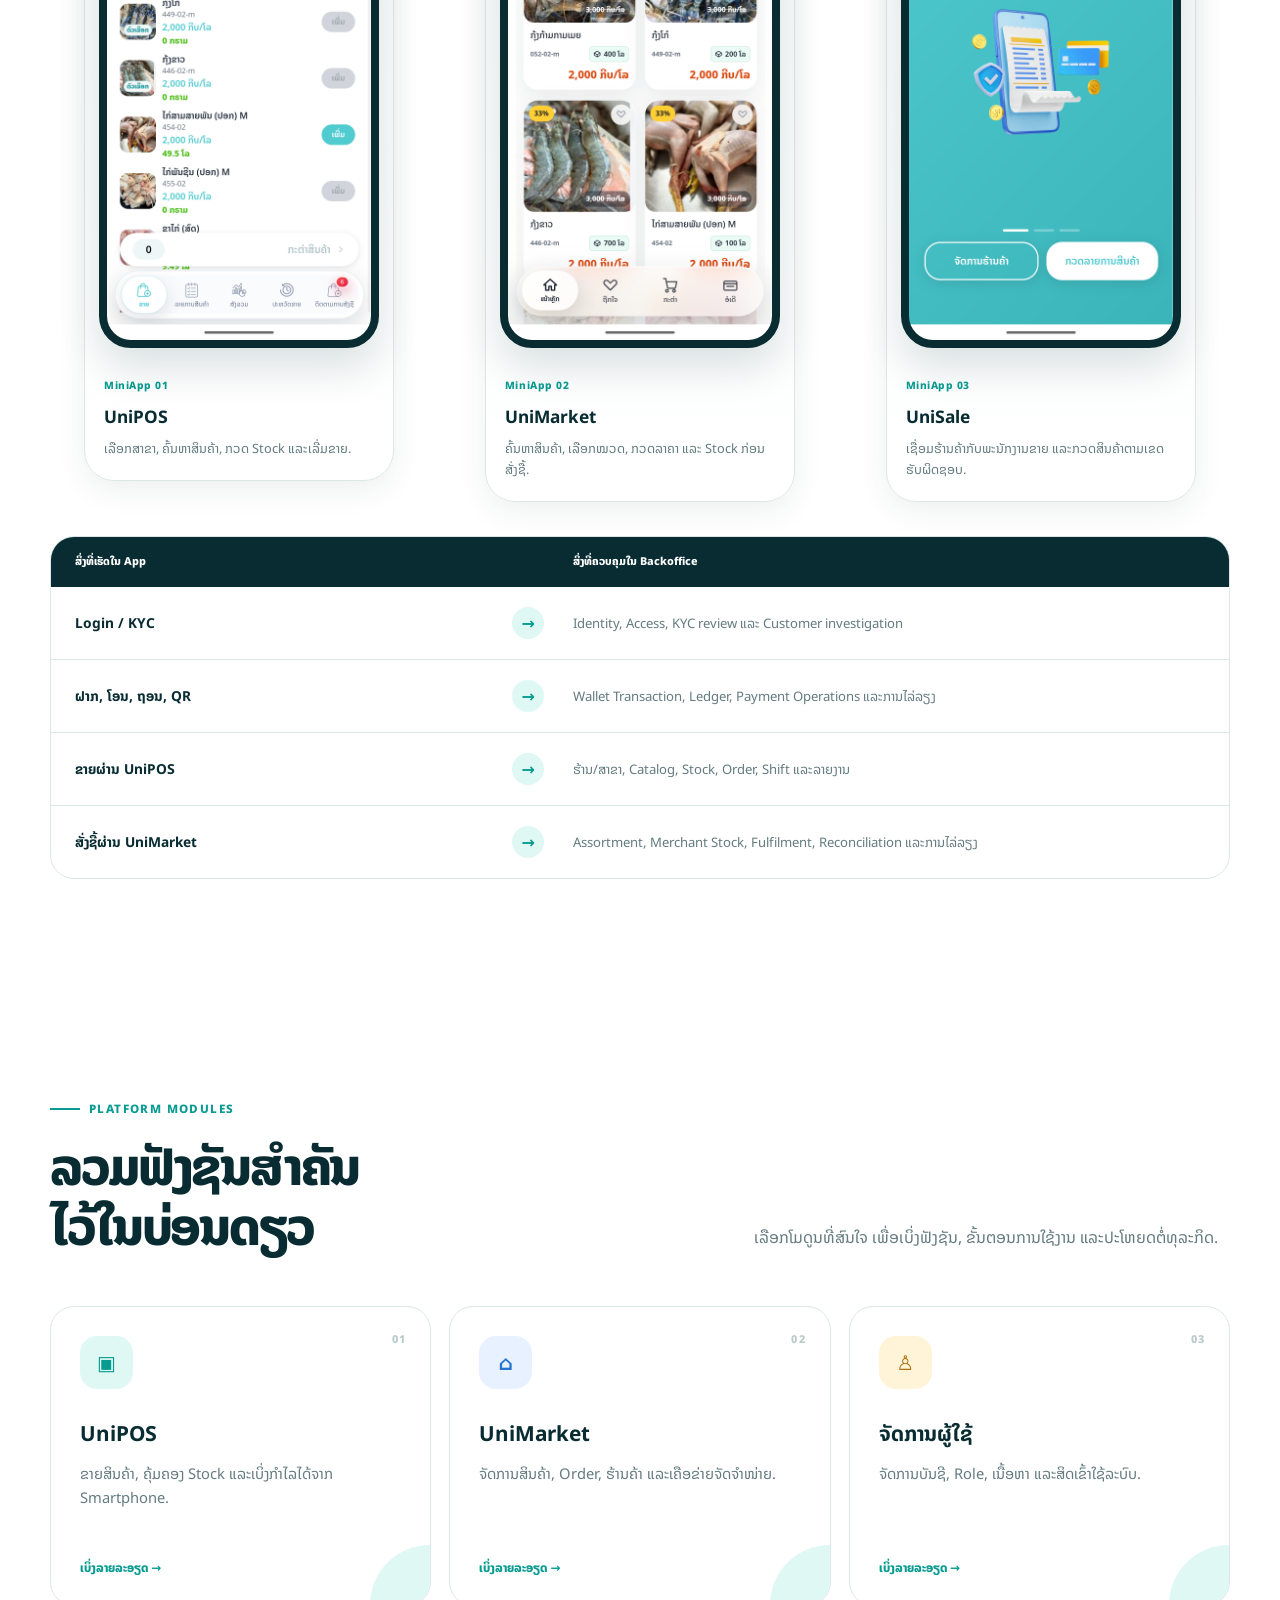
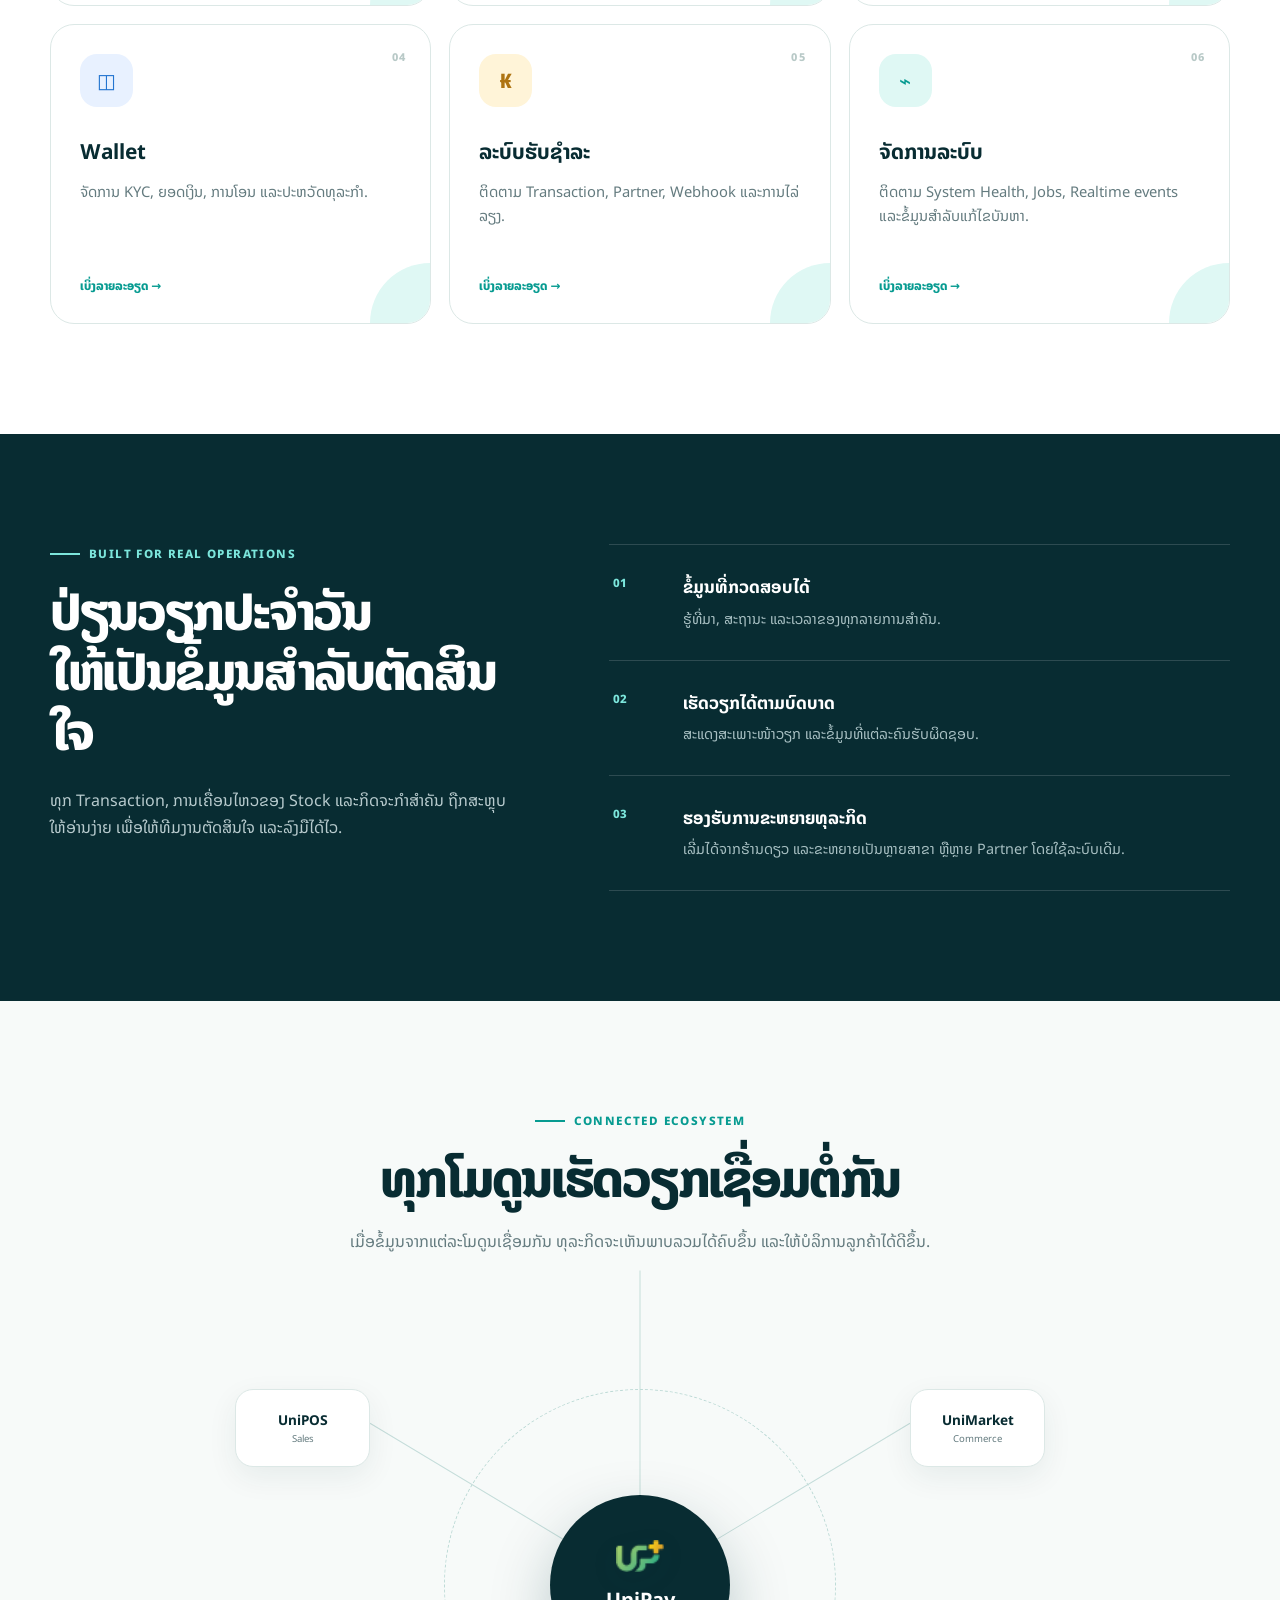
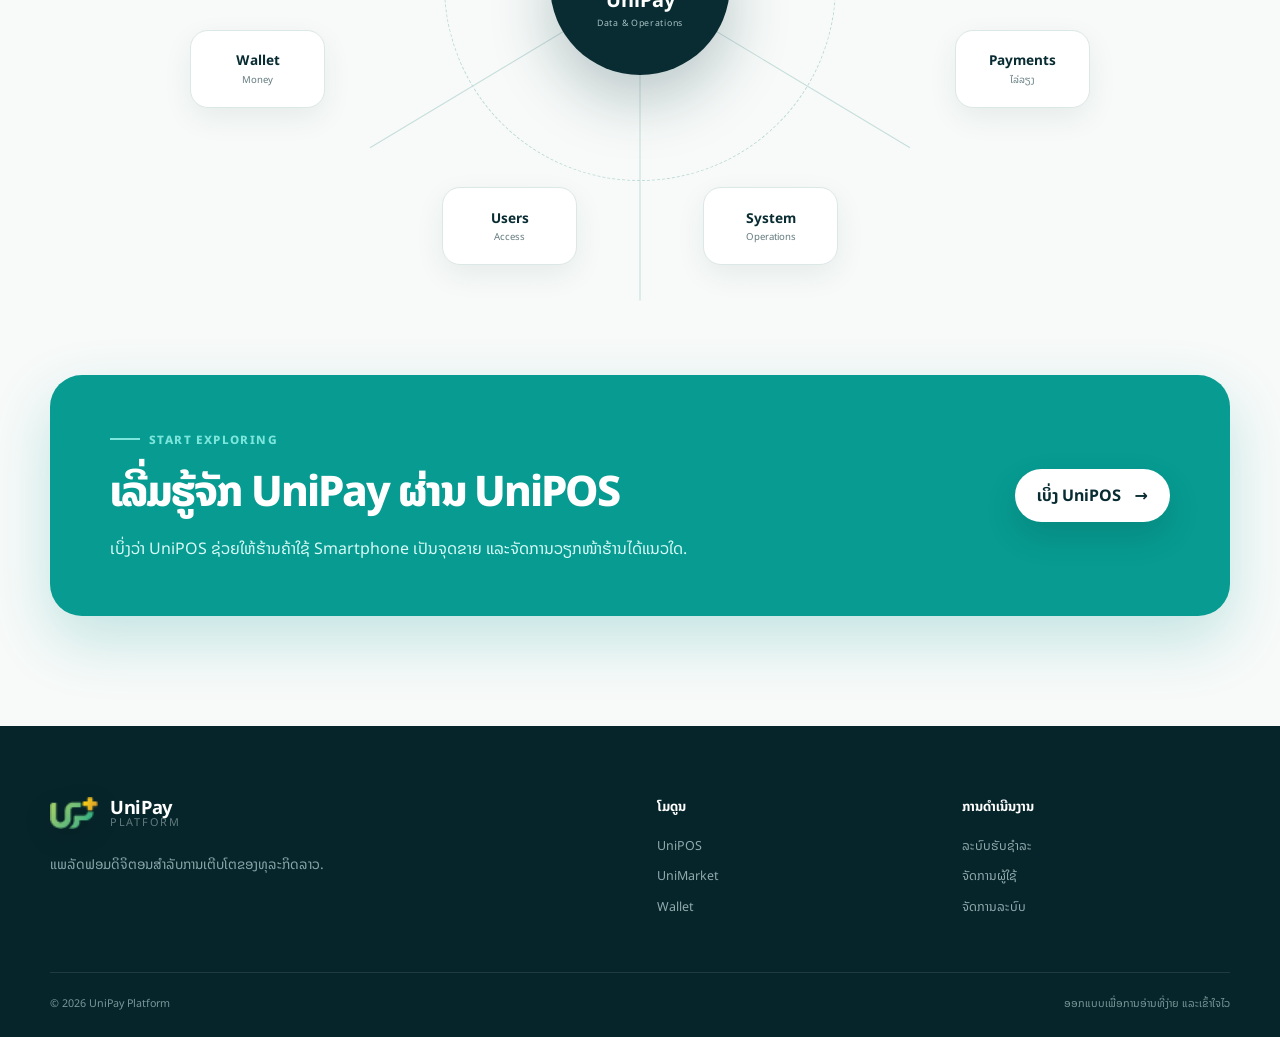
==== commit b42c9fd7: "Translate settlement terminology to Lao" ====
--- a/index.html
+++ b/index.html
@@ -73,7 +73,7 @@
         <div class="surface-switch reveal" aria-label="ສອງພື້ນທີ່ການໃຊ້ງານ">
           <article><span>01</span><div><small>Mobile App</small><h3>ການໃຊ້ງານປະຈຳວັນ</h3><p>Login, KYC, Wallet, QR, UniPOS, UniMarket ແລະ UniSale.</p></div></article>
           <div class="surface-arrow" aria-hidden="true">↔</div>
-          <article><span>02</span><div><small>Backoffice Portal</small><h3>ຄວບຄຸມ ແລະຕັດສິນໃຈ</h3><p>ສິດ, Catalog, Stock, Order, Transaction, Settlement ແລະ System health.</p></div></article>
+          <article><span>02</span><div><small>Backoffice Portal</small><h3>ຄວບຄຸມ ແລະຕັດສິນໃຈ</h3><p>ສິດ, Catalog, Stock, Order, Transaction, ການໄລ່ລຽງ ແລະ System Health.</p></div></article>
         </div>
 
         <div class="app-phone-gallery">
@@ -85,9 +85,9 @@
         <div class="workflow-map reveal">
           <div class="workflow-head"><span>ສິ່ງທີ່ເຮັດໃນ App</span><span>ສິ່ງທີ່ຄວບຄຸມໃນ Backoffice</span></div>
           <article><strong>Login / KYC</strong><i>→</i><p>Identity, Access, KYC review ແລະ Customer investigation</p></article>
-          <article><strong>ຝາກ, ໂອນ, ຖອນ, QR</strong><i>→</i><p>Wallet transaction, Ledger, Payment operations ແລະ Settlement</p></article>
+          <article><strong>ຝາກ, ໂອນ, ຖອນ, QR</strong><i>→</i><p>Wallet Transaction, Ledger, Payment Operations ແລະການໄລ່ລຽງ</p></article>
           <article><strong>ຂາຍຜ່ານ UniPOS</strong><i>→</i><p>ຮ້ານ/ສາຂາ, Catalog, Stock, Order, Shift ແລະລາຍງານ</p></article>
-          <article><strong>ສັ່ງຊື້ຜ່ານ UniMarket</strong><i>→</i><p>Assortment, Merchant stock, Fulfilment, Reconciliation ແລະ Settlement</p></article>
+          <article><strong>ສັ່ງຊື້ຜ່ານ UniMarket</strong><i>→</i><p>Assortment, Merchant Stock, Fulfilment, Reconciliation ແລະການໄລ່ລຽງ</p></article>
         </div>
       </div>
     </section>
@@ -100,7 +100,7 @@
           <a class="module-card reveal delay-1" href="./modules/unimarket/"><span class="module-number">02</span><span class="module-icon blue">⌂</span><h3>UniMarket</h3><p>ຈັດການສິນຄ້າ, Order, ຮ້ານຄ້າ ແລະເຄືອຂ່າຍຈັດຈຳໜ່າຍ.</p><span class="card-link">ເບິ່ງລາຍລະອຽດ →</span></a>
           <a class="module-card reveal delay-2" href="./modules/users/"><span class="module-number">03</span><span class="module-icon gold">♙</span><h3>ຈັດການຜູ້ໃຊ້</h3><p>ຈັດການບັນຊີ, Role, ເນື້ອຫາ ແລະສິດເຂົ້າໃຊ້ລະບົບ.</p><span class="card-link">ເບິ່ງລາຍລະອຽດ →</span></a>
           <a class="module-card reveal" href="./modules/wallet/"><span class="module-number">04</span><span class="module-icon blue">◫</span><h3>Wallet</h3><p>ຈັດການ KYC, ຍອດເງິນ, ການໂອນ ແລະປະຫວັດທຸລະກຳ.</p><span class="card-link">ເບິ່ງລາຍລະອຽດ →</span></a>
-          <a class="module-card reveal delay-1" href="./modules/payments/"><span class="module-number">05</span><span class="module-icon gold">₭</span><h3>ລະບົບຮັບຊຳລະ</h3><p>ຕິດຕາມ Transaction, Partner, Webhook ແລະ Settlement.</p><span class="card-link">ເບິ່ງລາຍລະອຽດ →</span></a>
+          <a class="module-card reveal delay-1" href="./modules/payments/"><span class="module-number">05</span><span class="module-icon gold">₭</span><h3>ລະບົບຮັບຊຳລະ</h3><p>ຕິດຕາມ Transaction, Partner, Webhook ແລະການໄລ່ລຽງ.</p><span class="card-link">ເບິ່ງລາຍລະອຽດ →</span></a>
           <a class="module-card reveal delay-2" href="./modules/system/"><span class="module-number">06</span><span class="module-icon mint">⌁</span><h3>ຈັດການລະບົບ</h3><p>ຕິດຕາມ System Health, Jobs, Realtime events ແລະຂໍ້ມູນສຳລັບແກ້ໄຂບັນຫາ.</p><span class="card-link">ເບິ່ງລາຍລະອຽດ →</span></a>
         </div>
       </div>
@@ -126,7 +126,7 @@
           <a href="./modules/unipos/" class="eco-node node-1"><b>UniPOS</b><small>Sales</small></a>
           <a href="./modules/unimarket/" class="eco-node node-2"><b>UniMarket</b><small>Commerce</small></a>
           <a href="./modules/wallet/" class="eco-node node-3"><b>Wallet</b><small>Money</small></a>
-          <a href="./modules/payments/" class="eco-node node-4"><b>Payments</b><small>Settlement</small></a>
+          <a href="./modules/payments/" class="eco-node node-4"><b>Payments</b><small>ໄລ່ລຽງ</small></a>
           <a href="./modules/users/" class="eco-node node-5"><b>Users</b><small>Access</small></a>
           <a href="./modules/system/" class="eco-node node-6"><b>System</b><small>Operations</small></a>
         </div>
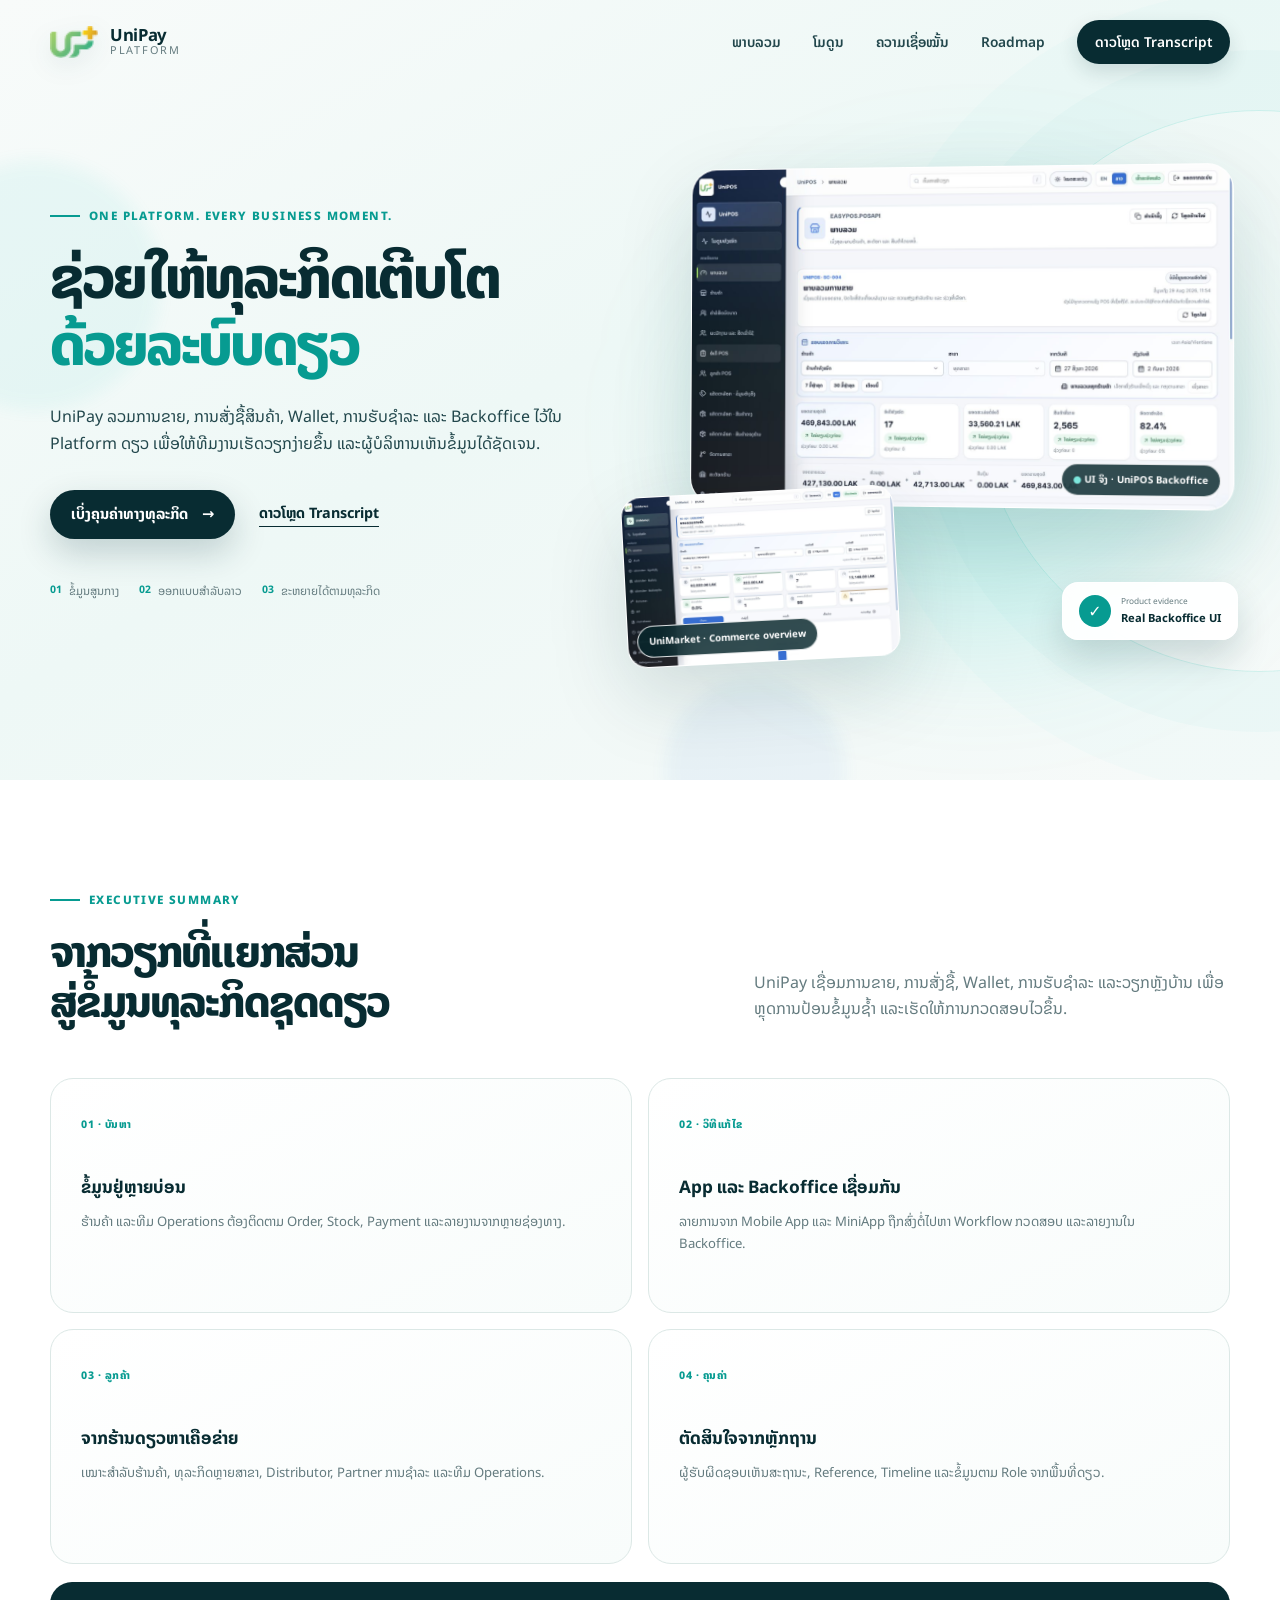
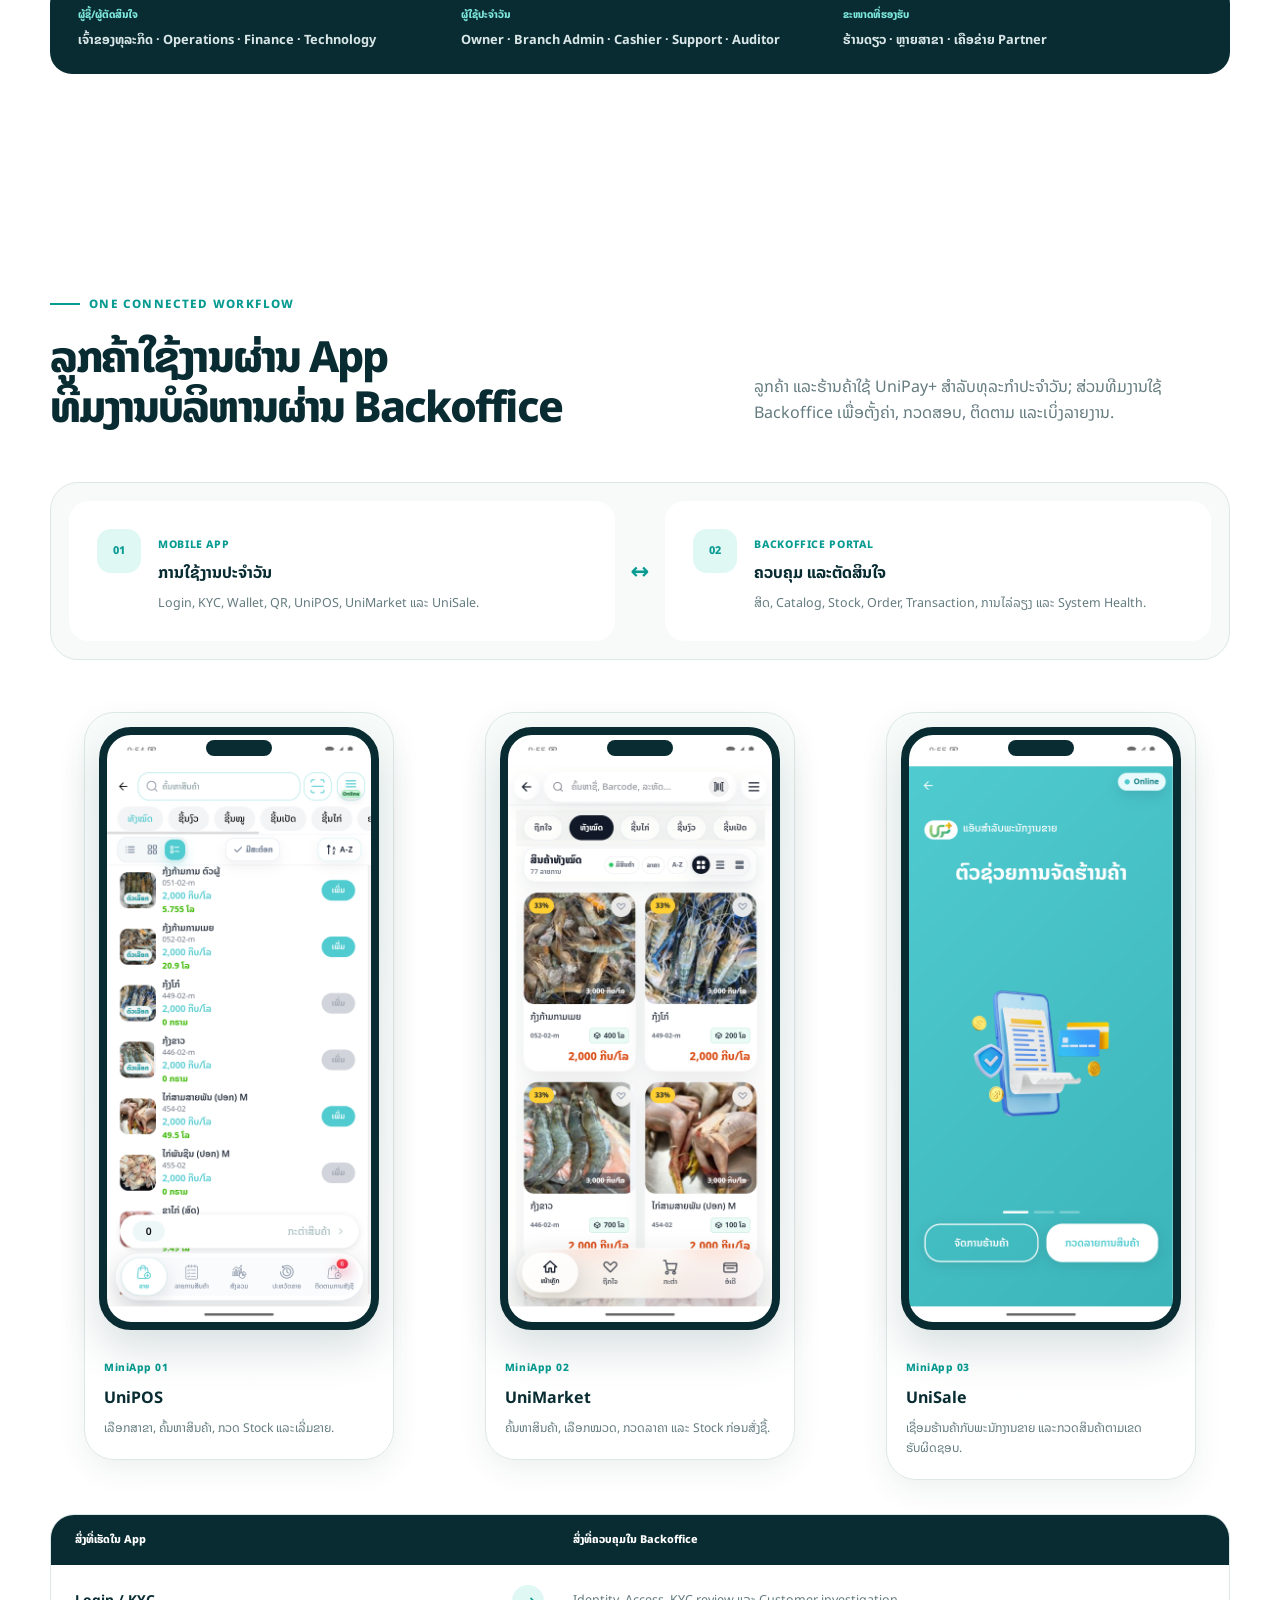
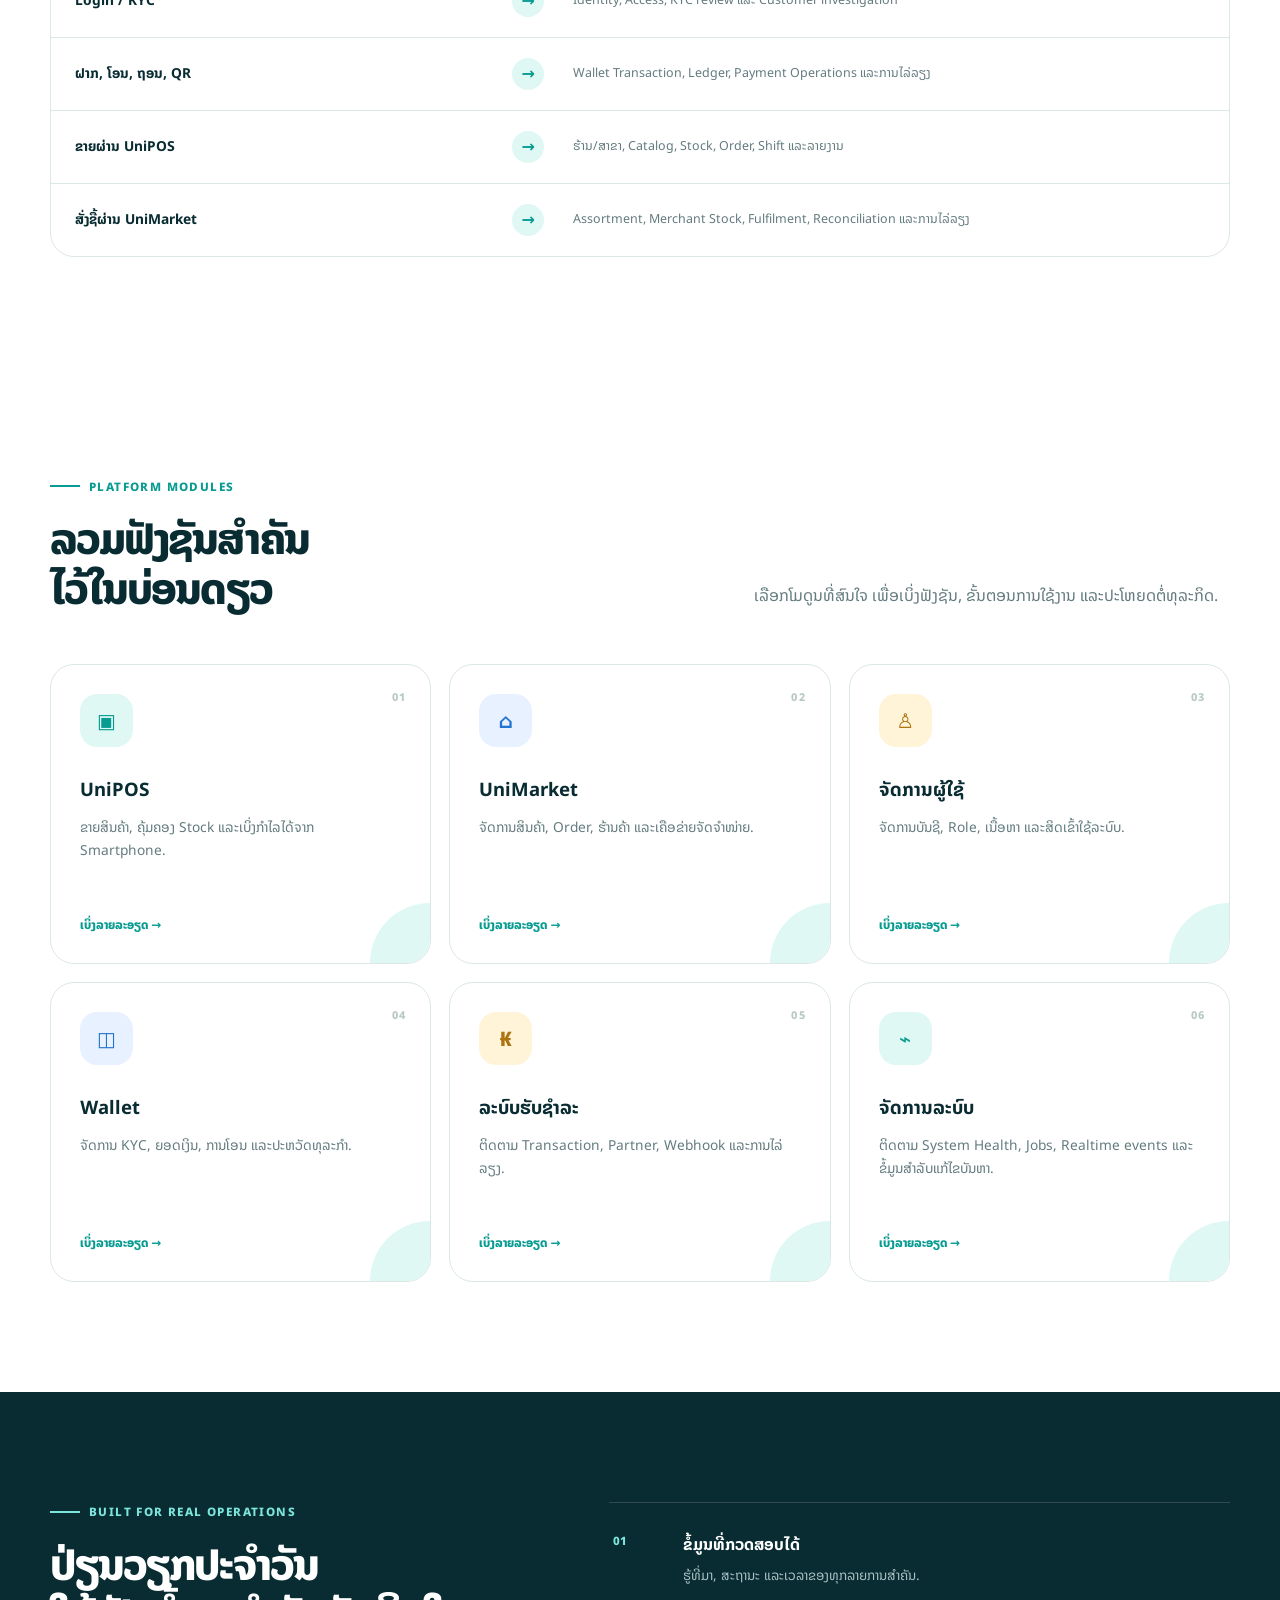
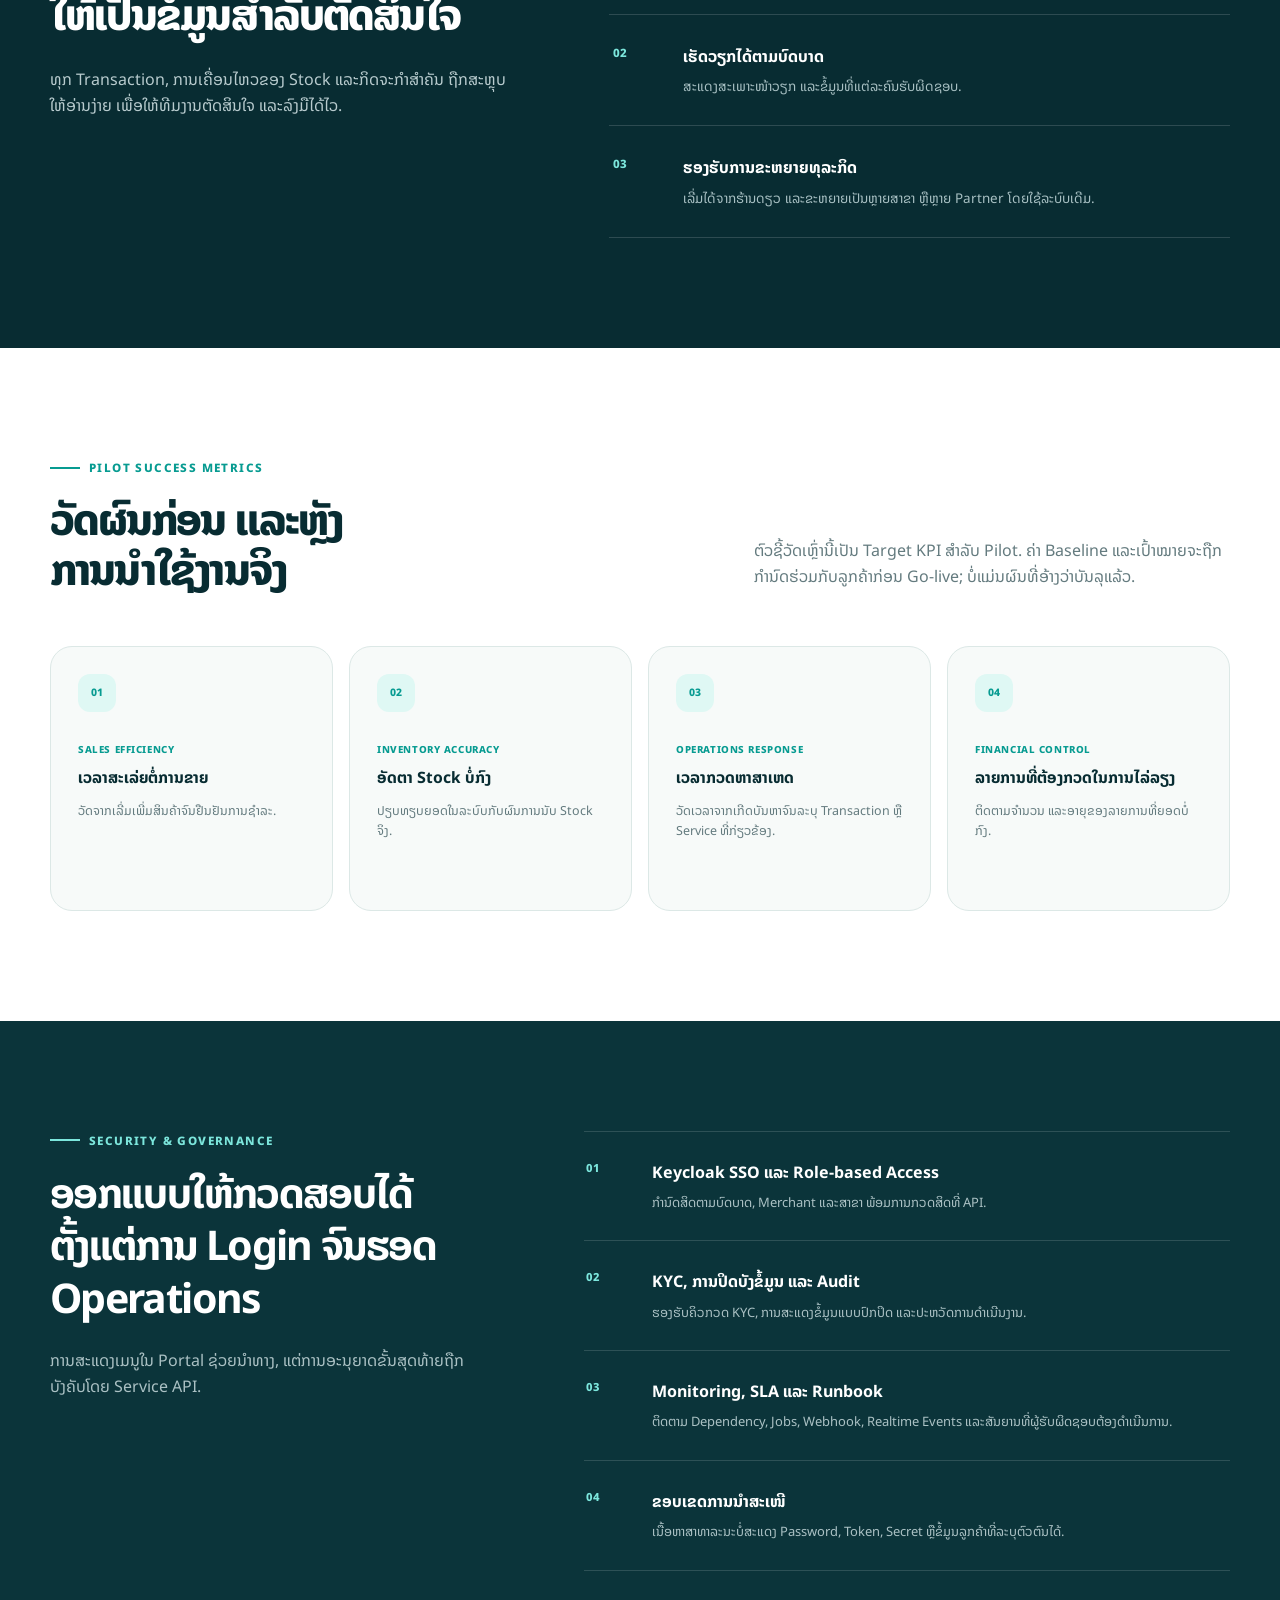
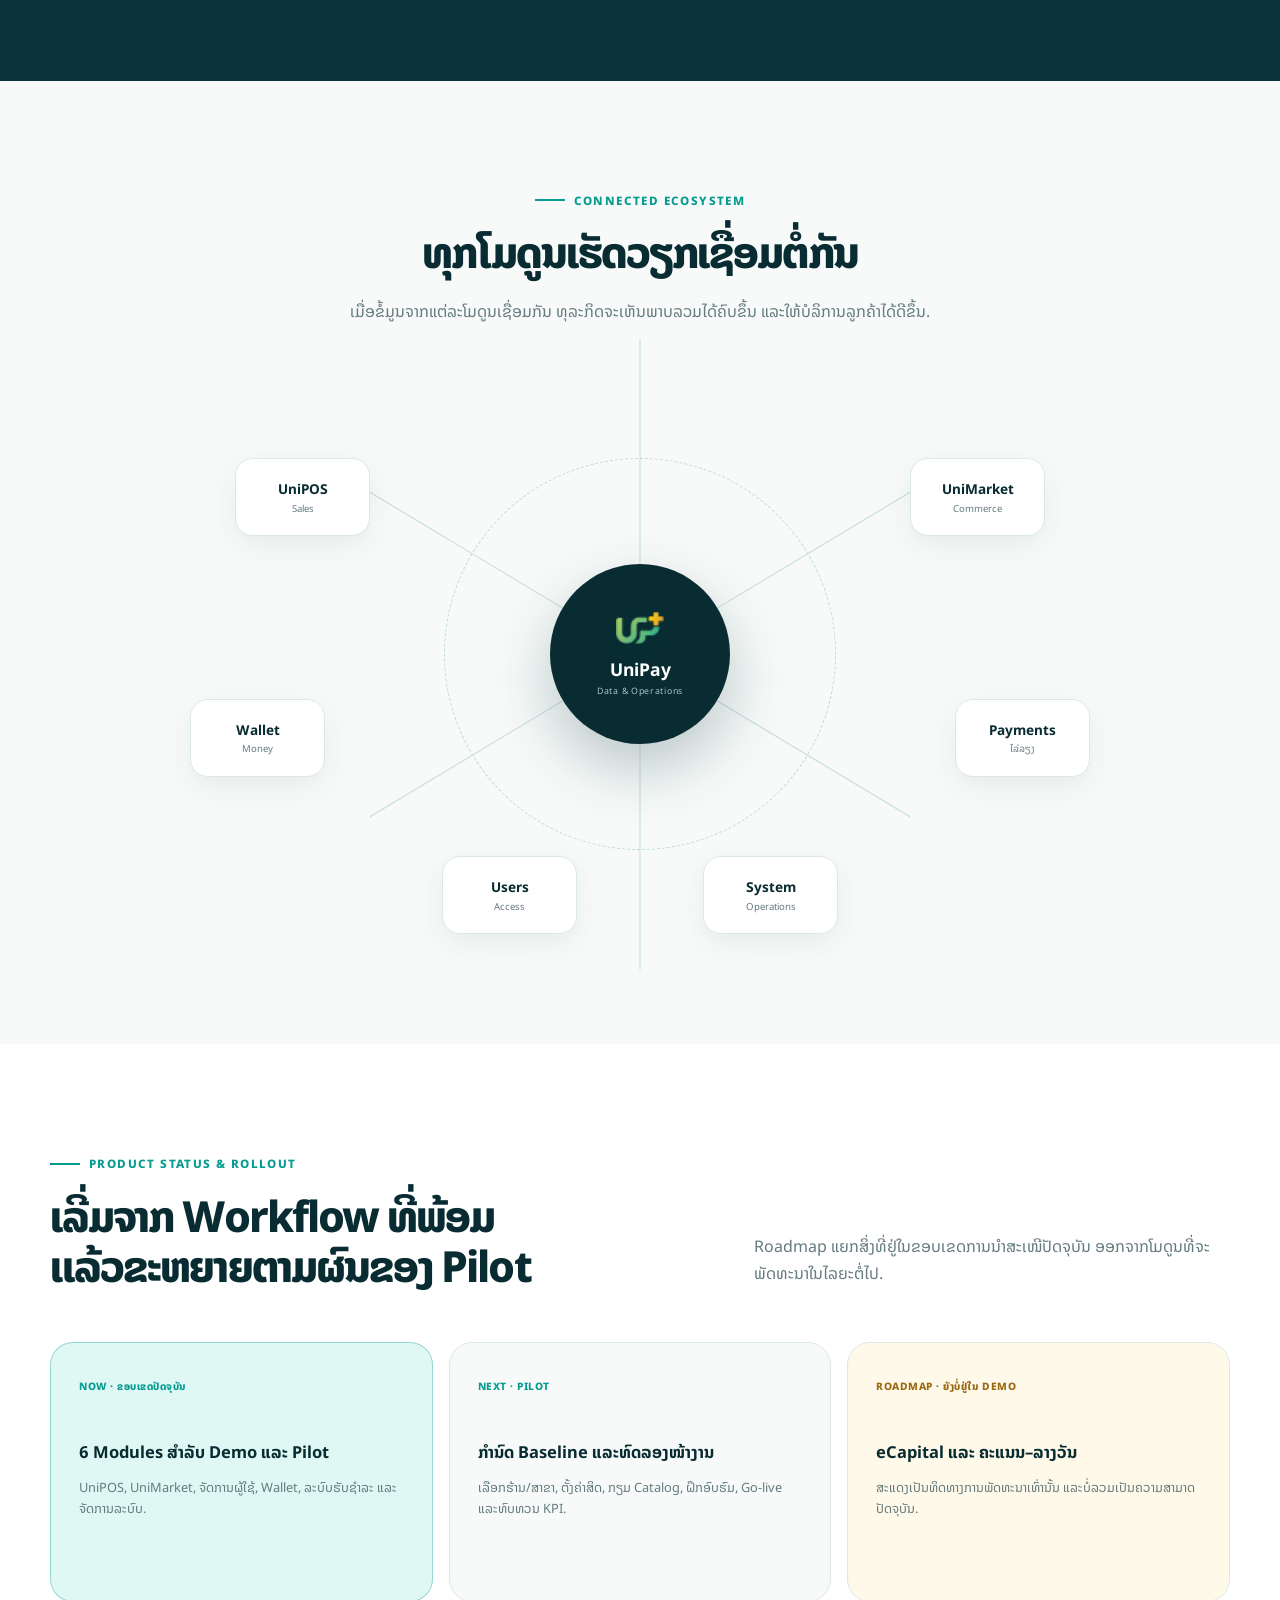
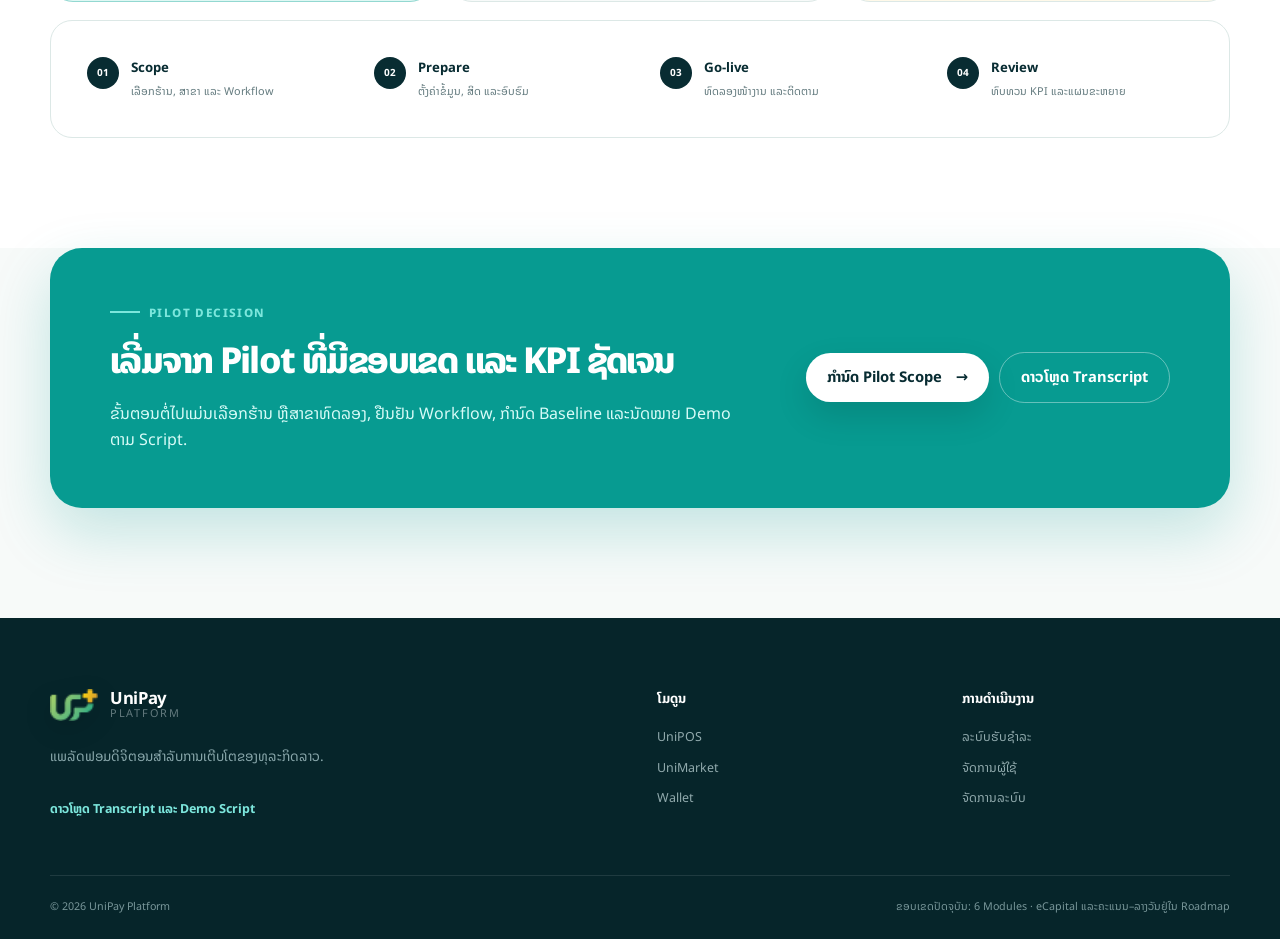
==== commit 1c95ae76: "feat: strengthen UniPay pitch and demo guide" ====
--- a/index.html
+++ b/index.html
@@ -22,11 +22,11 @@
       </a>
       <button class="menu-toggle" type="button" aria-expanded="false" aria-controls="site-nav"><span></span><span></span><span></span></button>
       <nav id="site-nav" class="site-nav" aria-label="ເມນູຫຼັກ">
-        <a href="#workflow">App → Backoffice</a>
+        <a href="#case">ພາບລວມ</a>
         <a href="#modules">ໂມດູນ</a>
-        <a href="#why">ຈຸດເດັ່ນ</a>
-        <a href="#ecosystem">ການເຊື່ອມຕໍ່</a>
-        <a class="nav-cta" href="./modules/unipos/">ເບິ່ງ UniPOS</a>
+        <a href="#trust">ຄວາມເຊື່ອໝັ້ນ</a>
+        <a href="#roadmap">Roadmap</a>
+        <a class="nav-cta" href="./documents/UniPay_Pitch_Transcript_LO.docx">ດາວໂຫຼດ Transcript</a>
       </nav>
     </div>
   </header>
@@ -40,8 +40,8 @@
           <h1>ຊ່ວຍໃຫ້ທຸລະກິດເຕີບໂຕ<br /><em>ດ້ວຍລະບົບດຽວ</em></h1>
           <p class="hero-lead">UniPay ລວມການຂາຍ, ການສັ່ງຊື້ສິນຄ້າ, Wallet, ການຮັບຊຳລະ ແລະ Backoffice ໄວ້ໃນ Platform ດຽວ ເພື່ອໃຫ້ທີມງານເຮັດວຽກງ່າຍຂຶ້ນ ແລະຜູ້ບໍລິຫານເຫັນຂໍ້ມູນໄດ້ຊັດເຈນ.</p>
           <div class="hero-actions">
-            <a class="button button-primary" href="#modules">ເບິ່ງໂມດູນທັງໝົດ <span>→</span></a>
-            <a class="text-link" href="#ecosystem">ເບິ່ງການເຊື່ອມຕໍ່ຂອງລະບົບ</a>
+            <a class="button button-primary" href="#case">ເບິ່ງຄຸນຄ່າທາງທຸລະກິດ <span>→</span></a>
+            <a class="text-link" href="./documents/UniPay_Pitch_Transcript_LO.docx">ດາວໂຫຼດ Transcript</a>
           </div>
           <div class="hero-proof" aria-label="ຈຸດເດັ່ນ">
             <span><b>01</b> ຂໍ້ມູນສູນກາງ</span><span><b>02</b> ອອກແບບສຳລັບລາວ</span><span><b>03</b> ຂະຫຍາຍໄດ້ຕາມທຸລະກິດ</span>
@@ -58,7 +58,27 @@
             <img src="./assets/images/portal/unimarket-overview.png" alt="UI ຈິງຂອງໜ້າພາບລວມ UniMarket" width="1440" height="900" />
             <figcaption>UniMarket · Commerce overview</figcaption>
           </figure>
-          <div class="floating-card real-ui-badge"><span class="round-icon">✓</span><div><small>Product evidence</small><strong>Real Development UI</strong></div></div>
+          <div class="floating-card real-ui-badge"><span class="round-icon">✓</span><div><small>Product evidence</small><strong>Real Backoffice UI</strong></div></div>
+        </div>
+      </div>
+    </section>
+
+    <section id="case" class="section case-section">
+      <div class="container">
+        <div class="section-heading reveal">
+          <div><p class="eyebrow"><span></span> Executive summary</p><h2>ຈາກວຽກທີ່ແຍກສ່ວນ<br />ສູ່ຂໍ້ມູນທຸລະກິດຊຸດດຽວ</h2></div>
+          <p>UniPay ເຊື່ອມການຂາຍ, ການສັ່ງຊື້, Wallet, ການຮັບຊຳລະ ແລະວຽກຫຼັງບ້ານ ເພື່ອຫຼຸດການປ້ອນຂໍ້ມູນຊ້ຳ ແລະເຮັດໃຫ້ການກວດສອບໄວຂຶ້ນ.</p>
+        </div>
+        <div class="case-grid">
+          <article class="case-card reveal"><span>01 · ບັນຫາ</span><h3>ຂໍ້ມູນຢູ່ຫຼາຍບ່ອນ</h3><p>ຮ້ານຄ້າ ແລະທີມ Operations ຕ້ອງຕິດຕາມ Order, Stock, Payment ແລະລາຍງານຈາກຫຼາຍຊ່ອງທາງ.</p></article>
+          <article class="case-card reveal delay-1"><span>02 · ວິທີແກ້ໄຂ</span><h3>App ແລະ Backoffice ເຊື່ອມກັນ</h3><p>ລາຍການຈາກ Mobile App ແລະ MiniApp ຖືກສົ່ງຕໍ່ໄປຫາ Workflow ກວດສອບ ແລະລາຍງານໃນ Backoffice.</p></article>
+          <article class="case-card reveal delay-2"><span>03 · ລູກຄ້າ</span><h3>ຈາກຮ້ານດຽວຫາເຄືອຂ່າຍ</h3><p>ເໝາະສຳລັບຮ້ານຄ້າ, ທຸລະກິດຫຼາຍສາຂາ, Distributor, Partner ການຊຳລະ ແລະທີມ Operations.</p></article>
+          <article class="case-card reveal"><span>04 · ຄຸນຄ່າ</span><h3>ຕັດສິນໃຈຈາກຫຼັກຖານ</h3><p>ຜູ້ຮັບຜິດຊອບເຫັນສະຖານະ, Reference, Timeline ແລະຂໍ້ມູນຕາມ Role ຈາກພື້ນທີ່ດຽວ.</p></article>
+        </div>
+        <div class="buyer-strip reveal" aria-label="ກຸ່ມລູກຄ້າເປົ້າໝາຍ">
+          <div><small>ຜູ້ຊື້/ຜູ້ຕັດສິນໃຈ</small><strong>ເຈົ້າຂອງທຸລະກິດ · Operations · Finance · Technology</strong></div>
+          <div><small>ຜູ້ໃຊ້ປະຈຳວັນ</small><strong>Owner · Branch Admin · Cashier · Support · Auditor</strong></div>
+          <div><small>ຂະໜາດທີ່ຮອງຮັບ</small><strong>ຮ້ານດຽວ · ຫຼາຍສາຂາ · ເຄືອຂ່າຍ Partner</strong></div>
         </div>
       </div>
     </section>
@@ -113,6 +133,33 @@
           <article class="reveal"><span>01</span><div><h3>ຂໍ້ມູນທີ່ກວດສອບໄດ້</h3><p>ຮູ້ທີ່ມາ, ສະຖານະ ແລະເວລາຂອງທຸກລາຍການສຳຄັນ.</p></div></article>
           <article class="reveal delay-1"><span>02</span><div><h3>ເຮັດວຽກໄດ້ຕາມບົດບາດ</h3><p>ສະແດງສະເພາະໜ້າວຽກ ແລະຂໍ້ມູນທີ່ແຕ່ລະຄົນຮັບຜິດຊອບ.</p></div></article>
           <article class="reveal delay-2"><span>03</span><div><h3>ຮອງຮັບການຂະຫຍາຍທຸລະກິດ</h3><p>ເລີ່ມໄດ້ຈາກຮ້ານດຽວ ແລະຂະຫຍາຍເປັນຫຼາຍສາຂາ ຫຼືຫຼາຍ Partner ໂດຍໃຊ້ລະບົບເດີມ.</p></div></article>
+        </div>
+      </div>
+    </section>
+
+    <section id="kpi" class="section kpi-section">
+      <div class="container">
+        <div class="section-heading reveal">
+          <div><p class="eyebrow"><span></span> Pilot success metrics</p><h2>ວັດຜົນກ່ອນ ແລະຫຼັງ<br />ການນຳໃຊ້ງານຈິງ</h2></div>
+          <p>ຕົວຊີ້ວັດເຫຼົ່ານີ້ເປັນ Target KPI ສຳລັບ Pilot. ຄ່າ Baseline ແລະເປົ້າໝາຍຈະຖືກກຳນົດຮ່ວມກັບລູກຄ້າກ່ອນ Go-live; ບໍ່ແມ່ນຜົນທີ່ອ້າງວ່າບັນລຸແລ້ວ.</p>
+        </div>
+        <div class="kpi-grid">
+          <article class="kpi-card reveal"><span>01</span><small>Sales efficiency</small><h3>ເວລາສະເລ່ຍຕໍ່ການຂາຍ</h3><p>ວັດຈາກເລີ່ມເພີ່ມສິນຄ້າຈົນຢືນຢັນການຊຳລະ.</p></article>
+          <article class="kpi-card reveal delay-1"><span>02</span><small>Inventory accuracy</small><h3>ອັດຕາ Stock ບໍ່ກົງ</h3><p>ປຽບທຽບຍອດໃນລະບົບກັບຜົນການນັບ Stock ຈິງ.</p></article>
+          <article class="kpi-card reveal delay-2"><span>03</span><small>Operations response</small><h3>ເວລາກວດຫາສາເຫດ</h3><p>ວັດເວລາຈາກເກີດບັນຫາຈົນລະບຸ Transaction ຫຼື Service ທີ່ກ່ຽວຂ້ອງ.</p></article>
+          <article class="kpi-card reveal"><span>04</span><small>Financial control</small><h3>ລາຍການທີ່ຕ້ອງກວດໃນການໄລ່ລຽງ</h3><p>ຕິດຕາມຈຳນວນ ແລະອາຍຸຂອງລາຍການທີ່ຍອດບໍ່ກົງ.</p></article>
+        </div>
+      </div>
+    </section>
+
+    <section id="trust" class="section trust-section">
+      <div class="container trust-grid">
+        <div class="trust-copy reveal"><p class="eyebrow light"><span></span> Security & governance</p><h2>ອອກແບບໃຫ້ກວດສອບໄດ້<br />ຕັ້ງແຕ່ການ Login ຈົນຮອດ Operations</h2><p>ການສະແດງເມນູໃນ Portal ຊ່ວຍນຳທາງ, ແຕ່ການອະນຸຍາດຂັ້ນສຸດທ້າຍຖືກບັງຄັບໂດຍ Service API.</p></div>
+        <div class="trust-list">
+          <article class="reveal"><span>01</span><div><h3>Keycloak SSO ແລະ Role-based Access</h3><p>ກຳນົດສິດຕາມບົດບາດ, Merchant ແລະສາຂາ ພ້ອມການກວດສິດທີ່ API.</p></div></article>
+          <article class="reveal delay-1"><span>02</span><div><h3>KYC, ການປິດບັງຂໍ້ມູນ ແລະ Audit</h3><p>ຮອງຮັບຄິວກວດ KYC, ການສະແດງຂໍ້ມູນແບບປົກປິດ ແລະປະຫວັດການດຳເນີນງານ.</p></div></article>
+          <article class="reveal delay-2"><span>03</span><div><h3>Monitoring, SLA ແລະ Runbook</h3><p>ຕິດຕາມ Dependency, Jobs, Webhook, Realtime Events ແລະສັນຍານທີ່ຜູ້ຮັບຜິດຊອບຕ້ອງດຳເນີນການ.</p></div></article>
+          <article class="reveal"><span>04</span><div><h3>ຂອບເຂດການນຳສະເໜີ</h3><p>ເນື້ອຫາສາທາລະນະບໍ່ສະແດງ Password, Token, Secret ຫຼືຂໍ້ມູນລູກຄ້າທີ່ລະບຸຕົວຕົນໄດ້.</p></div></article>
         </div>
       </div>
     </section>
@@ -133,10 +180,30 @@
       </div>
     </section>
 
-    <section class="cta-section"><div class="container"><div class="cta-card reveal"><div><p class="eyebrow light"><span></span> Start exploring</p><h2>ເລີ່ມຮູ້ຈັກ UniPay ຜ່ານ UniPOS</h2><p>ເບິ່ງວ່າ UniPOS ຊ່ວຍໃຫ້ຮ້ານຄ້າໃຊ້ Smartphone ເປັນຈຸດຂາຍ ແລະຈັດການວຽກໜ້າຮ້ານໄດ້ແນວໃດ.</p></div><a class="button button-light" href="./modules/unipos/">ເບິ່ງ UniPOS <span>→</span></a></div></div></section>
+    <section id="roadmap" class="section roadmap-section">
+      <div class="container">
+        <div class="section-heading reveal">
+          <div><p class="eyebrow"><span></span> Product status & rollout</p><h2>ເລີ່ມຈາກ Workflow ທີ່ພ້ອມ<br />ແລ້ວຂະຫຍາຍຕາມຜົນຂອງ Pilot</h2></div>
+          <p>Roadmap ແຍກສິ່ງທີ່ຢູ່ໃນຂອບເຂດການນຳສະເໜີປັດຈຸບັນ ອອກຈາກໂມດູນທີ່ຈະພັດທະນາໃນໄລຍະຕໍ່ໄປ.</p>
+        </div>
+        <div class="roadmap-grid">
+          <article class="roadmap-card current reveal"><span>NOW · ຂອບເຂດປັດຈຸບັນ</span><h3>6 Modules ສຳລັບ Demo ແລະ Pilot</h3><p>UniPOS, UniMarket, ຈັດການຜູ້ໃຊ້, Wallet, ລະບົບຮັບຊຳລະ ແລະຈັດການລະບົບ.</p></article>
+          <article class="roadmap-card reveal delay-1"><span>NEXT · PILOT</span><h3>ກຳນົດ Baseline ແລະທົດລອງໜ້າງານ</h3><p>ເລືອກຮ້ານ/ສາຂາ, ຕັ້ງຄ່າສິດ, ກຽມ Catalog, ຝຶກອົບຮົມ, Go-live ແລະທົບທວນ KPI.</p></article>
+          <article class="roadmap-card planned reveal delay-2"><span>ROADMAP · ຍັງບໍ່ຢູ່ໃນ DEMO</span><h3>eCapital ແລະ ຄະແນນ–ລາງວັນ</h3><p>ສະແດງເປັນທິດທາງການພັດທະນາເທົ່ານັ້ນ ແລະບໍ່ລວມເປັນຄວາມສາມາດປັດຈຸບັນ.</p></article>
+        </div>
+        <div class="pilot-steps reveal">
+          <div><b>01</b><span><strong>Scope</strong><small>ເລືອກຮ້ານ, ສາຂາ ແລະ Workflow</small></span></div>
+          <div><b>02</b><span><strong>Prepare</strong><small>ຕັ້ງຄ່າຂໍ້ມູນ, ສິດ ແລະອົບຮົມ</small></span></div>
+          <div><b>03</b><span><strong>Go-live</strong><small>ທົດລອງໜ້າງານ ແລະຕິດຕາມ</small></span></div>
+          <div><b>04</b><span><strong>Review</strong><small>ທົບທວນ KPI ແລະແຜນຂະຫຍາຍ</small></span></div>
+        </div>
+      </div>
+    </section>
+
+    <section class="cta-section"><div class="container"><div class="cta-card reveal"><div><p class="eyebrow light"><span></span> Pilot decision</p><h2>ເລີ່ມຈາກ Pilot ທີ່ມີຂອບເຂດ ແລະ KPI ຊັດເຈນ</h2><p>ຂັ້ນຕອນຕໍ່ໄປແມ່ນເລືອກຮ້ານ ຫຼືສາຂາທົດລອງ, ຢືນຢັນ Workflow, ກຳນົດ Baseline ແລະນັດໝາຍ Demo ຕາມ Script.</p></div><div class="cta-actions"><a class="button button-light" href="#roadmap">ກຳນົດ Pilot Scope <span>→</span></a><a class="button button-outline-light" href="./documents/UniPay_Pitch_Transcript_LO.docx">ດາວໂຫຼດ Transcript</a></div></div></div></section>
   </main>
 
-  <footer class="site-footer"><div class="container footer-grid"><div><a class="brand footer-brand" href="./"><span class="brand-mark"><i></i><i></i><i></i></span><span><strong>UniPay</strong><small>Platform</small></span></a><p>ແພລັດຟອມດິຈິຕອນສຳລັບການເຕີບໂຕຂອງທຸລະກິດລາວ.</p></div><div><strong>ໂມດູນ</strong><a href="./modules/unipos/">UniPOS</a><a href="./modules/unimarket/">UniMarket</a><a href="./modules/wallet/">Wallet</a></div><div><strong>ການດຳເນີນງານ</strong><a href="./modules/payments/">ລະບົບຮັບຊຳລະ</a><a href="./modules/users/">ຈັດການຜູ້ໃຊ້</a><a href="./modules/system/">ຈັດການລະບົບ</a></div></div><div class="container footer-bottom"><span>© <span data-year></span> UniPay Platform</span><span>ອອກແບບເພື່ອການອ່ານທີ່ງ່າຍ ແລະເຂົ້າໃຈໄວ</span></div></footer>
+  <footer class="site-footer"><div class="container footer-grid"><div><a class="brand footer-brand" href="./"><span class="brand-mark"><i></i><i></i><i></i></span><span><strong>UniPay</strong><small>Platform</small></span></a><p>ແພລັດຟອມດິຈິຕອນສຳລັບການເຕີບໂຕຂອງທຸລະກິດລາວ.</p><a class="footer-document" href="./documents/UniPay_Pitch_Transcript_LO.docx">ດາວໂຫຼດ Transcript ແລະ Demo Script</a></div><div><strong>ໂມດູນ</strong><a href="./modules/unipos/">UniPOS</a><a href="./modules/unimarket/">UniMarket</a><a href="./modules/wallet/">Wallet</a></div><div><strong>ການດຳເນີນງານ</strong><a href="./modules/payments/">ລະບົບຮັບຊຳລະ</a><a href="./modules/users/">ຈັດການຜູ້ໃຊ້</a><a href="./modules/system/">ຈັດການລະບົບ</a></div></div><div class="container footer-bottom"><span>© <span data-year></span> UniPay Platform</span><span>ຂອບເຂດປັດຈຸບັນ: 6 Modules · eCapital ແລະຄະແນນ–ລາງວັນຢູ່ໃນ Roadmap</span></div></footer>
   <script src="./assets/js/site.js" defer></script>
 </body>
 </html>
--- a/assets/css/styles.css
+++ b/assets/css/styles.css
@@ -34,11 +34,11 @@
 .nav-shell { min-height: 84px; display: flex; align-items: center; justify-content: space-between; gap: 24px; }
 .brand { display: inline-flex; align-items: center; gap: 12px; }
 .brand > span:last-child { display: flex; flex-direction: column; line-height: 1.05; }
-.brand strong { font-size: 1.15rem; letter-spacing: -.02em; }
+.brand strong { font-size: 1.05rem; letter-spacing: -.02em; }
 .brand small { color: var(--muted); font-size: .68rem; letter-spacing: .16em; text-transform: uppercase; }
 .brand-mark { width: 48px; height: 34px; display: inline-flex; flex: 0 0 auto; background: url("../unipay-brand.png") center / contain no-repeat; filter: drop-shadow(0 7px 12px rgba(7, 52, 58, .12)); }
 .brand-mark i { display: none; }
-.site-nav { display: flex; align-items: center; gap: 32px; color: var(--ink-2); font-size: .92rem; font-weight: 600; }
+.site-nav { display: flex; align-items: center; gap: 32px; color: var(--ink-2); font-size: .86rem; font-weight: 600; }
 .site-nav > a:not(.nav-cta) { position: relative; }
 .site-nav > a:not(.nav-cta)::after { content: ""; position: absolute; inset: auto 0 -5px; height: 2px; background: var(--mint); transform: scaleX(0); transform-origin: left; transition: transform .2s; }
 .site-nav > a:hover::after { transform: scaleX(1); }
@@ -55,15 +55,18 @@
 .eyebrow { margin: 0 0 18px; display: flex; align-items: center; gap: 9px; color: var(--mint-dark); font-size: .73rem; font-weight: 800; letter-spacing: .12em; text-transform: uppercase; }
 .eyebrow span { width: 30px; height: 2px; background: currentColor; }
 .hero h1, .section-heading h2, .why-copy h2, .cta-card h2, .module-hero h1 { margin: 0; font-weight: 800; letter-spacing: -.045em; line-height: 1.17; }
-.hero h1 { font-size: clamp(3rem, 5.1vw, 5.25rem); }
+.hero h1 { font-size: clamp(2.7rem, 4.5vw, 4.35rem); }
 .hero h1 em { color: var(--mint-dark); font-style: normal; }
-.hero-lead { max-width: 620px; margin: 28px 0 0; color: var(--ink-2); font-size: 1.08rem; }
+.hero-lead { max-width: 620px; margin: 25px 0 0; color: var(--ink-2); font-size: 1rem; }
 .hero-actions { display: flex; align-items: center; gap: 24px; margin-top: 34px; }
-.button { min-height: 50px; padding: 13px 22px; display: inline-flex; align-items: center; justify-content: center; gap: 14px; border-radius: 999px; font-weight: 700; transition: transform .2s, box-shadow .2s, background .2s; }
+.button { min-height: 48px; padding: 12px 21px; display: inline-flex; align-items: center; justify-content: center; gap: 14px; border-radius: 999px; font-size: .92rem; font-weight: 700; transition: transform .2s, box-shadow .2s, background .2s; }
 .button:hover { transform: translateY(-2px); }
 .button-primary { color: #fff; background: var(--ink); box-shadow: 0 14px 34px rgba(7, 52, 58, .2); }
 .button-primary:hover { background: #0d454d; box-shadow: 0 18px 38px rgba(7, 52, 58, .24); }
 .button-light { color: var(--ink); background: #fff; box-shadow: 0 14px 34px rgba(0, 0, 0, .12); }
+.button-outline-light { color: #fff; border: 1px solid rgba(255,255,255,.38); background: transparent; }
+.button-outline-light:hover { background: rgba(255,255,255,.08); }
+.cta-actions { display: flex; align-items: center; justify-content: flex-end; flex-wrap: wrap; gap: 10px; }
 .text-link { border-bottom: 1px solid var(--ink); font-size: .9rem; font-weight: 700; }
 .hero-proof { margin-top: 42px; display: flex; gap: 20px; flex-wrap: wrap; color: var(--muted); font-size: .72rem; }
 .hero-proof span { display: flex; align-items: center; gap: 7px; }
@@ -131,11 +134,21 @@
 
 .section { padding: 110px 0; }
 .section-heading { margin-bottom: 50px; display: grid; grid-template-columns: 1.15fr .85fr; align-items: end; gap: 60px; }
-.section-heading h2, .why-copy h2 { font-size: clamp(2.2rem, 4vw, 3.8rem); }
+.section-heading h2, .why-copy h2 { font-size: clamp(1.95rem, 3.35vw, 3.1rem); }
 .section-heading > p { margin: 0 0 6px; color: var(--muted); }
 .section-heading.centered { max-width: 800px; margin-inline: auto; display: block; text-align: center; }
 .section-heading.centered .eyebrow { justify-content: center; }
 .section-heading.centered > p { max-width: 650px; margin: 20px auto 0; }
+.case-section { background: #fff; }
+.case-grid { display: grid; grid-template-columns: repeat(2, 1fr); gap: 16px; }
+.case-card { min-height: 235px; padding: 30px; border: 1px solid var(--line); border-radius: 23px; background: linear-gradient(155deg, #fff, #f8fcfb); }
+.case-card > span { color: var(--mint-dark); font-size: .66rem; font-weight: 800; letter-spacing: .05em; }
+.case-card h3 { margin: 38px 0 10px; font-size: 1.08rem; }
+.case-card p { margin: 0; color: var(--muted); font-size: .82rem; }
+.buyer-strip { margin-top: 18px; padding: 24px 28px; display: grid; grid-template-columns: repeat(3, 1fr); gap: 24px; border-radius: 22px; color: #fff; background: var(--ink); }
+.buyer-strip div { display: flex; flex-direction: column; gap: 7px; }
+.buyer-strip small { color: #7ce6dc; font-size: .65rem; font-weight: 800; }
+.buyer-strip strong { color: #d9e6e7; font-size: .8rem; line-height: 1.6; }
 .modules-section { background: #fff; }
 .module-grid { display: grid; grid-template-columns: repeat(3, 1fr); gap: 18px; }
 .module-card { position: relative; min-height: 300px; padding: 29px; overflow: hidden; border: 1px solid var(--line); border-radius: var(--radius); background: #fff; transition: transform .25s, box-shadow .25s, border-color .25s; }
@@ -147,8 +160,8 @@
 .module-icon.mint { color: var(--mint-dark); background: var(--mint-soft); }
 .module-icon.blue { color: var(--blue); background: var(--blue-soft); }
 .module-icon.gold { color: #ae7412; background: var(--gold-soft); }
-.module-card h3 { margin: 28px 0 10px; font-size: 1.3rem; }
-.module-card p { margin: 0; color: var(--muted); font-size: .92rem; }
+.module-card h3 { margin: 28px 0 10px; font-size: 1.16rem; }
+.module-card p { margin: 0; color: var(--muted); font-size: .86rem; }
 .card-link { position: absolute; left: 29px; bottom: 27px; z-index: 2; color: var(--mint-dark); font-size: .75rem; font-weight: 800; }
 
 /* Mobile app to backoffice story */
@@ -157,8 +170,8 @@
 .surface-switch article { padding: 28px; display: grid; grid-template-columns: 44px 1fr; gap: 17px; border-radius: 20px; background: #fff; }
 .surface-switch article > span { width: 44px; height: 44px; display: grid; place-items: center; border-radius: 14px; color: var(--mint-dark); background: var(--mint-soft); font-size: .68rem; font-weight: 800; }
 .surface-switch small { color: var(--mint-dark); font-size: .66rem; font-weight: 800; letter-spacing: .06em; text-transform: uppercase; }
-.surface-switch h3 { margin: 4px 0 7px; font-size: 1.08rem; }
-.surface-switch p { margin: 0; color: var(--muted); font-size: .82rem; }
+.surface-switch h3 { margin: 4px 0 7px; font-size: 1rem; }
+.surface-switch p { margin: 0; color: var(--muted); font-size: .78rem; }
 .surface-arrow { display: grid; place-items: center; color: var(--mint-dark); font-size: 1.4rem; font-weight: 800; }
 .app-phone-gallery { display: grid; grid-template-columns: repeat(3, 1fr); gap: 22px; align-items: start; }
 .app-phone { width: min(100%, 310px); margin: 0; padding: 14px; justify-self: center; border: 1px solid var(--line); border-radius: 30px; background: linear-gradient(180deg, #f7fbfa, #fff); box-shadow: var(--shadow-sm); }
@@ -168,8 +181,8 @@
 .app-phone:hover .phone-screen img { transform: scale(1.012); }
 .app-phone figcaption { padding: 22px 5px 7px; }
 .app-phone figcaption > span { color: var(--mint-dark); font-size: .64rem; font-weight: 800; letter-spacing: .05em; }
-.app-phone h3 { margin: 6px 0 7px; font-size: 1.08rem; }
-.app-phone p { margin: 0; color: var(--muted); font-size: .8rem; }
+.app-phone h3 { margin: 6px 0 7px; font-size: 1rem; }
+.app-phone p { margin: 0; color: var(--muted); font-size: .76rem; }
 .workflow-map, .module-workflow-map { margin-top: 34px; overflow: hidden; border: 1px solid var(--line); border-radius: 24px; background: #fff; }
 .workflow-head, .workflow-map article, .module-workflow-map article { display: grid; grid-template-columns: minmax(180px, .8fr) 45px minmax(260px, 1.2fr); align-items: center; gap: 16px; }
 .workflow-head { padding: 16px 24px; color: #fff; background: var(--ink); font-size: .68rem; font-weight: 800; }
@@ -179,7 +192,7 @@
 .workflow-map article:first-of-type, .module-workflow-map article:first-of-type { border-top: 0; }
 .workflow-map strong, .module-workflow-map strong { font-size: .86rem; }
 .workflow-map i, .module-workflow-map i { width: 32px; height: 32px; display: grid; place-items: center; border-radius: 50%; color: var(--mint-dark); background: var(--mint-soft); font-style: normal; font-weight: 800; }
-.workflow-map p, .module-workflow-map p { margin: 0; color: var(--muted); font-size: .82rem; }
+.workflow-map p, .module-workflow-map p { margin: 0; color: var(--muted); font-size: .78rem; }
 
 .why-section { color: #fff; background: var(--ink); }
 .why-grid { display: grid; grid-template-columns: .85fr 1.15fr; gap: 100px; }
@@ -188,15 +201,34 @@
 .why-list { border-top: 1px solid rgba(255,255,255,.15); }
 .why-list article { padding: 28px 4px; display: grid; grid-template-columns: 52px 1fr; gap: 18px; border-bottom: 1px solid rgba(255,255,255,.15); }
 .why-list article > span { color: #7ce6dc; font-size: .72rem; font-weight: 800; }
-.why-list h3 { margin: 0 0 6px; font-size: 1.08rem; }
-.why-list p { margin: 0; color: #a8c0c3; font-size: .9rem; }
+.why-list h3 { margin: 0 0 6px; font-size: 1rem; }
+.why-list p { margin: 0; color: #a8c0c3; font-size: .84rem; }
+
+.kpi-section { background: #fff; }
+.kpi-grid { display: grid; grid-template-columns: repeat(4, 1fr); gap: 16px; }
+.kpi-card { min-height: 265px; padding: 27px; border: 1px solid var(--line); border-radius: 22px; background: var(--paper); }
+.kpi-card > span { width: 38px; height: 38px; display: grid; place-items: center; border-radius: 12px; color: var(--mint-dark); background: var(--mint-soft); font-size: .65rem; font-weight: 800; }
+.kpi-card small { margin-top: 30px; display: block; color: var(--mint-dark); font-size: .61rem; font-weight: 800; letter-spacing: .06em; text-transform: uppercase; }
+.kpi-card h3 { margin: 7px 0 10px; font-size: .98rem; }
+.kpi-card p { margin: 0; color: var(--muted); font-size: .78rem; }
+
+.trust-section { color: #fff; background: #0b343a; }
+.trust-grid { display: grid; grid-template-columns: .82fr 1.18fr; gap: 85px; }
+.trust-copy { position: sticky; top: 120px; align-self: start; }
+.trust-copy h2 { margin: 0; font-size: clamp(1.9rem, 3.2vw, 3rem); line-height: 1.28; letter-spacing: -.04em; }
+.trust-copy > p:last-child { margin-top: 22px; color: #abc1c4; }
+.trust-list { border-top: 1px solid rgba(255,255,255,.14); }
+.trust-list article { padding: 27px 2px; display: grid; grid-template-columns: 48px 1fr; gap: 18px; border-bottom: 1px solid rgba(255,255,255,.14); }
+.trust-list article > span { color: #7ce6dc; font-size: .7rem; font-weight: 800; }
+.trust-list h3 { margin: 0 0 7px; font-size: 1rem; }
+.trust-list p { margin: 0; color: #abc1c4; font-size: .81rem; }
 
 .ecosystem-section { overflow: hidden; }
 .ecosystem-map { position: relative; max-width: 900px; height: 560px; margin: 40px auto 0; }
 .ecosystem-map::before { content: ""; position: absolute; width: 390px; height: 390px; left: 50%; top: 50%; border: 1px dashed #bddad6; border-radius: 50%; transform: translate(-50%,-50%); }
 .eco-core { position: absolute; width: 180px; height: 180px; left: 50%; top: 50%; z-index: 2; display: flex; flex-direction: column; align-items: center; justify-content: center; border-radius: 50%; color: #fff; background: var(--ink); box-shadow: 0 25px 60px rgba(7,52,58,.25); transform: translate(-50%,-50%); }
 .eco-core .brand-mark { margin-bottom: 10px; }
-.eco-core strong { font-size: 1.25rem; }
+.eco-core strong { font-size: 1.1rem; }
 .eco-core small { color: #a9c2c5; font-size: .55rem; letter-spacing: .08em; }
 .eco-node { position: absolute; width: 135px; min-height: 78px; z-index: 3; padding: 15px; display: flex; flex-direction: column; align-items: center; justify-content: center; border: 1px solid var(--line); border-radius: 18px; background: #fff; box-shadow: var(--shadow-sm); transition: transform .2s, border-color .2s; }
 .eco-node:hover { transform: translateY(-4px); border-color: var(--mint); }
@@ -206,9 +238,25 @@
 .eco-line { position: absolute; inset: 50% auto auto 50%; width: 70%; height: 1px; z-index: 1; background: #c5ddda; transform-origin: left; }
 .line-a { transform: rotate(31deg) translateX(-50%); } .line-b { transform: rotate(90deg) translateX(-50%); } .line-c { transform: rotate(149deg) translateX(-50%); }
 
+.roadmap-section { background: #fff; }
+.roadmap-grid { display: grid; grid-template-columns: repeat(3, 1fr); gap: 16px; }
+.roadmap-card { min-height: 260px; padding: 28px; border: 1px solid var(--line); border-radius: 23px; background: var(--paper); }
+.roadmap-card.current { border-color: rgba(7,155,145,.35); background: var(--mint-soft); }
+.roadmap-card.planned { background: #fff9e9; }
+.roadmap-card > span { color: var(--mint-dark); font-size: .64rem; font-weight: 800; letter-spacing: .05em; }
+.roadmap-card.planned > span { color: #9b6811; }
+.roadmap-card h3 { margin: 42px 0 10px; font-size: 1.03rem; }
+.roadmap-card p { margin: 0; color: var(--muted); font-size: .8rem; }
+.pilot-steps { margin-top: 18px; padding: 22px; display: grid; grid-template-columns: repeat(4, 1fr); gap: 12px; border: 1px solid var(--line); border-radius: 22px; }
+.pilot-steps > div { padding: 14px; display: grid; grid-template-columns: 32px 1fr; gap: 12px; align-items: start; }
+.pilot-steps b { width: 32px; height: 32px; display: grid; place-items: center; border-radius: 50%; color: #fff; background: var(--ink); font-size: .62rem; }
+.pilot-steps span { display: flex; flex-direction: column; }
+.pilot-steps strong { font-size: .82rem; }
+.pilot-steps small { margin-top: 4px; color: var(--muted); font-size: .68rem; }
+
 .cta-section { padding: 0 0 110px; }
 .cta-card { padding: 55px 60px; display: grid; grid-template-columns: 1fr auto; align-items: center; gap: 50px; overflow: hidden; border-radius: 32px; color: #fff; background: var(--mint-dark); box-shadow: 0 24px 60px rgba(7,155,145,.22); }
-.cta-card h2 { max-width: 760px; font-size: clamp(2rem, 3.3vw, 3.3rem); }
+.cta-card h2 { max-width: 760px; font-size: clamp(1.8rem, 2.8vw, 2.7rem); }
 .cta-card p:not(.eyebrow) { max-width: 680px; margin: 18px 0 0; color: #d7fbf7; }
 
 .site-footer { padding: 70px 0 24px; color: #c3d3d5; background: #06252a; }
@@ -220,6 +268,7 @@
 .footer-grid > div > strong { margin-bottom: 8px; color: #fff; font-size: .82rem; }
 .footer-grid > div > a:not(.brand) { color: #91aaad; font-size: .78rem; }
 .footer-grid > div > a:hover { color: #fff; }
+.footer-grid > div > a.footer-document { margin-top: 8px; color: #7ce6dc; font-weight: 700; }
 .footer-bottom { margin-top: 55px; padding-top: 22px; display: flex; justify-content: space-between; border-top: 1px solid rgba(255,255,255,.1); color: #79979a; font-size: .67rem; }
 
 .reveal { opacity: 0; transform: translateY(24px); transition: opacity .7s ease, transform .7s ease; }
@@ -232,9 +281,11 @@
 .module-hero { position: relative; padding: 150px 0 90px; overflow: hidden; background: var(--paper); }
 .module-hero::after { content: ""; position: absolute; width: 480px; height: 480px; right: -160px; top: -140px; border-radius: 50%; background: var(--module-soft, var(--mint-soft)); }
 .module-hero-grid { position: relative; z-index: 2; display: grid; grid-template-columns: .92fr 1.08fr; align-items: center; gap: 70px; }
-.module-hero h1 { font-size: clamp(3rem, 5vw, 5rem); }
+.module-hero h1 { font-size: clamp(2.6rem, 4.3vw, 4rem); }
 .module-hero h1 span { display: block; color: var(--module-color, var(--mint-dark)); }
-.module-hero .lead { margin: 25px 0 0; color: var(--ink-2); font-size: 1.05rem; }
+.module-hero .lead { margin: 23px 0 0; color: var(--ink-2); font-size: .98rem; }
+.module-status-pill { width: fit-content; margin-top: 18px; padding: 7px 11px; display: flex; align-items: center; gap: 8px; border: 1px solid rgba(7,155,145,.22); border-radius: 999px; color: var(--mint-dark); background: var(--mint-soft); font-size: .66rem; font-weight: 800; }
+.module-status-pill span { width: 7px; height: 7px; border-radius: 50%; background: currentColor; box-shadow: 0 0 0 4px rgba(7,155,145,.1); }
 .module-tags { margin-top: 26px; display: flex; flex-wrap: wrap; gap: 8px; }
 .module-tags span { padding: 7px 11px; border: 1px solid var(--line); border-radius: 999px; color: var(--muted); background: #fff; font-size: .68rem; font-weight: 700; }
 .module-window { overflow: hidden; border: 1px solid var(--line); border-radius: 26px; background: #fff; box-shadow: var(--shadow-lg); transform: perspective(1200px) rotateY(-5deg); }
@@ -257,20 +308,20 @@
 .mock-status { width: fit-content; padding: 3px 7px; border-radius: 99px; color: var(--module-color, var(--mint-dark)); background: var(--module-soft, var(--mint-soft)); font-weight: 700; }
 .module-intro { padding: 100px 0; }
 .intro-grid { display: grid; grid-template-columns: .9fr 1.1fr; gap: 90px; }
-.intro-grid h2, .feature-heading h2, .journey-copy h2 { margin: 0; font-size: clamp(2.1rem, 3.5vw, 3.4rem); line-height: 1.25; letter-spacing: -.035em; }
+.intro-grid h2, .feature-heading h2, .journey-copy h2 { margin: 0; font-size: clamp(1.85rem, 3vw, 2.8rem); line-height: 1.28; letter-spacing: -.035em; }
 .intro-grid > div:first-child p { color: var(--muted); }
 .benefit-list { display: grid; gap: 12px; }
 .benefit-list article { padding: 23px; display: grid; grid-template-columns: 42px 1fr; gap: 15px; border: 1px solid var(--line); border-radius: 18px; background: #fff; }
 .benefit-list article > span { width: 42px; height: 42px; display: grid; place-items: center; border-radius: 13px; color: var(--module-color, var(--mint-dark)); background: var(--module-soft, var(--mint-soft)); font-weight: 800; }
-.benefit-list h3 { margin: 0 0 5px; font-size: 1rem; }
-.benefit-list p { margin: 0; color: var(--muted); font-size: .85rem; }
+.benefit-list h3 { margin: 0 0 5px; font-size: .94rem; }
+.benefit-list p { margin: 0; color: var(--muted); font-size: .8rem; }
 .features-section { padding: 105px 0; background: var(--paper); }
 .feature-heading { max-width: 720px; margin-bottom: 45px; }
 .feature-grid { display: grid; grid-template-columns: repeat(3, 1fr); gap: 16px; }
 .feature-card { min-height: 240px; padding: 26px; border: 1px solid var(--line); border-radius: 21px; background: #fff; }
 .feature-card > span { color: var(--module-color, var(--mint-dark)); font-size: .65rem; font-weight: 800; }
-.feature-card h3 { margin: 26px 0 9px; font-size: 1.08rem; }
-.feature-card p { margin: 0; color: var(--muted); font-size: .84rem; }
+.feature-card h3 { margin: 26px 0 9px; font-size: 1rem; }
+.feature-card p { margin: 0; color: var(--muted); font-size: .8rem; }
 .journey-section { padding: 105px 0; }
 .journey-grid { display: grid; grid-template-columns: .8fr 1.2fr; gap: 90px; }
 .journey-copy { position: sticky; top: 120px; align-self: start; }
@@ -278,8 +329,8 @@
 .journey-list { counter-reset: steps; }
 .journey-list article { position: relative; padding: 26px 0 28px 70px; border-bottom: 1px solid var(--line); }
 .journey-list article::before { counter-increment: steps; content: counter(steps, decimal-leading-zero); position: absolute; left: 0; top: 29px; color: var(--module-color, var(--mint-dark)); font-size: .7rem; font-weight: 800; }
-.journey-list h3 { margin: 0 0 7px; font-size: 1rem; }
-.journey-list p { margin: 0; color: var(--muted); font-size: .86rem; }
+.journey-list h3 { margin: 0 0 7px; font-size: .94rem; }
+.journey-list p { margin: 0; color: var(--muted); font-size: .81rem; }
 .module-cta { padding: 0 0 100px; }
 .module-cta .cta-card { background: var(--module-color, var(--mint-dark)); }
 .breadcrumb { display: flex; gap: 8px; color: var(--muted); font-size: .7rem; }
@@ -296,7 +347,7 @@
 .module-proof { padding: 0; background: #fff; }
 .proof-strip { margin-top: -25px; padding: 22px 28px; position: relative; z-index: 4; display: grid; grid-template-columns: auto 1fr; align-items: center; gap: 26px; border: 1px solid var(--line); border-radius: 20px; background: #fff; box-shadow: var(--shadow-sm); }
 .proof-strip > span { padding: 7px 11px; border-radius: 999px; color: var(--module-color, var(--mint-dark)); background: var(--module-soft, var(--mint-soft)); font-size: .68rem; font-weight: 800; white-space: nowrap; }
-.proof-strip p { margin: 0; color: var(--ink-2); font-size: .88rem; }
+.proof-strip p { margin: 0; color: var(--ink-2); font-size: .83rem; }
 
 .app-evidence-section { padding: 105px 0; background: linear-gradient(180deg, #fff, var(--paper)); }
 .module-app-gallery { display: grid; grid-template-columns: repeat(2, minmax(0, 300px)); justify-content: center; gap: 34px; }
@@ -313,7 +364,7 @@
 .role-card-head { display: flex; align-items: center; justify-content: space-between; gap: 14px; }
 .role-card-head > span { color: #7ce6dc; font-size: .7rem; font-weight: 800; }
 .role-card-head b { padding: 7px 11px; border: 1px solid rgba(124,230,220,.28); border-radius: 999px; color: #7ce6dc; background: rgba(124,230,220,.08); font-size: .66rem; letter-spacing: .08em; }
-.role-card h3 { margin: 38px 0 0; color: #fff; font-size: 1.2rem; }
+.role-card h3 { margin: 38px 0 0; color: #fff; font-size: 1.08rem; }
 .role-ui { width: min(100%, 260px); margin: 22px auto; overflow: hidden; border: 1px solid rgba(255,255,255,.14); border-radius: 28px; background: #fff; }
 .role-ui a { display: block; overflow: hidden; border: 7px solid #071f24; border-radius: 27px 27px 0 0; background: #071f24; }
 .role-ui img { width: 100%; height: auto; display: block; aspect-ratio: 9 / 20; object-fit: contain; object-position: top; transition: transform .4s ease; }
@@ -321,8 +372,8 @@
 .role-ui figcaption { padding: 15px 16px 17px; border-top: 1px solid var(--line); background: #fff; }
 .role-ui figcaption span { color: var(--module-color, var(--mint-dark)); font-size: .62rem; font-weight: 800; letter-spacing: .06em; }
 .role-ui figcaption p { margin: 6px 0 0; color: var(--muted); font-size: .74rem; }
-.role-pitch { min-height: 76px; margin: 0; color: #d8e5e6; font-size: .88rem; }
-.role-scope { margin: 20px 0; color: #9fb8bb; font-size: .8rem; }
+.role-pitch { min-height: 76px; margin: 0; color: #d8e5e6; font-size: .83rem; }
+.role-scope { margin: 20px 0; color: #9fb8bb; font-size: .76rem; }
 .role-card ol { margin: auto 0 0; padding: 0; list-style: none; counter-reset: role-steps; }
 .role-card li { position: relative; padding: 12px 0 12px 38px; border-top: 1px solid rgba(255,255,255,.11); color: #d4e2e4; font-size: .79rem; counter-increment: role-steps; }
 .role-card li::before { content: counter(role-steps); position: absolute; left: 0; top: 10px; width: 23px; height: 23px; display: grid; place-items: center; border-radius: 50%; color: var(--ink); background: #7ce6dc; font-size: .62rem; font-weight: 800; }
@@ -336,16 +387,16 @@
 .problem-grid { display: grid; grid-template-columns: repeat(3, 1fr); gap: 1px; overflow: hidden; border: 1px solid rgba(255,255,255,.14); border-radius: 24px; background: rgba(255,255,255,.14); }
 .problem-grid article { min-height: 280px; padding: 30px; background: #0b343a; }
 .problem-grid article > span { color: #7ce6dc; font-size: .7rem; font-weight: 800; }
-.problem-grid h3 { margin: 55px 0 10px; font-size: 1.1rem; }
-.problem-grid p { margin: 0; color: #abc1c4; font-size: .86rem; }
+.problem-grid h3 { margin: 55px 0 10px; font-size: 1rem; }
+.problem-grid p { margin: 0; color: #abc1c4; font-size: .81rem; }
 
 .capability-section { padding: 105px 0; background: #fff; }
 .capability-groups { display: grid; grid-template-columns: repeat(3, 1fr); gap: 16px; }
 .capability-group { padding: 28px; border: 1px solid var(--line); border-radius: 22px; background: linear-gradient(180deg, #fff, #fbfdfd); }
 .capability-group > span { color: var(--module-color, var(--mint-dark)); font-size: .68rem; font-weight: 800; }
-.capability-group h3 { min-height: 56px; margin: 18px 0; font-size: 1.06rem; }
+.capability-group h3 { min-height: 56px; margin: 18px 0; font-size: .98rem; }
 .capability-group ul { margin: 0; padding: 0; list-style: none; }
-.capability-group li { position: relative; padding: 10px 0 10px 19px; border-top: 1px solid var(--line); color: var(--muted); font-size: .82rem; }
+.capability-group li { position: relative; padding: 10px 0 10px 19px; border-top: 1px solid var(--line); color: var(--muted); font-size: .78rem; }
 .capability-group li::before { content: ""; position: absolute; left: 0; top: 19px; width: 6px; height: 6px; border-radius: 50%; background: var(--module-color, var(--mint-dark)); }
 
 .ui-section { padding: 105px 0; background: var(--paper); }
@@ -358,17 +409,17 @@
 .ui-shot:hover img { transform: scale(1.015); }
 .ui-shot figcaption { padding: 23px; display: grid; grid-template-columns: .9fr 1.1fr; gap: 24px; border-top: 1px solid var(--line); }
 .ui-shot figcaption span { color: var(--module-color, var(--mint-dark)); font-size: .64rem; font-weight: 800; }
-.ui-shot h3 { margin: 5px 0 0; font-size: 1rem; }
-.ui-shot p { margin: 0; color: var(--muted); font-size: .8rem; }
+.ui-shot h3 { margin: 5px 0 0; font-size: .94rem; }
+.ui-shot p { margin: 0; color: var(--muted); font-size: .76rem; }
 
 .audience-section { padding: 105px 0; background: #fff; }
 .audience-grid { display: grid; grid-template-columns: repeat(3, 1fr); gap: 16px; }
 .audience-grid article { min-height: 210px; padding: 27px; border: 1px solid var(--line); border-radius: 21px; }
 .audience-grid article > span { color: var(--module-color, var(--mint-dark)); font-size: .66rem; font-weight: 800; }
-.audience-grid h3 { margin: 34px 0 8px; font-size: 1.08rem; }
-.audience-grid p { margin: 0; color: var(--muted); font-size: .84rem; }
+.audience-grid h3 { margin: 34px 0 8px; font-size: 1rem; }
+.audience-grid p { margin: 0; color: var(--muted); font-size: .8rem; }
 .outcomes-card { margin-top: 20px; padding: 44px; display: grid; grid-template-columns: .9fr 1.1fr; gap: 65px; border-radius: 26px; color: #fff; background: var(--ink); }
-.outcomes-card h2 { margin: 0; font-size: clamp(1.8rem, 3vw, 2.8rem); line-height: 1.3; }
+.outcomes-card h2 { margin: 0; font-size: clamp(1.65rem, 2.5vw, 2.4rem); line-height: 1.32; }
 .outcomes-card ul { margin: 0; padding: 0; display: grid; grid-template-columns: repeat(2, 1fr); gap: 12px; list-style: none; }
 .outcomes-card li { padding: 14px; display: flex; align-items: flex-start; gap: 10px; border: 1px solid rgba(255,255,255,.13); border-radius: 14px; color: #d4e2e4; font-size: .82rem; }
 .outcomes-card li span { width: 23px; height: 23px; flex: 0 0 23px; display: grid; place-items: center; border-radius: 50%; color: var(--ink); background: #7ce6dc; font-size: .65rem; font-weight: 800; }
@@ -389,6 +440,9 @@
   .app-phone-gallery { grid-template-columns: repeat(3, 1fr); gap: 14px; }
   .app-phone { padding: 12px; border-radius: 22px; }
   .phone-screen { border-width: 6px; border-radius: 20px; }
+  .kpi-grid { grid-template-columns: repeat(2, 1fr); }
+  .roadmap-grid { grid-template-columns: 1fr; }
+  .pilot-steps { grid-template-columns: repeat(2, 1fr); }
 }
 
 @media (max-width: 760px) {
@@ -401,7 +455,10 @@
   .site-nav .nav-cta { text-align: center; }
   .hero { min-height: auto; padding: 118px 0 70px; }
   .hero-grid { gap: 35px; }
-  .hero h1 { font-size: clamp(2.7rem, 14vw, 4.5rem); }
+  .hero h1 { font-size: clamp(2.2rem, 11.5vw, 3.25rem); }
+  .module-hero h1 { font-size: clamp(2.15rem, 10vw, 3rem); }
+  .section-heading h2, .why-copy h2 { font-size: clamp(1.8rem, 8vw, 2.35rem); }
+  .intro-grid h2, .feature-heading h2, .journey-copy h2 { font-size: clamp(1.7rem, 7.5vw, 2.2rem); }
   .hero-actions { align-items: flex-start; flex-direction: column; }
   .hero-proof { gap: 10px 18px; }
   .hero-visual { min-height: 410px; }
@@ -420,7 +477,7 @@
   .phone-products i::after { margin-top: 33px; }
   .floating-payment { right: 0; }
   .section { padding: 78px 0; }
-  .section-heading, .why-grid, .intro-grid, .journey-grid { grid-template-columns: 1fr; gap: 36px; }
+  .section-heading, .why-grid, .intro-grid, .journey-grid, .trust-grid { grid-template-columns: 1fr; gap: 36px; }
   .section-heading { align-items: start; }
   .module-grid, .feature-grid { grid-template-columns: 1fr; }
   .module-card { min-height: 270px; }
@@ -451,6 +508,10 @@
   .role-card { min-height: auto; }
   .role-pitch { min-height: 0; }
   .role-control-note { grid-template-columns: 1fr; gap: 9px; }
+  .case-grid, .buyer-strip, .kpi-grid, .pilot-steps { grid-template-columns: 1fr; }
+  .case-card, .kpi-card, .roadmap-card { min-height: auto; }
+  .trust-copy { position: static; }
+  .cta-actions { justify-content: flex-start; }
   .surface-switch { grid-template-columns: 1fr; }
   .surface-arrow { height: 26px; transform: rotate(90deg); }
   .app-phone-gallery, .module-app-gallery { grid-template-columns: 1fr; }
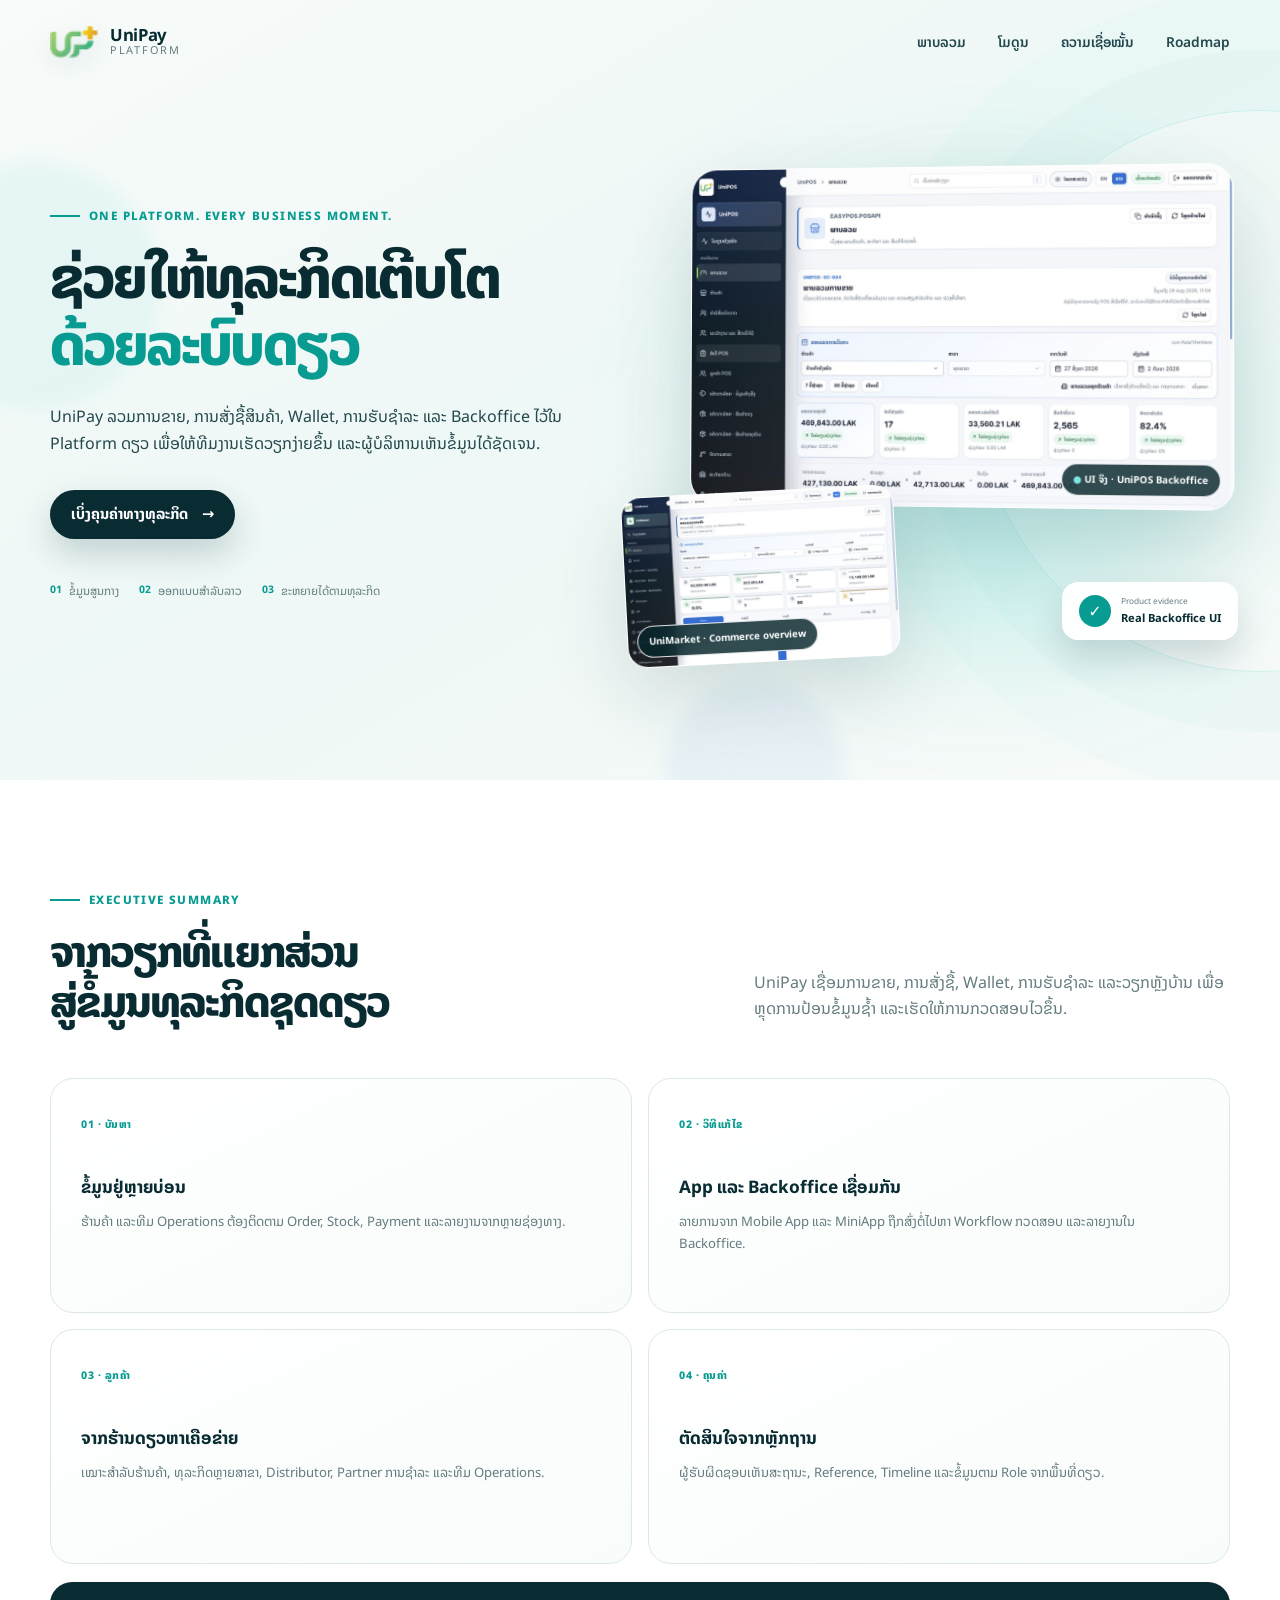
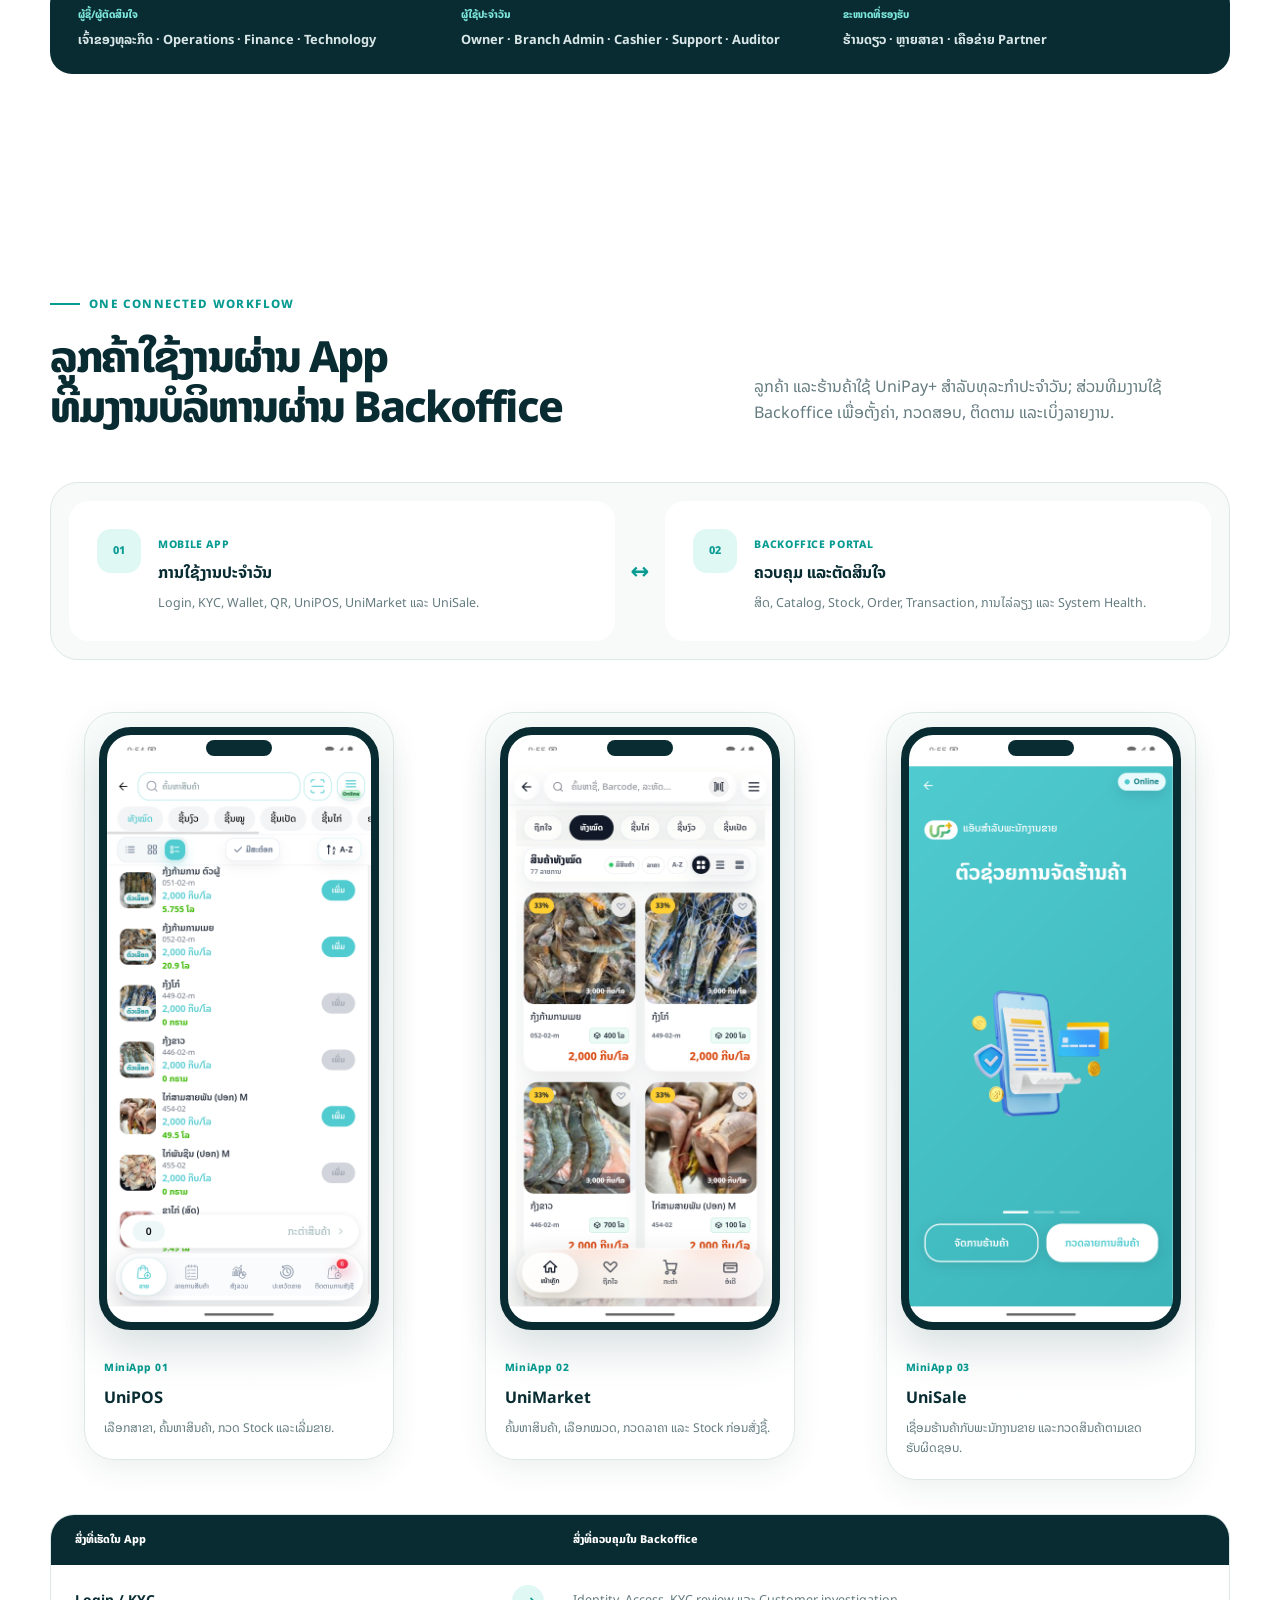
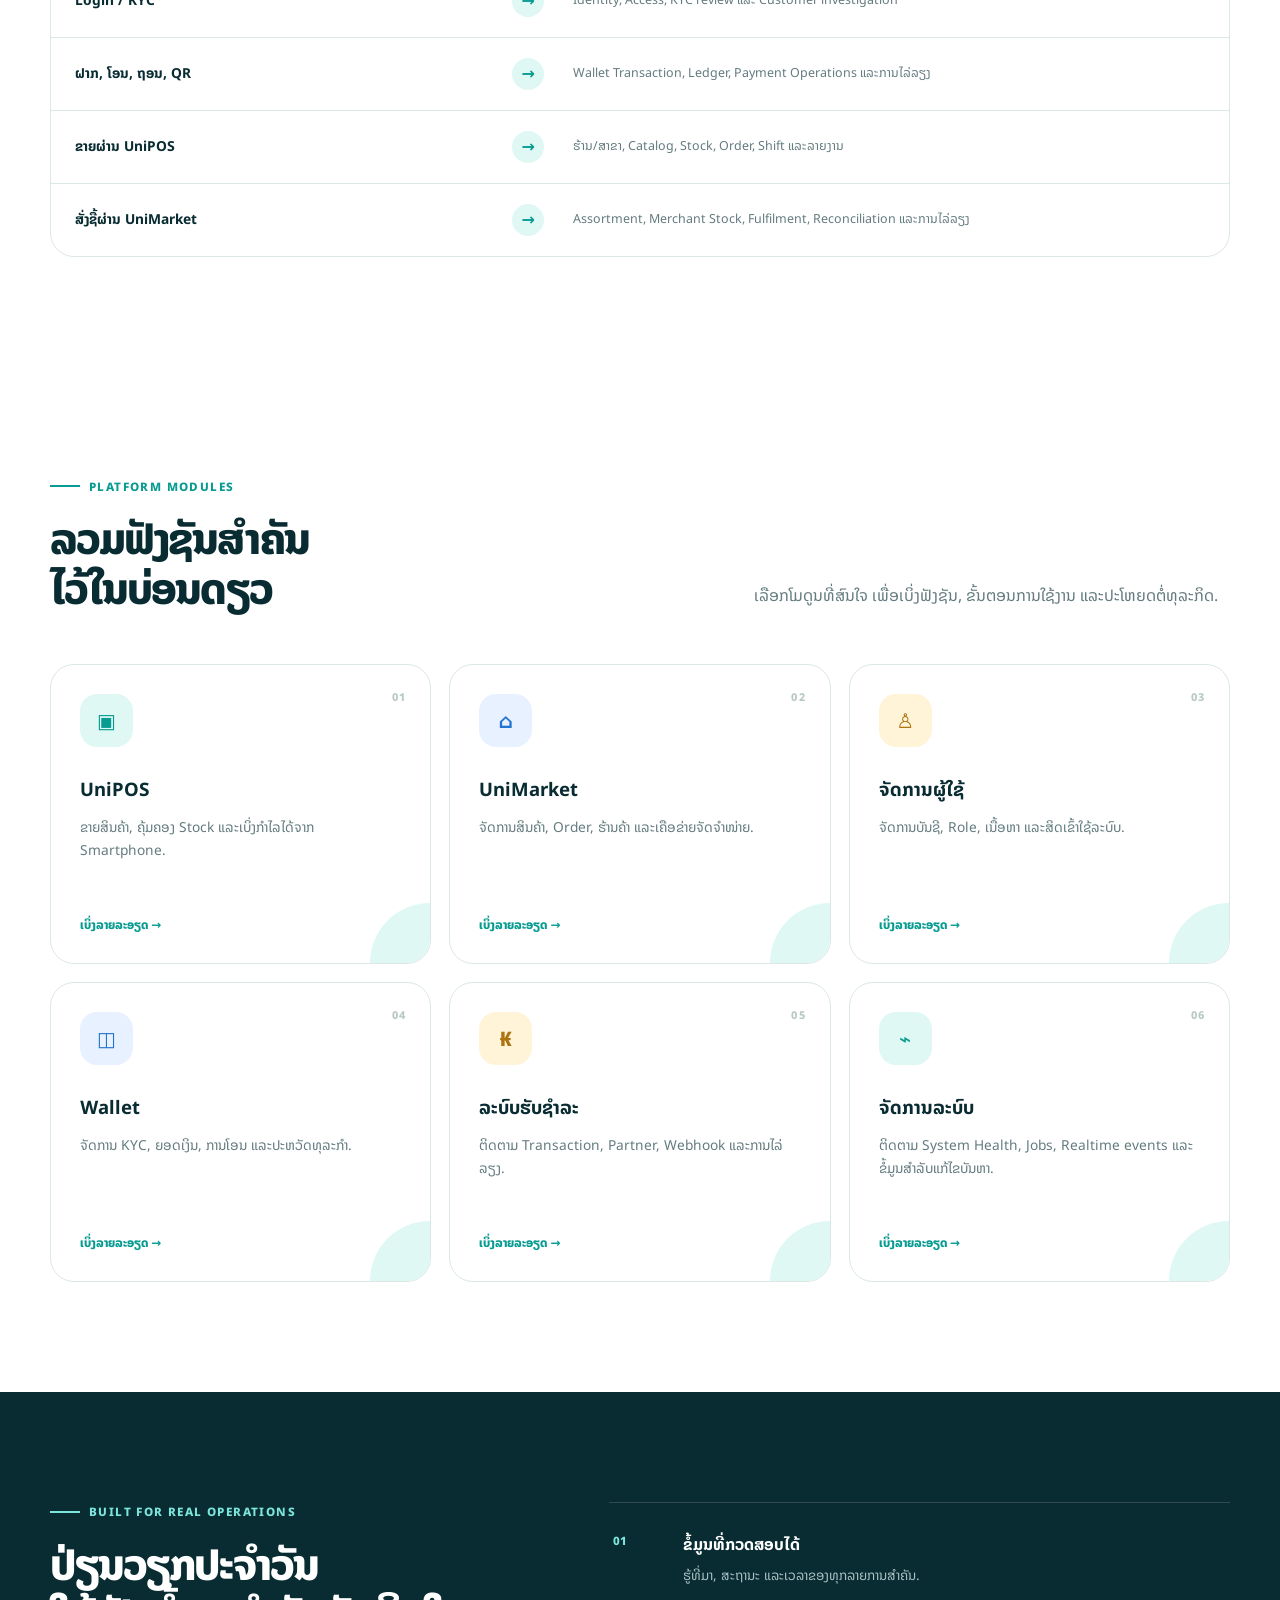
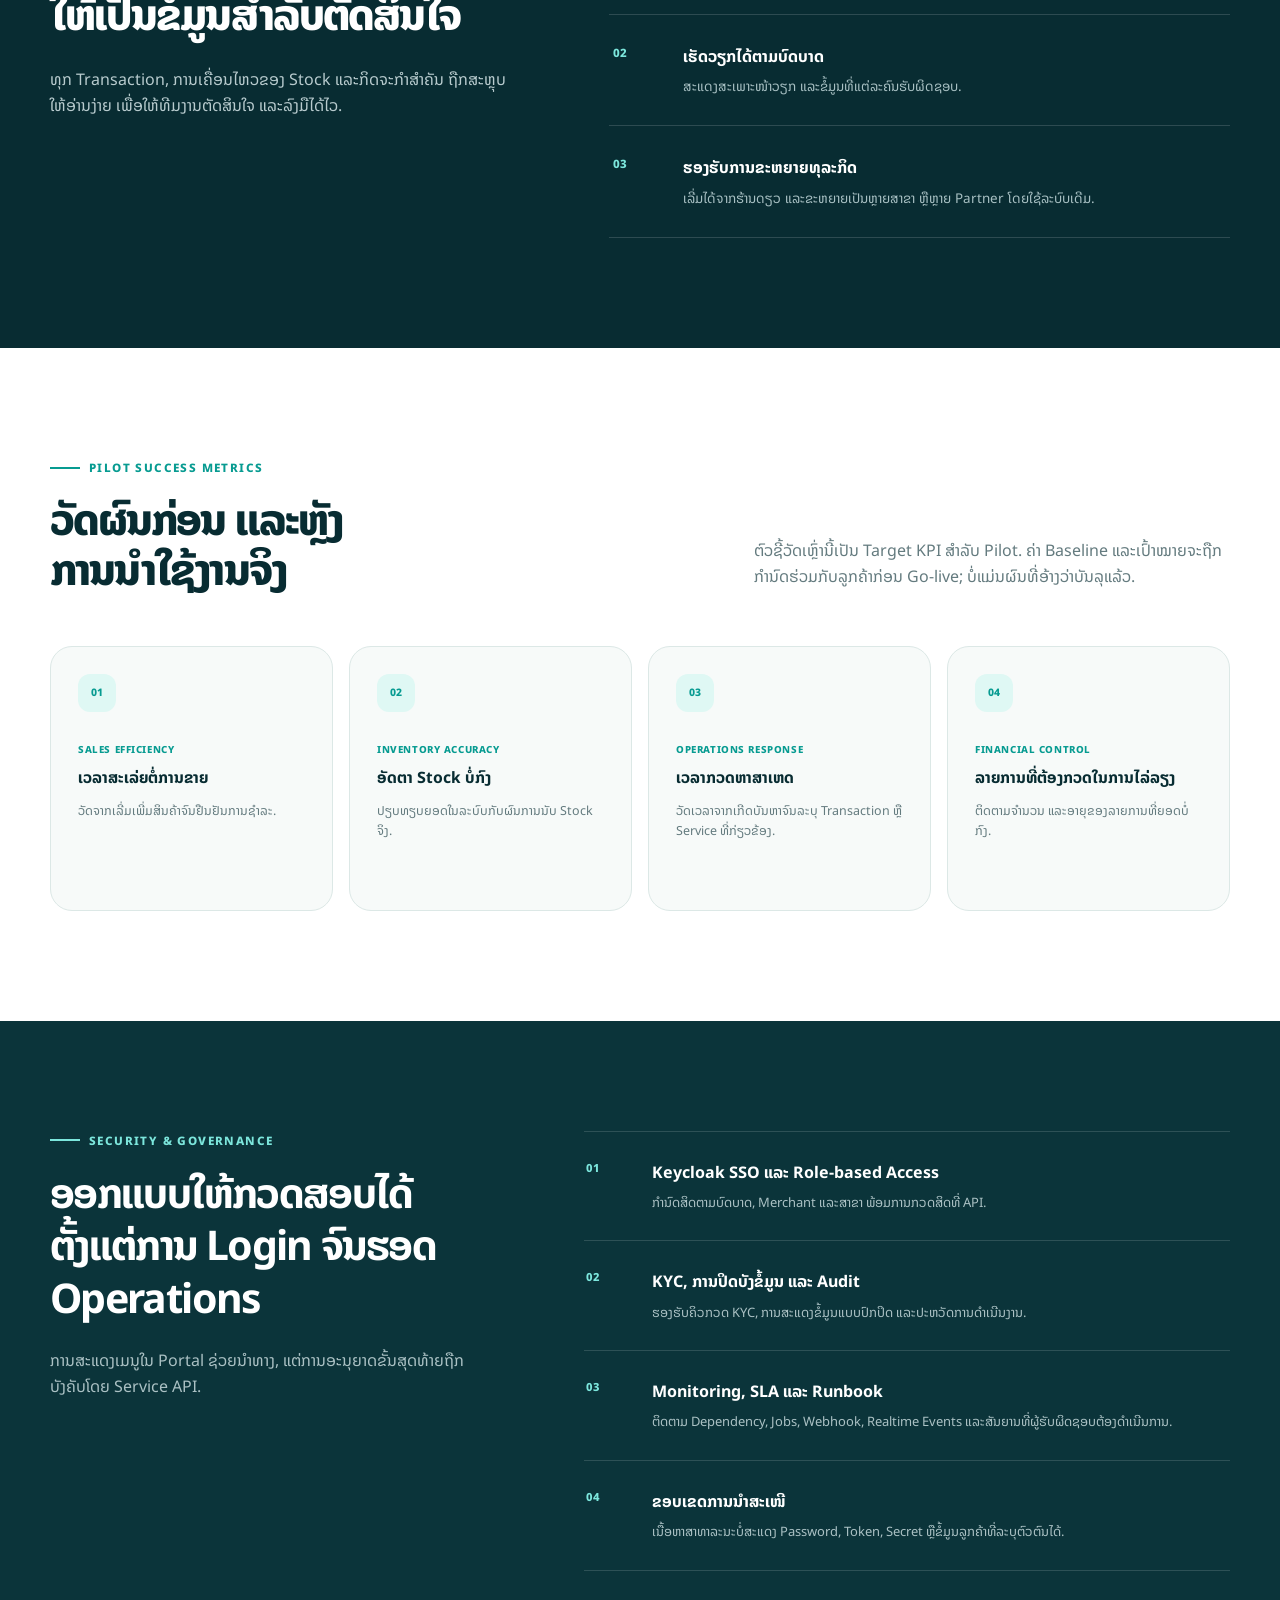
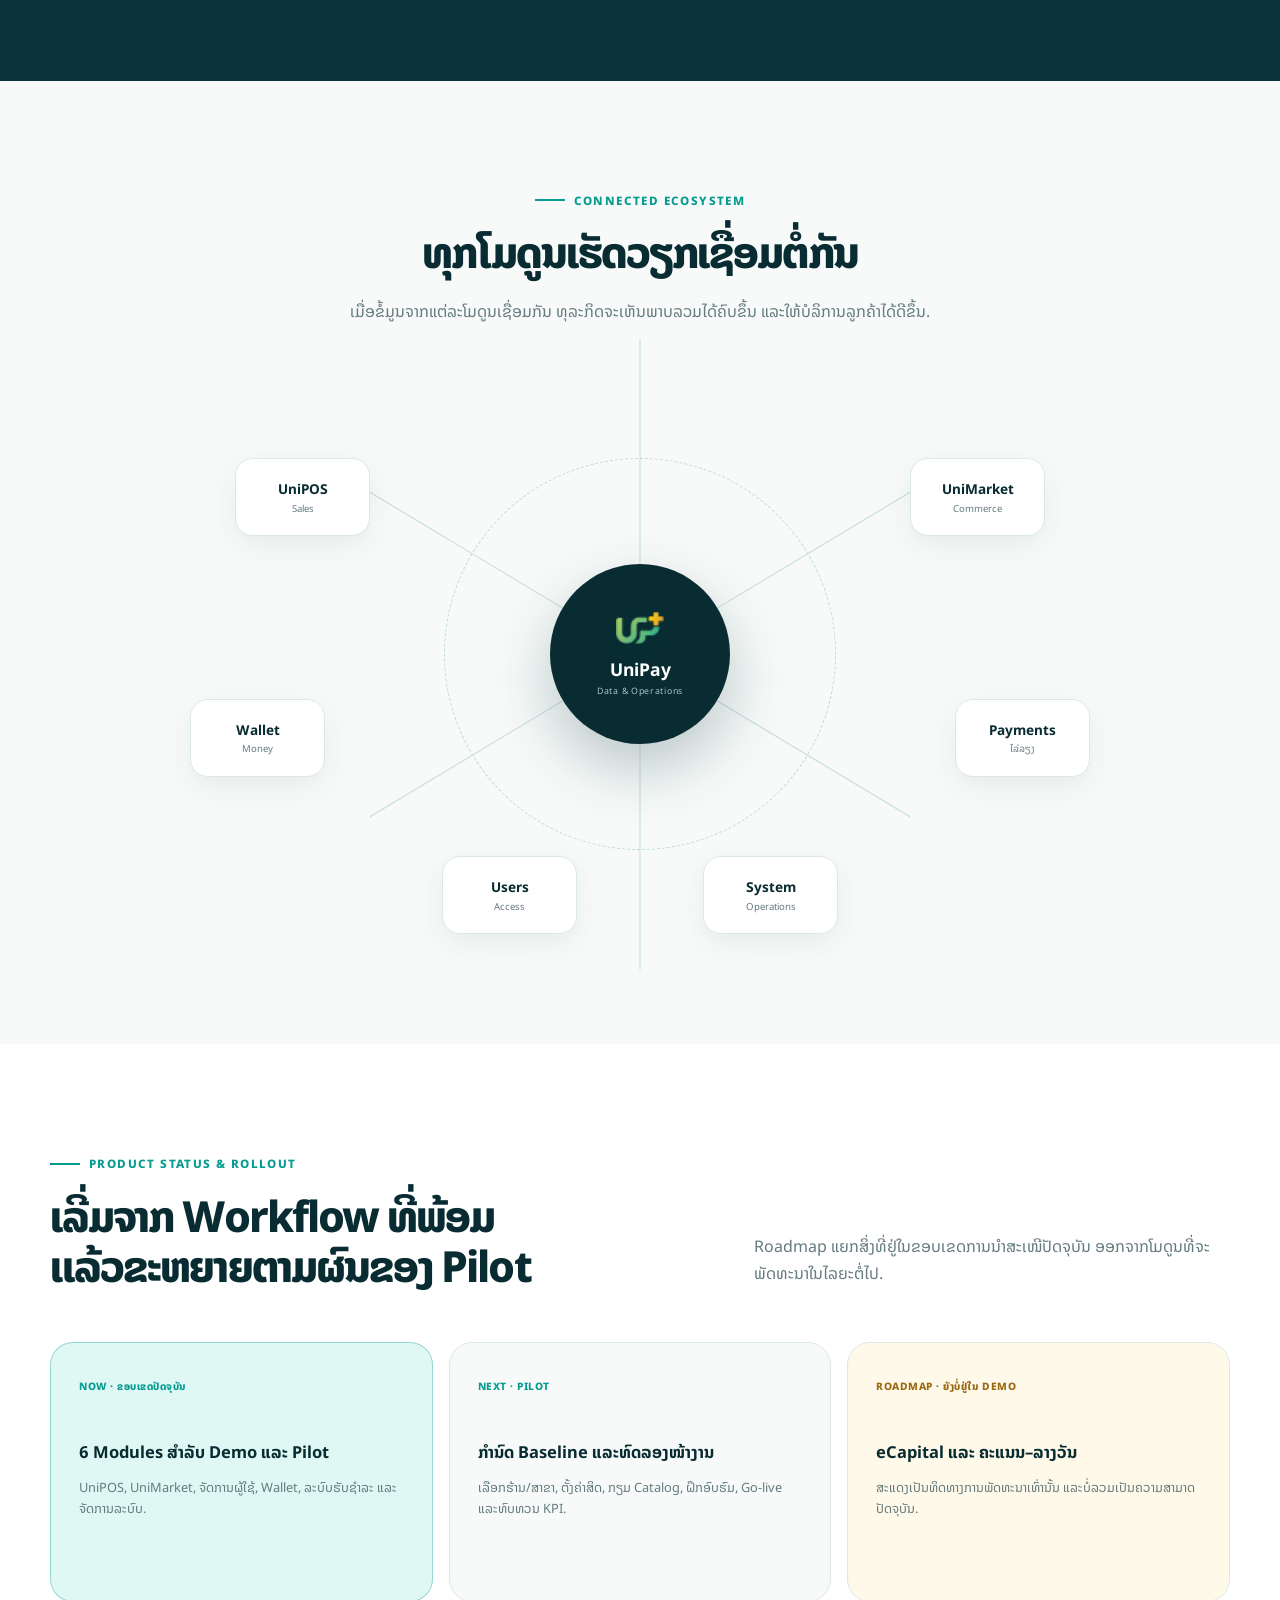
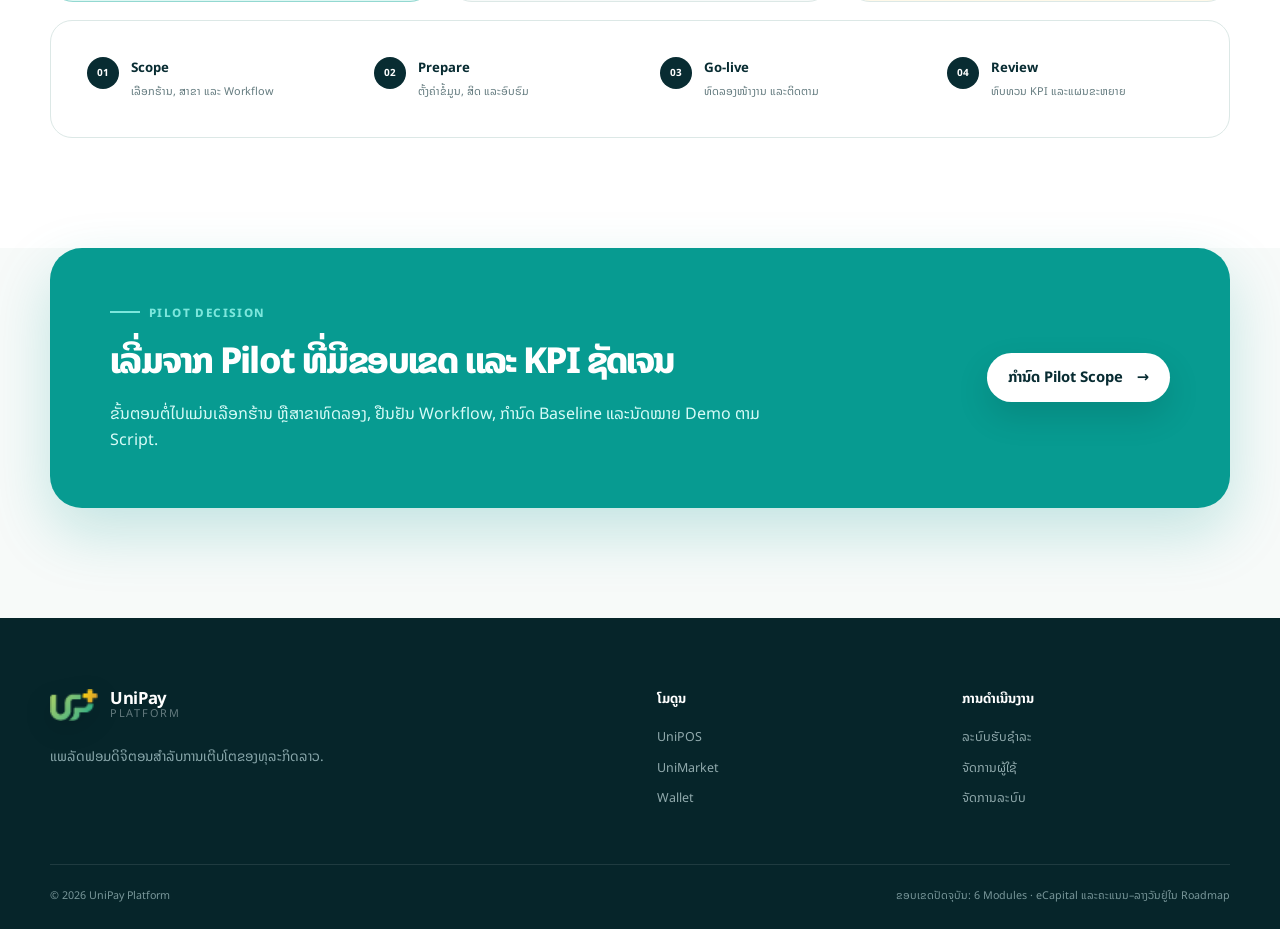
==== commit 049b3dd3: "Hide transcript download links" ====
--- a/index.html
+++ b/index.html
@@ -26,7 +26,6 @@
         <a href="#modules">ໂມດູນ</a>
         <a href="#trust">ຄວາມເຊື່ອໝັ້ນ</a>
         <a href="#roadmap">Roadmap</a>
-        <a class="nav-cta" href="./documents/UniPay_Pitch_Transcript_LO.docx">ດາວໂຫຼດ Transcript</a>
       </nav>
     </div>
   </header>
@@ -41,7 +40,6 @@
           <p class="hero-lead">UniPay ລວມການຂາຍ, ການສັ່ງຊື້ສິນຄ້າ, Wallet, ການຮັບຊຳລະ ແລະ Backoffice ໄວ້ໃນ Platform ດຽວ ເພື່ອໃຫ້ທີມງານເຮັດວຽກງ່າຍຂຶ້ນ ແລະຜູ້ບໍລິຫານເຫັນຂໍ້ມູນໄດ້ຊັດເຈນ.</p>
           <div class="hero-actions">
             <a class="button button-primary" href="#case">ເບິ່ງຄຸນຄ່າທາງທຸລະກິດ <span>→</span></a>
-            <a class="text-link" href="./documents/UniPay_Pitch_Transcript_LO.docx">ດາວໂຫຼດ Transcript</a>
           </div>
           <div class="hero-proof" aria-label="ຈຸດເດັ່ນ">
             <span><b>01</b> ຂໍ້ມູນສູນກາງ</span><span><b>02</b> ອອກແບບສຳລັບລາວ</span><span><b>03</b> ຂະຫຍາຍໄດ້ຕາມທຸລະກິດ</span>
@@ -200,10 +198,10 @@
       </div>
     </section>
 
-    <section class="cta-section"><div class="container"><div class="cta-card reveal"><div><p class="eyebrow light"><span></span> Pilot decision</p><h2>ເລີ່ມຈາກ Pilot ທີ່ມີຂອບເຂດ ແລະ KPI ຊັດເຈນ</h2><p>ຂັ້ນຕອນຕໍ່ໄປແມ່ນເລືອກຮ້ານ ຫຼືສາຂາທົດລອງ, ຢືນຢັນ Workflow, ກຳນົດ Baseline ແລະນັດໝາຍ Demo ຕາມ Script.</p></div><div class="cta-actions"><a class="button button-light" href="#roadmap">ກຳນົດ Pilot Scope <span>→</span></a><a class="button button-outline-light" href="./documents/UniPay_Pitch_Transcript_LO.docx">ດາວໂຫຼດ Transcript</a></div></div></div></section>
+    <section class="cta-section"><div class="container"><div class="cta-card reveal"><div><p class="eyebrow light"><span></span> Pilot decision</p><h2>ເລີ່ມຈາກ Pilot ທີ່ມີຂອບເຂດ ແລະ KPI ຊັດເຈນ</h2><p>ຂັ້ນຕອນຕໍ່ໄປແມ່ນເລືອກຮ້ານ ຫຼືສາຂາທົດລອງ, ຢືນຢັນ Workflow, ກຳນົດ Baseline ແລະນັດໝາຍ Demo ຕາມ Script.</p></div><div class="cta-actions"><a class="button button-light" href="#roadmap">ກຳນົດ Pilot Scope <span>→</span></a></div></div></div></section>
   </main>
 
-  <footer class="site-footer"><div class="container footer-grid"><div><a class="brand footer-brand" href="./"><span class="brand-mark"><i></i><i></i><i></i></span><span><strong>UniPay</strong><small>Platform</small></span></a><p>ແພລັດຟອມດິຈິຕອນສຳລັບການເຕີບໂຕຂອງທຸລະກິດລາວ.</p><a class="footer-document" href="./documents/UniPay_Pitch_Transcript_LO.docx">ດາວໂຫຼດ Transcript ແລະ Demo Script</a></div><div><strong>ໂມດູນ</strong><a href="./modules/unipos/">UniPOS</a><a href="./modules/unimarket/">UniMarket</a><a href="./modules/wallet/">Wallet</a></div><div><strong>ການດຳເນີນງານ</strong><a href="./modules/payments/">ລະບົບຮັບຊຳລະ</a><a href="./modules/users/">ຈັດການຜູ້ໃຊ້</a><a href="./modules/system/">ຈັດການລະບົບ</a></div></div><div class="container footer-bottom"><span>© <span data-year></span> UniPay Platform</span><span>ຂອບເຂດປັດຈຸບັນ: 6 Modules · eCapital ແລະຄະແນນ–ລາງວັນຢູ່ໃນ Roadmap</span></div></footer>
+  <footer class="site-footer"><div class="container footer-grid"><div><a class="brand footer-brand" href="./"><span class="brand-mark"><i></i><i></i><i></i></span><span><strong>UniPay</strong><small>Platform</small></span></a><p>ແພລັດຟອມດິຈິຕອນສຳລັບການເຕີບໂຕຂອງທຸລະກິດລາວ.</p></div><div><strong>ໂມດູນ</strong><a href="./modules/unipos/">UniPOS</a><a href="./modules/unimarket/">UniMarket</a><a href="./modules/wallet/">Wallet</a></div><div><strong>ການດຳເນີນງານ</strong><a href="./modules/payments/">ລະບົບຮັບຊຳລະ</a><a href="./modules/users/">ຈັດການຜູ້ໃຊ້</a><a href="./modules/system/">ຈັດການລະບົບ</a></div></div><div class="container footer-bottom"><span>© <span data-year></span> UniPay Platform</span><span>ຂອບເຂດປັດຈຸບັນ: 6 Modules · eCapital ແລະຄະແນນ–ລາງວັນຢູ່ໃນ Roadmap</span></div></footer>
   <script src="./assets/js/site.js" defer></script>
 </body>
 </html>
